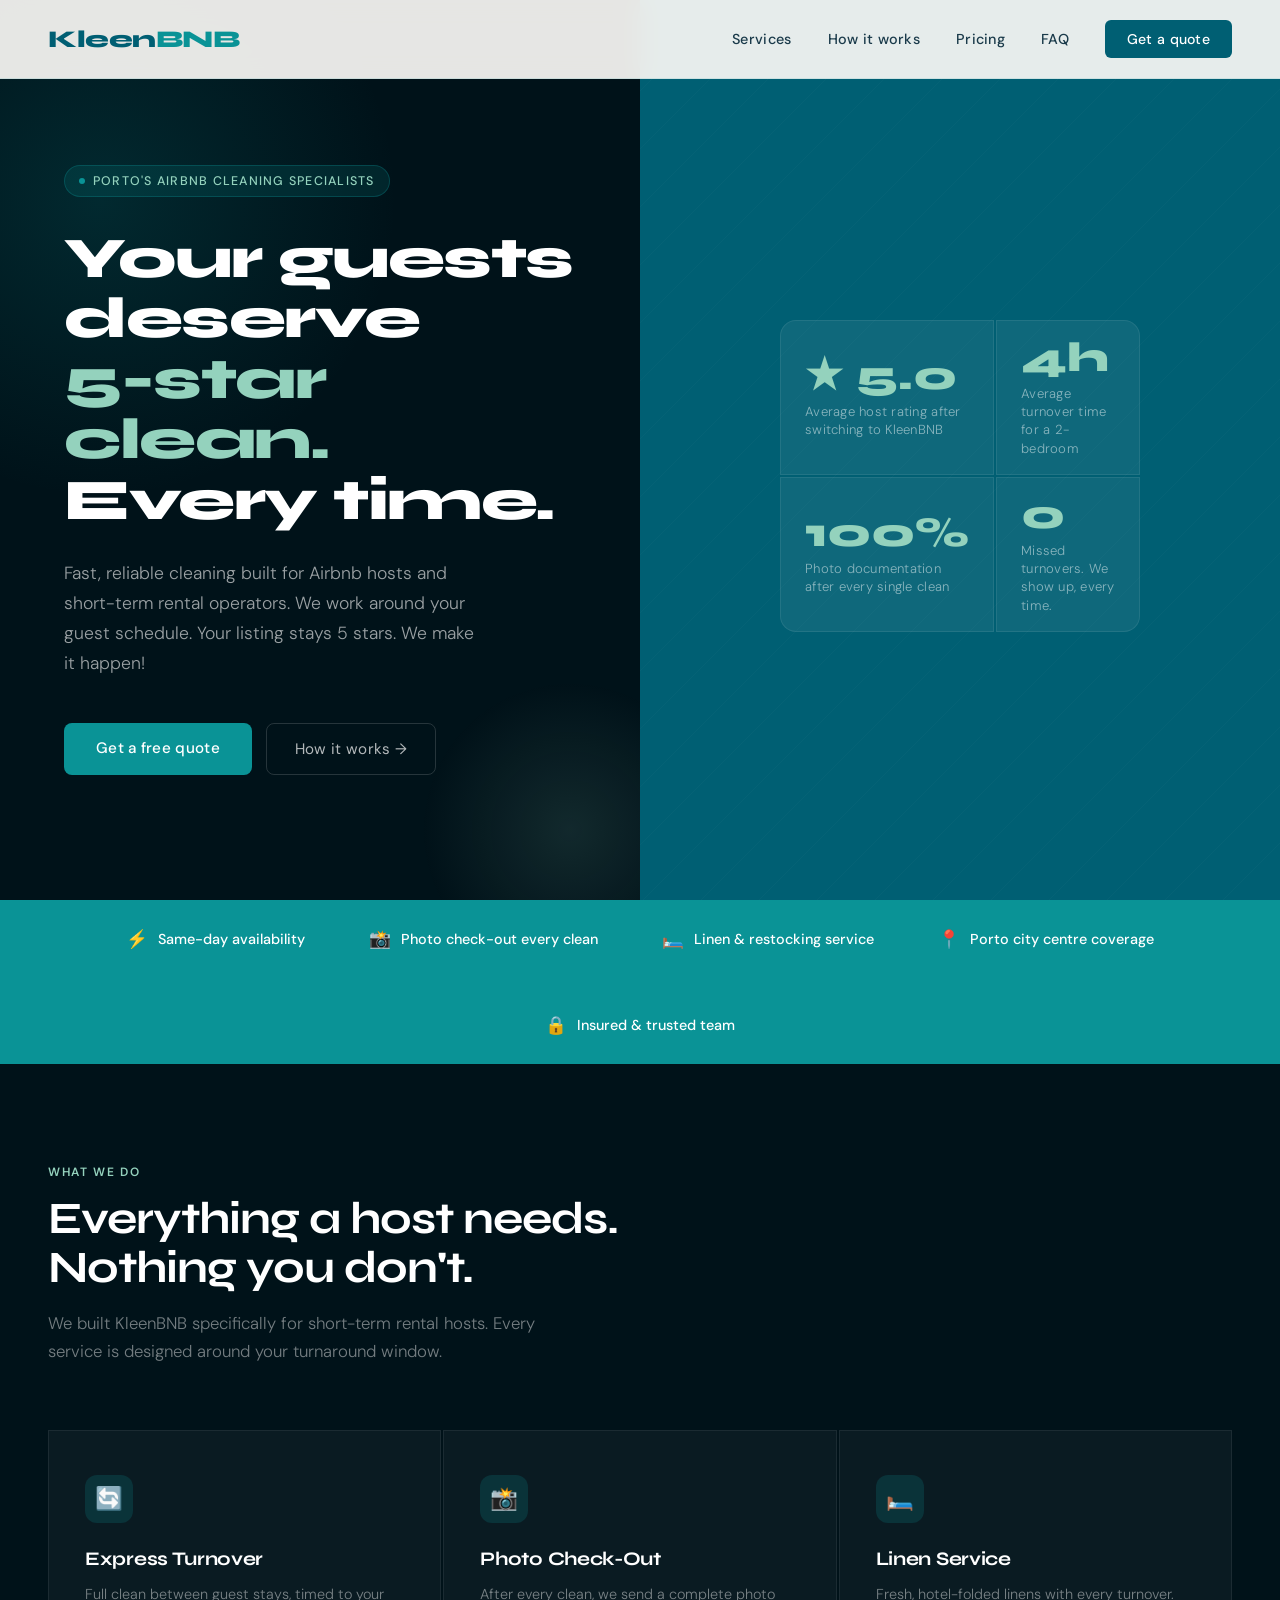
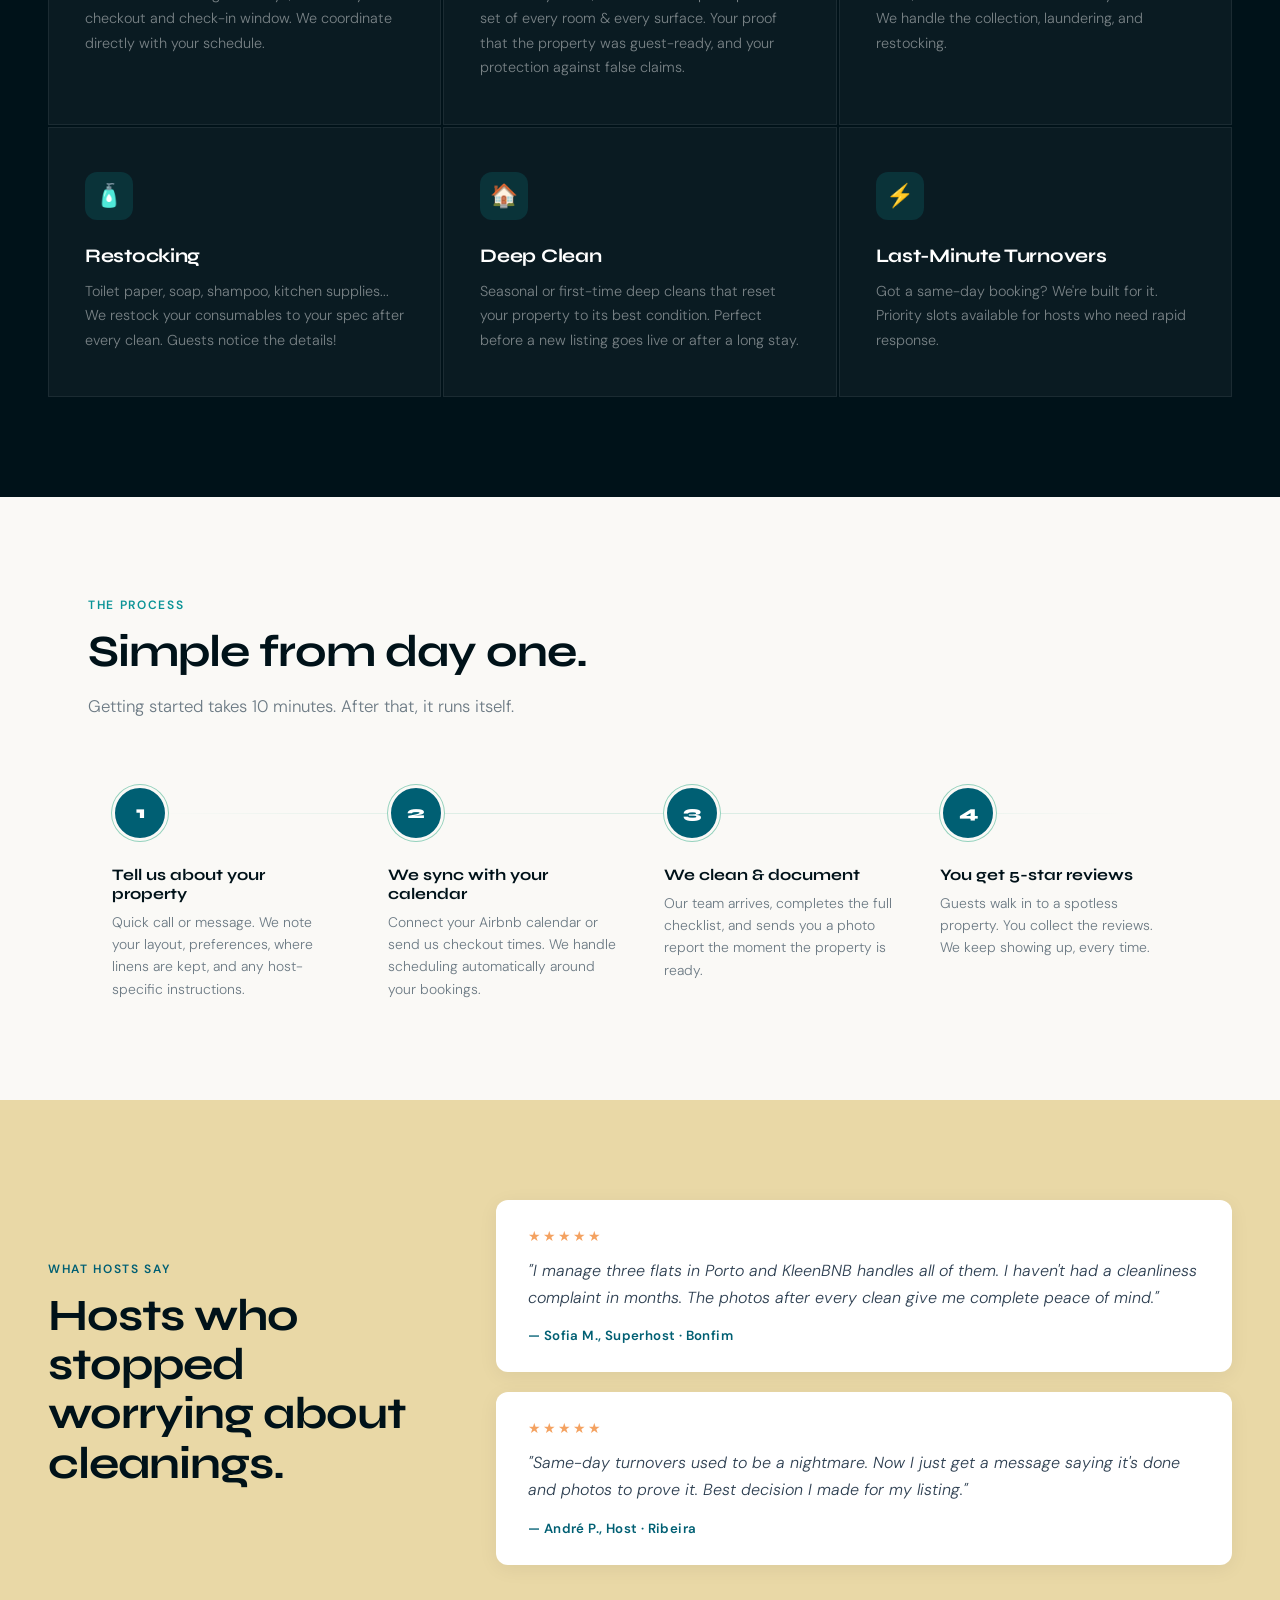
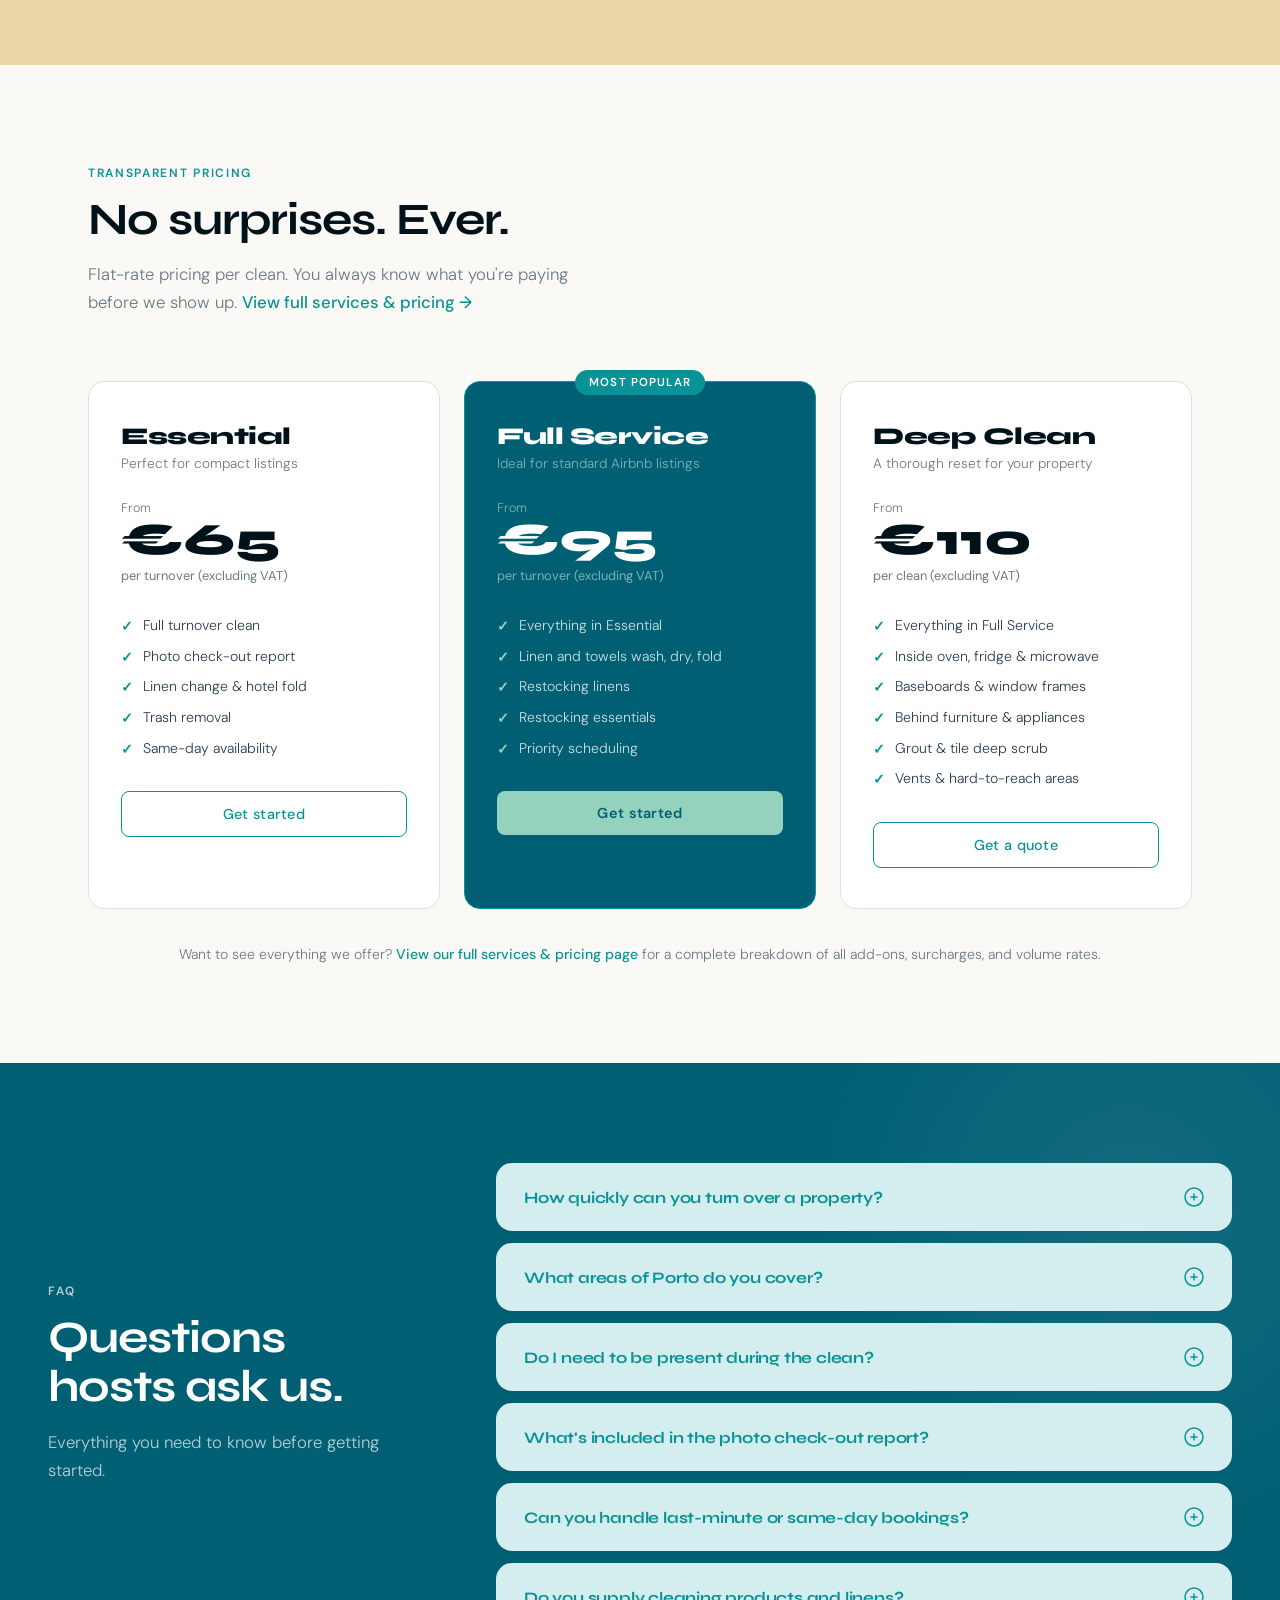
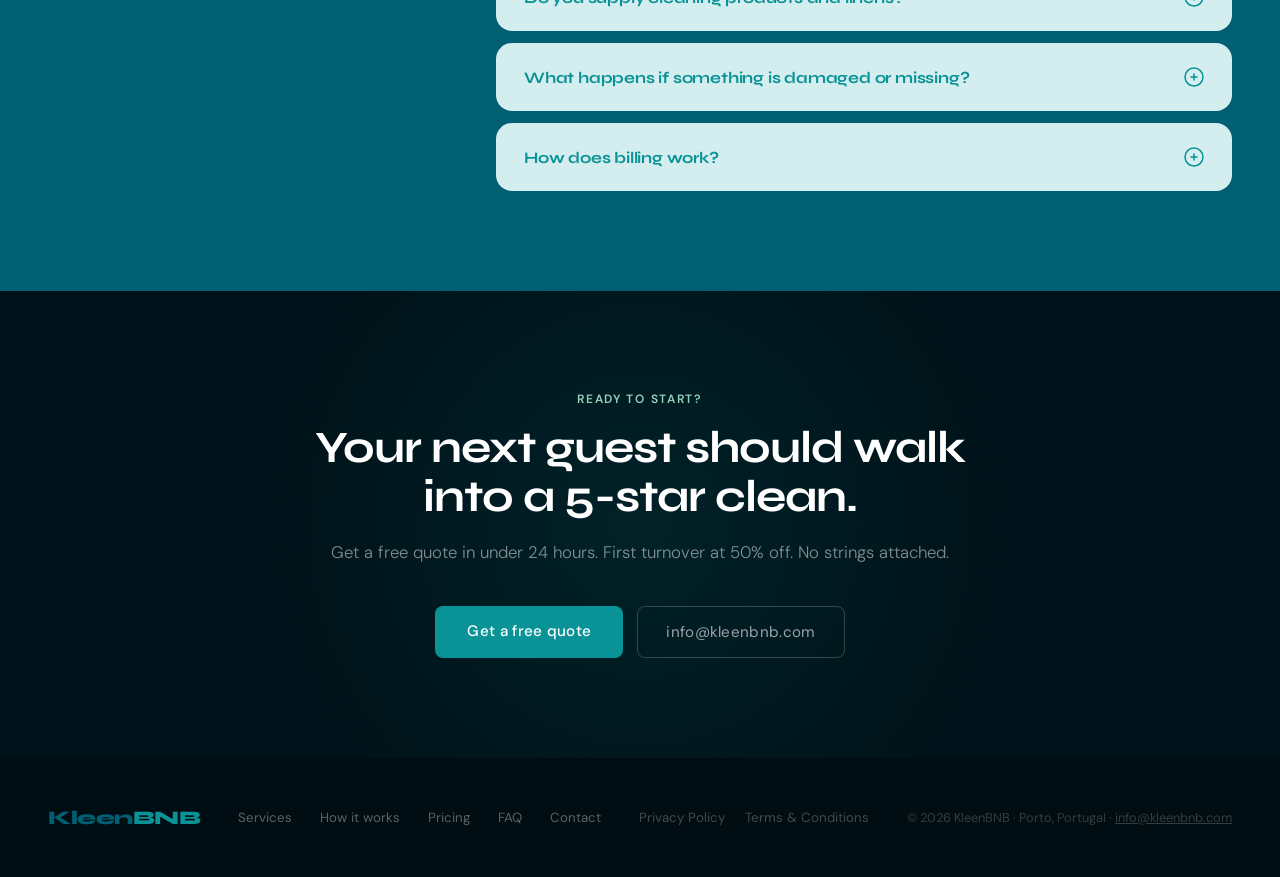
==== index.html @ 2c5804f3 "Update index.html" ====
<!DOCTYPE html>
<html lang="en">
<head>
<meta charset="UTF-8">
<meta name="viewport" content="width=device-width, initial-scale=1.0">
<title>KleenBNB — Airbnb Turnover Cleaning Porto</title>
<link href="https://fonts.googleapis.com/css2?family=Syne:wght@400;600;700;800&family=DM+Sans:ital,wght@0,300;0,400;0,500;1,300&display=swap" rel="stylesheet">
<link rel="stylesheet" href="style.css">
</head>
<body>
<!-- NAV -->
<nav>
  <div class="logo">Kleen<span>BNB</span></div>
  <button class="nav-toggle" onclick="toggleNav(this)" aria-label="Toggle menu">
    <span></span><span></span><span></span>
  </button>
  <div class="nav-links" id="navLinks">
    <a href="#services" onclick="closeNav()">Services</a>
    <a href="#how" onclick="closeNav()">How it works</a>
    <a href="#pricing" onclick="closeNav()">Pricing</a>
    <a href="#faq" onclick="closeNav()">FAQ</a>
    <a href="quote.html" class="nav-cta">Get a quote</a>
  </div>
</nav>

<!-- HERO -->
<section class="hero">
  <div class="hero-left">
    <div class="hero-tag">Porto's Airbnb Cleaning Specialists</div>
    <h1>Your guests deserve<br><em>5-star clean.</em><br>Every time.</h1>
    <p class="hero-sub">Fast, reliable cleaning built for Airbnb hosts and short-term rental operators. We work around your guest schedule. Your listing stays 5 stars. We make it happen!</p>
    <div class="hero-btns">
      <a href="quote.html" class="btn-primary">Get a free quote</a>
      <a href="#how" class="btn-ghost">How it works →</a>
    </div>
  </div>
  <div class="hero-right">
    <div class="stat-grid">
      <div class="stat-card">
        <div class="stat-number">★ 5.0</div>
        <div class="stat-label">Average host rating after switching to KleenBNB</div>
      </div>
      <div class="stat-card">
        <div class="stat-number">4h</div>
        <div class="stat-label">Average turnover time for a 2-bedroom</div>
      </div>
      <div class="stat-card">
        <div class="stat-number">100%</div>
        <div class="stat-label">Photo documentation after every single clean</div>
      </div>
      <div class="stat-card">
        <div class="stat-number">0</div>
        <div class="stat-label">Missed turnovers. We show up, every time.</div>
      </div>
    </div>
  </div>
</section>

<!-- TRUST STRIP -->
<div class="trust-strip">
  <div class="trust-inner">
    <div class="trust-item"><span>⚡</span><span>Same-day availability</span></div>
    <div class="trust-item"><span>📸</span><span>Photo check-out every clean</span></div>
    <div class="trust-item"><span>🛏️</span><span>Linen & restocking service</span></div>
    <div class="trust-item"><span>📍</span><span>Porto city centre coverage</span></div>
    <div class="trust-item"><span>🔒</span><span>Insured & trusted team</span></div>
  </div>
</div>

<!-- SERVICES -->
<div class="services-wrap" id="services">
  <div class="services-inner">
    <div class="section-label">What we do</div>
    <h2>Everything a host needs.<br>Nothing you don't.</h2>
    <p class="section-sub">We built KleenBNB specifically for short-term rental hosts. Every service is designed around your turnaround window.</p>

    <div class="services-grid">
      <div class="service-card">
        <div class="service-icon">🔄</div>
        <div class="service-title">Express Turnover</div>
        <div class="service-desc">Full clean between guest stays, timed to your checkout and check-in window. We coordinate directly with your schedule.</div>
      </div>
      <div class="service-card">
        <div class="service-icon">📸</div>
        <div class="service-title">Photo Check-Out</div>
        <div class="service-desc">After every clean, we send a complete photo set of every room & every surface. Your proof that the property was guest-ready, and your protection against false claims.</div>
      </div>
      <div class="service-card">
        <div class="service-icon">🛏️</div>
        <div class="service-title">Linen Service</div>
        <div class="service-desc">Fresh, hotel-folded linens with every turnover. We handle the collection, laundering, and restocking.</div>
      </div>
      <div class="service-card">
        <div class="service-icon">🧴</div>
        <div class="service-title">Restocking</div>
        <div class="service-desc">Toilet paper, soap, shampoo, kitchen supplies... We restock your consumables to your spec after every clean. Guests notice the details!</div>
      </div>
      <div class="service-card">
        <div class="service-icon">🏠</div>
        <div class="service-title">Deep Clean</div>
        <div class="service-desc">Seasonal or first-time deep cleans that reset your property to its best condition. Perfect before a new listing goes live or after a long stay.</div>
      </div>
      <div class="service-card">
        <div class="service-icon">⚡</div>
        <div class="service-title">Last-Minute Turnovers</div>
        <div class="service-desc">Got a same-day booking? We're built for it. Priority slots available for hosts who need rapid response.</div>
      </div>
    </div>
  </div>
</div>

<!-- HOW IT WORKS -->
<section id="how">
  <div class="section">
    <div class="section-label">The process</div>
    <h2>Simple from day one.</h2>
    <p class="section-sub">Getting started takes 10 minutes. After that, it runs itself.</p>

    <div class="process-grid">
      <div class="process-step">
        <div class="step-num">1</div>
        <div class="step-title">Tell us about your property</div>
        <div class="step-desc">Quick call or message. We note your layout, preferences, where linens are kept, and any host-specific instructions.</div>
      </div>
      <div class="process-step">
        <div class="step-num">2</div>
        <div class="step-title">We sync with your calendar</div>
        <div class="step-desc">Connect your Airbnb calendar or send us checkout times. We handle scheduling automatically around your bookings.</div>
      </div>
      <div class="process-step">
        <div class="step-num">3</div>
        <div class="step-title">We clean & document</div>
        <div class="step-desc">Our team arrives, completes the full checklist, and sends you a photo report the moment the property is ready.</div>
      </div>
      <div class="process-step">
        <div class="step-num">4</div>
        <div class="step-title">You get 5-star reviews</div>
        <div class="step-desc">Guests walk in to a spotless property. You collect the reviews. We keep showing up, every time.</div>
      </div>
    </div>
  </div>
</section>

<!-- TESTIMONIALS -->
<div class="testimonial-wrap">
  <div class="testimonial-inner">
    <div class="testimonial-left">
      <div class="section-label">What hosts say</div>
      <h2>Hosts who stopped worrying about cleanings.</h2>
    </div>
    <div class="testimonial-cards">
      <div class="t-card">
        <div class="t-stars">★★★★★</div>
        <div class="t-quote">"I manage three flats in Porto and KleenBNB handles all of them. I haven't had a cleanliness complaint in months. The photos after every clean give me complete peace of mind."</div>
        <div class="t-author">— Sofia M., Superhost · Bonfim</div>
      </div>
      <div class="t-card">
        <div class="t-stars">★★★★★</div>
        <div class="t-quote">"Same-day turnovers used to be a nightmare. Now I just get a message saying it's done and photos to prove it. Best decision I made for my listing."</div>
        <div class="t-author">— André P., Host · Ribeira</div>
      </div>
    </div>
  </div>
</div>

<!-- PRICING -->
<section id="pricing">
  <div class="section">
    <div class="section-label">Transparent pricing</div>
    <h2>No surprises. Ever.</h2>
    <p class="section-sub">Flat-rate pricing per clean. You always know what you're paying before we show up. <a href="services.html" style="color:var(--teal);font-weight:500;text-decoration:none;white-space:nowrap;">View full services & pricing →</a></p>

    <div class="pricing-grid">
      <div class="price-card">
        <div class="price-name">Essential</div>
        <div class="price-desc">Perfect for compact listings</div>
        <div class="price-from">From</div>
        <div class="price-amount">€65</div>
        <div class="price-unit">per turnover (excluding VAT)</div>
        <ul class="price-features">
          <li>Full turnover clean</li>
          <li>Photo check-out report</li>
          <li>Linen change & hotel fold</li>
          <li>Trash removal</li>
          <li>Same-day availability</li>
        </ul>
        <a href="quote.html" class="btn-price btn-price-outline">Get started</a>
      </div>

      <div class="price-card featured">
        <div class="featured-tag">Most popular</div>
        <div class="price-name">Full Service</div>
        <div class="price-desc">Ideal for standard Airbnb listings</div>
        <div class="price-from">From</div>
        <div class="price-amount">€95</div>
        <div class="price-unit">per turnover (excluding VAT)</div>
        <ul class="price-features">
          <li>Everything in Essential</li>
          <li>Linen and towels wash, dry, fold</li>
          <li>Restocking linens</li>
          <li>Restocking essentials</li>
          <li>Priority scheduling</li>
        </ul>
        <a href="quote.html" class="btn-price btn-price-solid">Get started</a>
      </div>

      <div class="price-card">
        <div class="price-name">Deep Clean</div>
        <div class="price-desc">A thorough reset for your property</div>
        <div class="price-from">From</div>
        <div class="price-amount">€110</div>
        <div class="price-unit">per clean (excluding VAT)</div>
        <ul class="price-features">
          <li>Everything in Full Service</li>
          <li>Inside oven, fridge & microwave</li>
          <li>Baseboards & window frames</li>
          <li>Behind furniture & appliances</li>
          <li>Grout & tile deep scrub</li>
          <li>Vents & hard-to-reach areas</li>
        </ul>
        <a href="quote.html" class="btn-price btn-price-outline">Get a quote</a>
      </div>
    </div>

    <div class="pricing-footnote">
      Want to see everything we offer? <a href="services.html">View our full services & pricing page</a> for a complete breakdown of all add-ons, surcharges, and volume rates.
    </div>
  </div>
</section>

<!-- FAQ -->
<div class="faq-wrap" id="faq">
  <div class="faq-inner">
    <div class="faq-header">
      <div class="section-label">FAQ</div>
      <h2>Questions hosts ask us.</h2>
      <p class="section-sub">Everything you need to know before getting started.</p>
    </div>

    <div class="faq-list">

      <div class="faq-item">
        <button class="faq-q" onclick="toggleFaq(this)">
          <span>How quickly can you turn over a property?</span>
          <span class="faq-icon"><svg width="20" height="20" viewBox="0 0 20 20" fill="none"><circle cx="10" cy="10" r="9" stroke="currentColor" stroke-width="1.5"/><path d="M7 10h6M10 7v6" stroke="currentColor" stroke-width="1.5" stroke-linecap="round"/></svg></span>
        </button>
        <div class="faq-a">
          <p>Most properties are ready within 2-4 hours of guest checkout, depending on size. Studios and 1-bedrooms are typically done in under 2 hours. We work within your checkout-to-check-in window and will always confirm timing upfront.</p>
        </div>
      </div>

      <div class="faq-item">
        <button class="faq-q" onclick="toggleFaq(this)">
          <span>What areas of Porto do you cover?</span>
          <span class="faq-icon"><svg width="20" height="20" viewBox="0 0 20 20" fill="none"><circle cx="10" cy="10" r="9" stroke="currentColor" stroke-width="1.5"/><path d="M7 10h6M10 7v6" stroke="currentColor" stroke-width="1.5" stroke-linecap="round"/></svg></span>
        </button>
        <div class="faq-a">
          <p>We cover Porto city centre and all key Airbnb neighbourhoods including Ribeira, Bonfim, Cedofeita, Miragaia, Foz, and Boavista. Not sure if we cover your area? Just ask and we'll let you know.</p>
        </div>
      </div>

      <div class="faq-item">
        <button class="faq-q" onclick="toggleFaq(this)">
          <span>Do I need to be present during the clean?</span>
          <span class="faq-icon"><svg width="20" height="20" viewBox="0 0 20 20" fill="none"><circle cx="10" cy="10" r="9" stroke="currentColor" stroke-width="1.5"/><path d="M7 10h6M10 7v6" stroke="currentColor" stroke-width="1.5" stroke-linecap="round"/></svg></span>
        </button>
        <div class="faq-a">
          <p>Not at all. Most of our hosts are hands-off entirely. We work with lockboxes, key safes, or smart locks. Just make sure we have access instructions and we handle the rest. You'll receive photos the moment we're done so you can see the property remotely.</p>
        </div>
      </div>

      <div class="faq-item">
        <button class="faq-q" onclick="toggleFaq(this)">
          <span>What's included in the photo check-out report?</span>
          <span class="faq-icon"><svg width="20" height="20" viewBox="0 0 20 20" fill="none"><circle cx="10" cy="10" r="9" stroke="currentColor" stroke-width="1.5"/><path d="M7 10h6M10 7v6" stroke="currentColor" stroke-width="1.5" stroke-linecap="round"/></svg></span>
        </button>
        <div class="faq-a">
          <p>Every room, every surface: kitchen counters, stovetop, bathrooms, made beds, living areas, and all trash cans. We also photograph any pre-existing damage we notice so you're protected from false claims. Reports are sent directly after every clean.</p>
        </div>
      </div>

      <div class="faq-item">
        <button class="faq-q" onclick="toggleFaq(this)">
          <span>Can you handle last-minute or same-day bookings?</span>
          <span class="faq-icon"><svg width="20" height="20" viewBox="0 0 20 20" fill="none"><circle cx="10" cy="10" r="9" stroke="currentColor" stroke-width="1.5"/><path d="M7 10h6M10 7v6" stroke="currentColor" stroke-width="1.5" stroke-linecap="round"/></svg></span>
        </button>
        <div class="faq-a">
          <p>Yes! It's one of the things we built KleenBNB specifically to handle. Same-day turnovers are available (subject to scheduling), with a small surcharge. Regular clients get priority slots, which means you're always first in the queue when things get tight.</p>
        </div>
      </div>

      <div class="faq-item">
        <button class="faq-q" onclick="toggleFaq(this)">
          <span>Do you supply cleaning products and linens?</span>
          <span class="faq-icon"><svg width="20" height="20" viewBox="0 0 20 20" fill="none"><circle cx="10" cy="10" r="9" stroke="currentColor" stroke-width="1.5"/><path d="M7 10h6M10 7v6" stroke="currentColor" stroke-width="1.5" stroke-linecap="round"/></svg></span>
        </button>
        <div class="faq-a">
          <p>We supply all cleaning products and equipment. Linens can go either way, we can use yours or manage the full linen service (collection, laundering, and restocking fresh sets) as an add-on. We'll set this up during onboarding based on your preference.</p>
        </div>
      </div>

      <div class="faq-item">
        <button class="faq-q" onclick="toggleFaq(this)">
          <span>What happens if something is damaged or missing?</span>
          <span class="faq-icon"><svg width="20" height="20" viewBox="0 0 20 20" fill="none"><circle cx="10" cy="10" r="9" stroke="currentColor" stroke-width="1.5"/><path d="M7 10h6M10 7v6" stroke="currentColor" stroke-width="1.5" stroke-linecap="round"/></svg></span>
        </button>
        <div class="faq-a">
          <p>We document the property's condition on arrival before touching anything, and again after cleaning. If something is damaged during our clean, we'll tell you immediately and take responsibility. Our photo record also protects you against guests claiming damage that was already there.</p>
        </div>
      </div>

      <div class="faq-item">
        <button class="faq-q" onclick="toggleFaq(this)">
          <span>How does billing work?</span>
          <span class="faq-icon"><svg width="20" height="20" viewBox="0 0 20 20" fill="none"><circle cx="10" cy="10" r="9" stroke="currentColor" stroke-width="1.5"/><path d="M7 10h6M10 7v6" stroke="currentColor" stroke-width="1.5" stroke-linecap="round"/></svg></span>
        </button>
        <div class="faq-a">
          <p>We invoice per turnover at the flat rates listed in our pricing section. For regular clients we offer weekly or monthly invoicing, whatever is easier for you. No surprise charges. If anything extra comes up (like a particularly heavy deep clean), we'll always confirm cost before proceeding.</p>
        </div>
      </div>

    </div>
  </div>
</div>

<!-- CTA -->
<section class="cta-section" id="contact">
  <div class="cta-inner">
    <div class="section-label" style="color: var(--teal-light); margin-bottom: 16px;">Ready to start?</div>
    <h2>Your next guest should walk into a 5-star clean.</h2>
    <p>Get a free quote in under 24 hours. First turnover at 50% off. No strings attached.</p>
    <div class="cta-btns">
      <a href="quote.html" class="btn-primary">Get a free quote</a>
      <a href="mailto:info@kleenbnb.com" class="btn-ghost" style="color: rgba(255,255,255,0.6); border-color: rgba(255,255,255,0.2);">info@kleenbnb.com</a>
    </div>
  </div>
</section>

<!-- FOOTER -->
<footer>
  <div class="logo">Kleen<span>BNB</span></div>
  <div class="footer-links">
    <a href="#services">Services</a>
    <a href="#how">How it works</a>
    <a href="#pricing">Pricing</a>
    <a href="#faq">FAQ</a>
    <a href="#contact">Contact</a>
  </div>
  <div class="footer-legal">
    <a href="privacy.html">Privacy Policy</a>
    <a href="terms.html">Terms & Conditions</a>
  </div>
  <div class="footer-copy">© 2026 KleenBNB · Porto, Portugal · <a href="mailto:info@kleenbnb.com" style="color:inherit;">info@kleenbnb.com</a></div>
</footer>

<script>
function toggleFaq(btn) {
  const item = btn.closest('.faq-item');
  const isOpen = item.classList.contains('open');
  document.querySelectorAll('.faq-item.open').forEach(el => el.classList.remove('open'));
  if (!isOpen) item.classList.add('open');
}

function toggleNav(btn) {
  btn.classList.toggle('open');
  document.getElementById('navLinks').classList.toggle('open');
}

function closeNav() {
  document.querySelector('.nav-toggle').classList.remove('open');
  document.getElementById('navLinks').classList.remove('open');
}
</script>
</body>
</html>
---- style.css ----
:root {
    --teal: #0a9396;
    --teal-dark: #005f73;
    --teal-light: #94d2bd;
    --cream: #faf9f6;
    --sand: #e9d8a6;
    --dark: #001219;
    --mid: #1a3a4a;
    --text: #2c3e50;
    --muted: #6c7a84;
  }

  * { margin: 0; padding: 0; box-sizing: border-box; }

  html { scroll-behavior: smooth; }

  body {
    font-family: 'DM Sans', sans-serif;
    background: var(--cream);
    color: var(--text);
    overflow-x: hidden;
  }

  /* ── NAV ── */
  nav {
    position: fixed; top: 0; left: 0; right: 0;
    z-index: 100;
    padding: 20px 48px;
    display: flex; align-items: center; justify-content: space-between;
    background: rgba(250,249,246,0.92);
    backdrop-filter: blur(12px);
    border-bottom: 1px solid rgba(10,147,150,0.12);
  }

  .logo {
    font-family: 'Syne', sans-serif;
    font-weight: 800;
    font-size: 1.5rem;
    color: var(--teal-dark);
    letter-spacing: -0.5px;
  }
  .logo span { color: var(--teal); }

  nav a {
    font-size: 0.9rem;
    font-weight: 500;
    color: var(--mid);
    text-decoration: none;
    letter-spacing: 0.02em;
    transition: color 0.2s;
  }
  nav a:hover { color: var(--teal); }

  .nav-links { display: flex; gap: 36px; align-items: center; }

  .nav-cta {
    background: var(--teal-dark) !important;
    color: white !important;
    padding: 10px 22px;
    border-radius: 6px;
    font-size: 0.88rem !important;
    transition: background 0.2s !important;
  }
  .nav-cta:hover { background: var(--teal) !important; }

  /* ── HERO ── */
  .hero {
    min-height: 100vh;
    display: grid;
    grid-template-columns: 1fr 1fr;
    position: relative;
    overflow: hidden;
  }

  .hero-left {
    background: var(--dark);
    display: flex;
    flex-direction: column;
    justify-content: center;
    padding: 120px 64px 80px 64px;
    position: relative;
    overflow: hidden;
  }

  .hero-left::before {
    content: '';
    position: absolute;
    width: 600px; height: 600px;
    border-radius: 50%;
    background: radial-gradient(circle, rgba(10,147,150,0.18) 0%, transparent 70%);
    top: -100px; left: -200px;
    pointer-events: none;
  }

  .hero-left::after {
    content: '';
    position: absolute;
    bottom: -80px; right: -80px;
    width: 300px; height: 300px;
    border-radius: 50%;
    background: radial-gradient(circle, rgba(148,210,189,0.12) 0%, transparent 70%);
    pointer-events: none;
  }

  .hero-tag {
    display: inline-flex;
    align-items: center;
    gap: 8px;
    background: rgba(10,147,150,0.15);
    border: 1px solid rgba(10,147,150,0.3);
    color: var(--teal-light);
    font-size: 0.78rem;
    font-weight: 500;
    letter-spacing: 0.1em;
    text-transform: uppercase;
    padding: 7px 14px;
    border-radius: 100px;
    margin-bottom: 32px;
    width: fit-content;
    animation: fadeUp 0.6s ease both;
  }

  .hero-tag::before {
    content: '';
    width: 6px; height: 6px;
    border-radius: 50%;
    background: var(--teal);
    animation: pulse 2s infinite;
  }

  @keyframes pulse {
    0%, 100% { opacity: 1; transform: scale(1); }
    50% { opacity: 0.5; transform: scale(0.8); }
  }

  h1 {
    font-family: 'Syne', sans-serif;
    font-size: clamp(2.8rem, 4.5vw, 4.2rem);
    font-weight: 800;
    line-height: 1.05;
    color: white;
    letter-spacing: -1.5px;
    margin-bottom: 28px;
    animation: fadeUp 0.6s 0.1s ease both;
  }

  h1 em {
    font-style: normal;
    color: var(--teal-light);
  }

  .hero-sub {
    font-size: 1.1rem;
    line-height: 1.7;
    color: rgba(255,255,255,0.6);
    max-width: 420px;
    margin-bottom: 44px;
    font-weight: 300;
    animation: fadeUp 0.6s 0.2s ease both;
  }

  .hero-btns {
    display: flex;
    gap: 14px;
    flex-wrap: wrap;
    animation: fadeUp 0.6s 0.3s ease both;
  }

  .btn-primary {
    background: var(--teal);
    color: white;
    padding: 15px 32px;
    border-radius: 8px;
    font-size: 0.95rem;
    font-weight: 500;
    text-decoration: none;
    transition: all 0.2s;
    border: none;
    cursor: pointer;
    letter-spacing: 0.02em;
  }
  .btn-primary:hover { background: var(--teal-dark); transform: translateY(-1px); box-shadow: 0 8px 24px rgba(10,147,150,0.3); }

  .btn-ghost {
    background: transparent;
    color: rgba(255,255,255,0.7);
    padding: 15px 28px;
    border-radius: 8px;
    font-size: 0.95rem;
    font-weight: 400;
    text-decoration: none;
    border: 1px solid rgba(255,255,255,0.15);
    transition: all 0.2s;
    letter-spacing: 0.02em;
  }
  .btn-ghost:hover { border-color: rgba(255,255,255,0.4); color: white; }

  .hero-right {
    background: var(--teal-dark);
    display: flex;
    align-items: center;
    justify-content: center;
    padding: 120px 48px 80px;
    position: relative;
    overflow: hidden;
  }

  .hero-right::before {
    content: '';
    position: absolute;
    inset: 0;
    background: 
      repeating-linear-gradient(
        -45deg,
        transparent,
        transparent 40px,
        rgba(255,255,255,0.02) 40px,
        rgba(255,255,255,0.02) 41px
      );
  }

  .stat-grid {
    display: grid;
    grid-template-columns: 1fr 1fr;
    grid-template-rows: 1fr 1fr;
    gap: 2px;
    width: 360px;
    height: 300px;
    position: relative;
    z-index: 1;
    animation: fadeUp 0.8s 0.4s ease both;
  }

  .stat-card {
    background: rgba(255,255,255,0.06);
    padding: 16px 24px;
    backdrop-filter: blur(8px);
    border: 1px solid rgba(255,255,255,0.08);
    transition: background 0.2s;
    display: flex;
    flex-direction: column;
    justify-content: center;
  }
  .stat-card:first-child { border-radius: 16px 0 0 0; }
  .stat-card:nth-child(2) { border-radius: 0 16px 0 0; }
  .stat-card:nth-child(3) { border-radius: 0 0 0 16px; }
  .stat-card:last-child { border-radius: 0 0 16px 0; }
  .stat-card:hover { background: rgba(255,255,255,0.1); }

  .stat-number {
    font-family: 'Syne', sans-serif;
    font-size: 2.6rem;
    font-weight: 800;
    color: var(--teal-light);
    line-height: 1;
    margin-bottom: 6px;
  }

  .stat-label {
    font-size: 0.82rem;
    color: rgba(255,255,255,0.5);
    font-weight: 300;
    line-height: 1.4;
    letter-spacing: 0.02em;
  }

  @keyframes fadeUp {
    from { opacity: 0; transform: translateY(24px); }
    to { opacity: 1; transform: translateY(0); }
  }

  /* ── HOW IT WORKS ── */
  .section {
    padding: 100px 48px;
    max-width: 1200px;
    margin: 0 auto;
  }

  .section-label {
    font-size: 0.75rem;
    font-weight: 600;
    letter-spacing: 0.14em;
    text-transform: uppercase;
    color: var(--teal);
    margin-bottom: 14px;
  }

  h2 {
    font-family: 'Syne', sans-serif;
    font-size: clamp(2rem, 3.5vw, 3rem);
    font-weight: 700;
    line-height: 1.1;
    color: var(--dark);
    letter-spacing: -1px;
    margin-bottom: 16px;
  }

  .section-sub {
    font-size: 1.05rem;
    color: var(--muted);
    line-height: 1.7;
    max-width: 520px;
    font-weight: 300;
    margin-bottom: 64px;
  }

  /* ── SERVICES ── */
  .services-wrap {
    background: var(--dark);
    padding: 100px 48px;
  }

  .services-inner {
    max-width: 1200px;
    margin: 0 auto;
  }

  .services-inner .section-label { color: var(--teal-light); }
  .services-inner h2 { color: white; }
  .services-inner .section-sub { color: rgba(255,255,255,0.45); }

  .services-grid {
    display: grid;
    grid-template-columns: repeat(3, 1fr);
    gap: 2px;
  }

  .service-card {
    background: rgba(255,255,255,0.04);
    border: 1px solid rgba(255,255,255,0.07);
    padding: 44px 36px;
    transition: all 0.25s;
    position: relative;
    overflow: hidden;
  }

  .service-card::before {
    content: '';
    position: absolute;
    top: 0; left: 0; right: 0;
    height: 2px;
    background: var(--teal);
    transform: scaleX(0);
    transform-origin: left;
    transition: transform 0.3s ease;
  }

  .service-card:hover { background: rgba(255,255,255,0.07); transform: translateY(-3px); }
  .service-card:hover::before { transform: scaleX(1); }

  .service-icon {
    width: 48px; height: 48px;
    border-radius: 12px;
    background: rgba(10,147,150,0.2);
    display: flex; align-items: center; justify-content: center;
    margin-bottom: 24px;
    font-size: 1.4rem;
  }

  .service-title {
    font-family: 'Syne', sans-serif;
    font-size: 1.2rem;
    font-weight: 700;
    color: white;
    margin-bottom: 12px;
    letter-spacing: -0.3px;
  }

  .service-desc {
    font-size: 0.9rem;
    color: rgba(255,255,255,0.45);
    line-height: 1.7;
    font-weight: 300;
  }

  /* ── PROCESS ── */
  .process-grid {
    display: grid;
    grid-template-columns: repeat(4, 1fr);
    gap: 0;
    position: relative;
  }

  .process-grid::before {
    content: '';
    position: absolute;
    top: 28px; left: 6%; right: 6%;
    height: 1px;
    background: linear-gradient(to right, transparent, var(--teal-light), var(--teal-light), transparent);
    opacity: 0.3;
    z-index: 0;
  }

  .process-step {
    padding: 0 24px;
    position: relative;
    z-index: 1;
  }

  .step-num {
    width: 56px; height: 56px;
    border-radius: 50%;
    background: var(--teal-dark);
    color: white;
    font-family: 'Syne', sans-serif;
    font-size: 1.1rem;
    font-weight: 800;
    display: flex; align-items: center; justify-content: center;
    margin-bottom: 24px;
    border: 3px solid var(--cream);
    box-shadow: 0 0 0 1px var(--teal-light);
  }

  .step-title {
    font-family: 'Syne', sans-serif;
    font-size: 1rem;
    font-weight: 700;
    color: var(--dark);
    margin-bottom: 8px;
  }

  .step-desc {
    font-size: 0.87rem;
    color: var(--muted);
    line-height: 1.6;
    font-weight: 300;
  }

  /* ── TRUST STRIP ── */
  .trust-strip {
    background: var(--teal);
    padding: 28px 48px;
    overflow: hidden;
  }

  .trust-inner {
    display: flex;
    gap: 64px;
    align-items: center;
    justify-content: center;
    flex-wrap: wrap;
  }

  .trust-item {
    display: flex;
    align-items: center;
    gap: 10px;
    color: white;
    font-size: 0.9rem;
    font-weight: 500;
    white-space: nowrap;
  }

  .trust-item span:first-child { font-size: 1.1rem; }

  /* ── TESTIMONIAL ── */
  .testimonial-wrap {
    background: var(--sand);
    padding: 100px 48px;
  }

  .testimonial-inner {
    max-width: 1200px;
    margin: 0 auto;
    display: grid;
    grid-template-columns: 1fr 2fr;
    gap: 80px;
    align-items: center;
  }

  .testimonial-left h2 { color: var(--dark); }
  .testimonial-left .section-label { color: var(--teal-dark); }

  .testimonial-cards {
    display: flex;
    flex-direction: column;
    gap: 20px;
  }

  .t-card {
    background: white;
    border-radius: 12px;
    padding: 28px 32px;
    box-shadow: 0 4px 20px rgba(0,0,0,0.06);
    position: relative;
  }

  .t-quote {
    font-size: 1rem;
    line-height: 1.7;
    color: var(--text);
    font-style: italic;
    font-weight: 300;
    margin-bottom: 16px;
  }

  .t-author {
    font-size: 0.83rem;
    font-weight: 600;
    color: var(--teal-dark);
    letter-spacing: 0.03em;
  }

  .t-stars {
    color: #f4a261;
    font-size: 0.85rem;
    margin-bottom: 12px;
    letter-spacing: 2px;
  }

  /* ── PRICING ── */
  .pricing-grid {
    display: grid;
    grid-template-columns: repeat(3, 1fr);
    gap: 24px;
    margin-top: 64px;
  }

  .price-card {
    border: 1px solid #e0e0e0;
    border-radius: 16px;
    padding: 40px 32px;
    position: relative;
    background: white;
    transition: all 0.25s;
  }

  .price-card:hover { transform: translateY(-4px); box-shadow: 0 16px 48px rgba(0,0,0,0.08); }

  .price-card.featured {
    border-color: var(--teal);
    background: var(--teal-dark);
    color: white;
  }

  .featured-tag {
    position: absolute;
    top: -12px; left: 50%; transform: translateX(-50%);
    background: var(--teal);
    color: white;
    font-size: 0.72rem;
    font-weight: 600;
    letter-spacing: 0.1em;
    text-transform: uppercase;
    padding: 5px 14px;
    border-radius: 100px;
    white-space: nowrap;
  }

  .price-tier {
    font-family: 'Syne', sans-serif;
    font-size: 0.85rem;
    font-weight: 600;
    letter-spacing: 0.1em;
    text-transform: uppercase;
    color: var(--teal);
    margin-bottom: 8px;
  }

  .price-card.featured .price-tier { color: var(--teal-light); }

  .price-name {
    font-family: 'Syne', sans-serif;
    font-size: 1.5rem;
    font-weight: 800;
    color: var(--dark);
    margin-bottom: 4px;
    letter-spacing: -0.5px;
  }
  .price-card.featured .price-name { color: white; }

  .price-desc {
    font-size: 0.85rem;
    color: var(--muted);
    margin-bottom: 28px;
    font-weight: 300;
  }
  .price-card.featured .price-desc { color: rgba(255,255,255,0.5); }

  .price-from {
    font-size: 0.78rem;
    color: var(--muted);
    font-weight: 300;
    margin-bottom: 2px;
  }
  .price-card.featured .price-from { color: rgba(255,255,255,0.5); }

  .price-amount {
    font-family: 'Syne', sans-serif;
    font-size: 2.8rem;
    font-weight: 800;
    color: var(--dark);
    line-height: 1;
    margin-bottom: 4px;
  }
  .price-card.featured .price-amount { color: white; }

  .price-unit {
    font-size: 0.8rem;
    color: var(--muted);
    margin-bottom: 32px;
  }
  .price-card.featured .price-unit { color: rgba(255,255,255,0.5); }

  .price-features {
    list-style: none;
    display: flex;
    flex-direction: column;
    gap: 10px;
    margin-bottom: 32px;
  }

  .price-features li {
    font-size: 0.88rem;
    color: var(--text);
    display: flex;
    gap: 10px;
    align-items: flex-start;
    font-weight: 300;
    line-height: 1.4;
  }
  .price-card.featured .price-features li { color: rgba(255,255,255,0.8); }

  .price-features li::before {
    content: '✓';
    color: var(--teal);
    font-weight: 700;
    flex-shrink: 0;
    margin-top: 1px;
  }
  .price-card.featured .price-features li::before { color: var(--teal-light); }

  .btn-price {
    display: block;
    text-align: center;
    padding: 13px 24px;
    border-radius: 8px;
    font-size: 0.9rem;
    font-weight: 500;
    text-decoration: none;
    transition: all 0.2s;
    letter-spacing: 0.02em;
  }

  .btn-price-outline {
    border: 1px solid var(--teal);
    color: var(--teal);
    background: transparent;
  }
  .btn-price-outline:hover { background: var(--teal); color: white; }

  .btn-price-solid {
    background: var(--teal-light);
    color: var(--teal-dark);
    border: none;
    font-weight: 600;
  }
  .btn-price-solid:hover { background: white; }

  .pricing-footnote {
    margin-top: 36px;
    text-align: center;
    font-size: 0.88rem;
    color: var(--muted);
    font-weight: 300;
  }

  .pricing-footnote a {
    color: var(--teal);
    font-weight: 500;
    text-decoration: none;
  }
  .pricing-footnote a:hover { text-decoration: underline; }

  /* ── FAQ ── */
  .faq-wrap {
    background: #005f73;
    padding: 100px 48px;
    position: relative;
    overflow: hidden;
  }

  .faq-wrap::before {
    content: '';
    position: absolute;
    width: 700px; height: 700px;
    border-radius: 50%;
    background: radial-gradient(circle, rgba(255,255,255,0.08) 0%, transparent 65%);
    top: -200px; right: -200px;
    pointer-events: none;
  }

  .faq-inner {
    max-width: 1200px;
    margin: 0 auto;
    display: grid;
    grid-template-columns: 1fr 2fr;
    gap: 80px;
    align-items: start;
    position: relative;
    z-index: 1;
  }

  .faq-header { position: sticky; top: 120px; }
  .faq-header .section-label { color: rgba(255,255,255,0.7); }
  .faq-header h2 { color: white; margin-bottom: 16px; }
  .faq-header .section-sub { color: rgba(255,255,255,0.7); margin-bottom: 0; }

  .faq-list {
    display: flex;
    flex-direction: column;
    gap: 12px;
  }

  .faq-item {
    background: #d4eef0;
    border-radius: 16px;
    overflow: hidden;
    transition: box-shadow 0.2s;
  }

  .faq-item:hover {
    box-shadow: 0 6px 24px rgba(0,0,0,0.1);
  }

  .faq-item.open {
    box-shadow: 0 8px 32px rgba(0,0,0,0.12);
  }

  .faq-q {
    width: 100%;
    background: none;
    border: none;
    cursor: pointer;
    display: flex;
    align-items: center;
    justify-content: space-between;
    gap: 24px;
    padding: 24px 28px;
    text-align: left;
    font-family: 'Syne', sans-serif;
    font-size: 1rem;
    font-weight: 700;
    color: var(--teal);
    letter-spacing: -0.2px;
    transition: color 0.2s;
  }

  .faq-q:hover { color: var(--teal-dark); }
  .faq-item.open .faq-q { color: var(--teal-dark); }

  .faq-icon {
    color: var(--teal);
    flex-shrink: 0;
    transition: color 0.2s, transform 0.35s ease;
    display: flex;
    align-items: center;
  }

  .faq-q:hover .faq-icon { color: var(--teal-dark); }
  .faq-item.open .faq-icon {
    color: var(--teal-dark);
    transform: rotate(45deg);
  }

  .faq-a {
    max-height: 0;
    overflow: hidden;
    transition: max-height 0.4s ease, opacity 0.3s ease;
    opacity: 0;
    pointer-events: none;
  }

  .faq-item.open .faq-a {
    max-height: 400px;
    opacity: 1;
    pointer-events: auto;
  }

  .faq-a p {
    font-size: 0.93rem;
    color: #1a1a1a;
    line-height: 1.8;
    font-weight: 400;
    padding: 0 28px 24px 28px;
  }

  /* ── CTA ── */
  .cta-section {
    background: var(--dark);
    padding: 100px 48px;
    text-align: center;
    position: relative;
    overflow: hidden;
  }

  .cta-section::before {
    content: '';
    position: absolute;
    width: 800px; height: 800px;
    border-radius: 50%;
    background: radial-gradient(circle, rgba(10,147,150,0.12) 0%, transparent 65%);
    top: 50%; left: 50%;
    transform: translate(-50%, -50%);
    pointer-events: none;
  }

  .cta-inner {
    position: relative;
    z-index: 1;
    max-width: 700px;
    margin: 0 auto;
  }

  .cta-inner h2 { color: white; margin-bottom: 16px; }
  .cta-inner p { color: rgba(255,255,255,0.5); margin-bottom: 40px; font-size: 1.05rem; line-height: 1.7; font-weight: 300; }

  .cta-btns {
    display: flex;
    gap: 14px;
    justify-content: center;
    flex-wrap: wrap;
  }

  /* ── FOOTER ── */
  footer {
    background: #000d12;
    padding: 48px;
    display: flex;
    align-items: center;
    justify-content: space-between;
    flex-wrap: wrap;
    gap: 20px;
  }

  footer .logo { font-size: 1.2rem; }

  .footer-links {
    display: flex;
    gap: 28px;
  }

  .footer-links a {
    font-size: 0.83rem;
    color: rgba(255,255,255,0.35);
    text-decoration: none;
    transition: color 0.2s;
  }
  .footer-links a:hover { color: var(--teal-light); }

  .footer-legal {
    display: flex;
    gap: 20px;
  }

  .footer-legal a {
    font-size: 0.83rem;
    color: rgba(255,255,255,0.25);
    text-decoration: none;
    transition: color 0.2s;
  }
  .footer-legal a:hover { color: var(--teal-light); }

  .footer-copy {
    font-size: 0.8rem;
    color: rgba(255,255,255,0.2);
  }

  /* ── HAMBURGER ── */
  .nav-toggle {
    display: none;
    flex-direction: column;
    gap: 5px;
    cursor: pointer;
    padding: 4px;
    background: none;
    border: none;
  }
  .nav-toggle span {
    display: block;
    width: 24px;
    height: 2px;
    background: var(--mid);
    border-radius: 2px;
    transition: all 0.3s ease;
  }
  .nav-toggle.open span:nth-child(1) { transform: translateY(7px) rotate(45deg); }
  .nav-toggle.open span:nth-child(2) { opacity: 0; }
  .nav-toggle.open span:nth-child(3) { transform: translateY(-7px) rotate(-45deg); }

  /* ── TABLET (max 1024px) ── */
  @media (max-width: 1024px) {
    .hero { grid-template-columns: 1fr; }
    .hero-left { padding: 110px 48px 60px; min-height: auto; }
    .hero-right { padding: 60px 48px 80px; min-height: auto; justify-content: center; }
    .stat-grid { width: 100%; max-width: 480px; height: auto; grid-template-rows: auto; }
    .stat-card { aspect-ratio: 1; }
    .services-grid { grid-template-columns: repeat(2, 1fr); }
    .process-grid { grid-template-columns: repeat(2, 1fr); gap: 48px 32px; }
    .process-grid::before { display: none; }
    .testimonial-inner { grid-template-columns: 1fr; gap: 40px; }
    .pricing-grid { grid-template-columns: 1fr; max-width: 480px; margin-left: auto; margin-right: auto; }
    .faq-inner { grid-template-columns: 1fr; gap: 40px; }
    .faq-header { position: static; }
  }

  /* ── MOBILE (max 768px) ── */
  @media (max-width: 768px) {
    /* Nav */
    nav { padding: 16px 24px; }
    .nav-toggle { display: flex; }
    .nav-links {
      display: none;
      position: fixed;
      top: 61px; left: 0; right: 0;
      background: rgba(250,249,246,0.98);
      backdrop-filter: blur(12px);
      flex-direction: column;
      align-items: stretch;
      gap: 0;
      padding: 12px 0 20px;
      border-bottom: 1px solid rgba(10,147,150,0.12);
      z-index: 99;
    }
    .nav-links.open { display: flex; }
    .nav-links a {
      padding: 14px 24px;
      font-size: 1rem;
      border-bottom: 1px solid rgba(0,0,0,0.04);
    }
    .nav-cta {
      margin: 12px 24px 0;
      text-align: center;
      border-radius: 8px !important;
      padding: 14px 24px !important;
    }

    /* Hero */
    .hero { grid-template-columns: 1fr; }
    .hero-left { padding: 96px 24px 52px; }
    h1 { font-size: clamp(2.2rem, 8vw, 3rem); letter-spacing: -1px; }
    .hero-sub { font-size: 1rem; }
    .hero-btns { flex-direction: column; }
    .btn-primary, .btn-ghost { text-align: center; }
    .hero-right { padding: 48px 24px 60px; }
    .stat-grid { width: 100%; max-width: 100%; height: auto; }
    .stat-card { aspect-ratio: 1; padding: 16px; }
    .stat-number { font-size: 1.8rem; }
    .stat-label { font-size: 0.75rem; }

    /* Trust strip */
    .trust-strip { padding: 20px 24px; }
    .trust-inner { gap: 16px; justify-content: flex-start; }
    .trust-item { font-size: 0.82rem; }

    /* Services */
    .services-wrap { padding: 72px 24px; }
    .services-grid { grid-template-columns: 1fr; gap: 2px; }

    /* How it works */
    .section { padding: 72px 24px; }
    .process-grid { grid-template-columns: 1fr; gap: 40px; }
    .process-step { padding: 0; }

    /* Testimonials */
    .testimonial-wrap { padding: 72px 24px; }
    .testimonial-inner { grid-template-columns: 1fr; gap: 32px; }

    /* Pricing */
    .pricing-grid { grid-template-columns: 1fr; max-width: 100%; margin-top: 40px; }

    /* FAQ */
    .faq-wrap { padding: 72px 24px; }
    .faq-inner { grid-template-columns: 1fr; gap: 32px; }
    .faq-header { position: static; }
    .faq-q { padding: 20px 20px; font-size: 0.93rem; }
    .faq-a p { padding: 0 20px 20px 20px; }

    /* CTA */
    .cta-section { padding: 72px 24px; }
    .cta-btns { flex-direction: column; align-items: center; }

    /* Footer */
    footer { padding: 36px 24px; flex-direction: column; align-items: flex-start; gap: 20px; }
    .footer-links { flex-wrap: wrap; gap: 16px; }
    .footer-legal { flex-wrap: wrap; gap: 16px; }

    /* Section headings */
    h2 { font-size: clamp(1.7rem, 6vw, 2.4rem); }
    .section-sub { font-size: 0.95rem; }
  }

  /* ── SMALL MOBILE (max 420px) ── */
  @media (max-width: 420px) {
    .hero-left { padding: 88px 20px 48px; }
    .hero-right { padding: 40px 20px 52px; }
    .stat-number { font-size: 1.5rem; }
    .stat-label { font-size: 0.7rem; }
    .services-wrap { padding: 60px 20px; }
    .section { padding: 60px 20px; }
    .testimonial-wrap { padding: 60px 20px; }
    .faq-wrap { padding: 60px 20px; }
    .cta-section { padding: 60px 20px; }
    footer { padding: 32px 20px; }
    .offer-badge { font-size: 0.72rem; }
  }
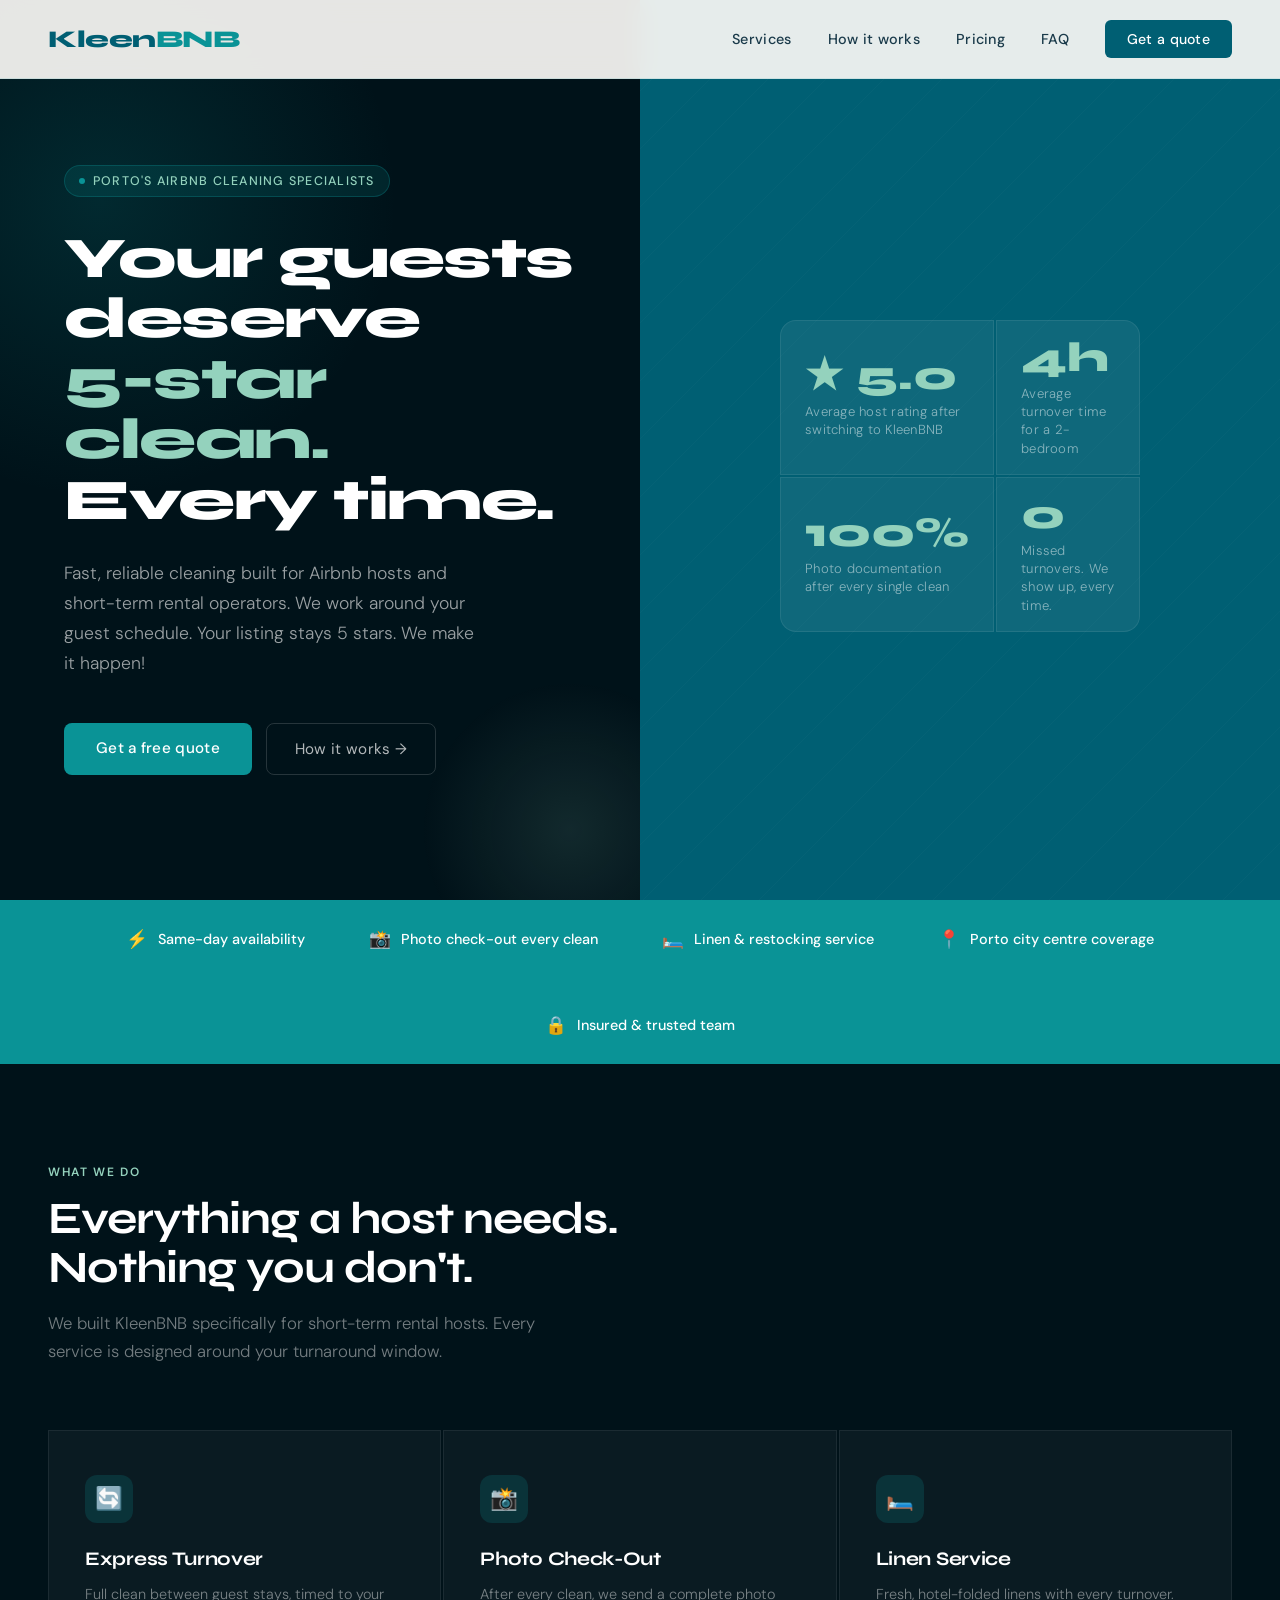
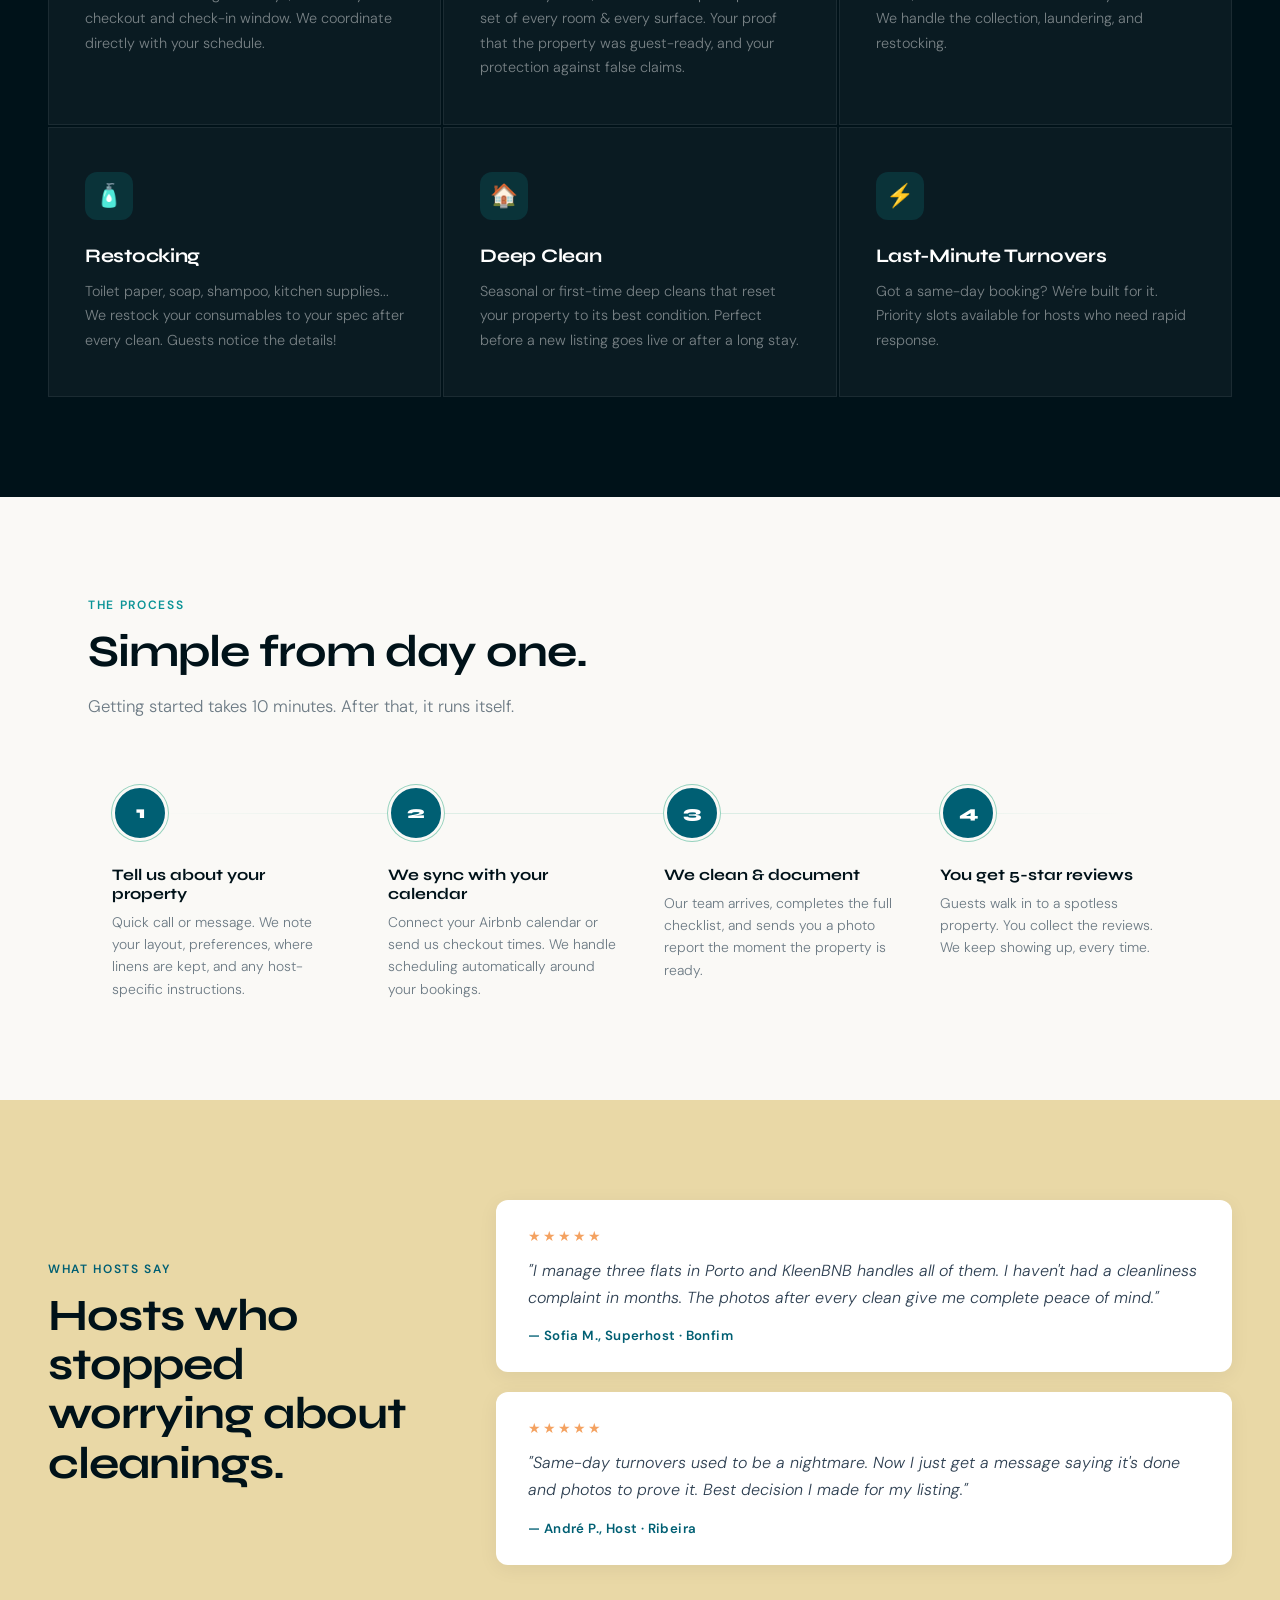
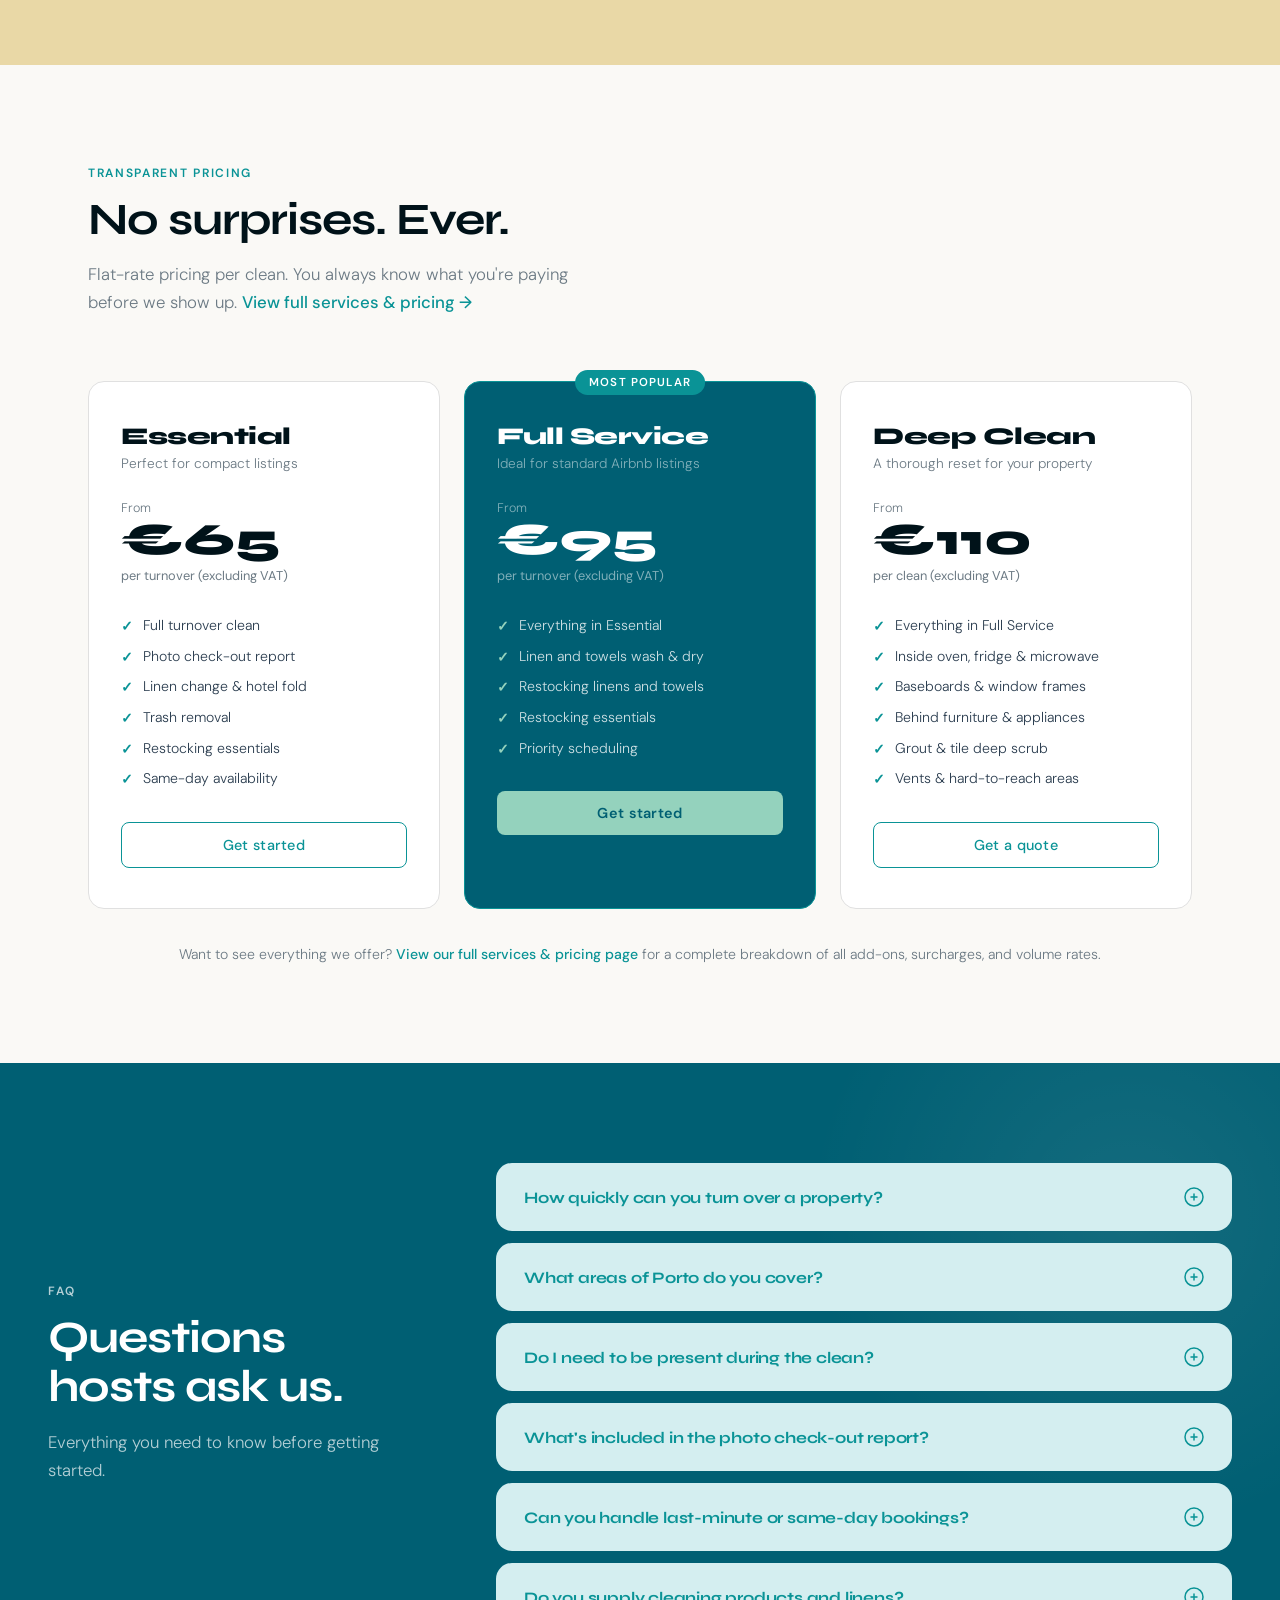
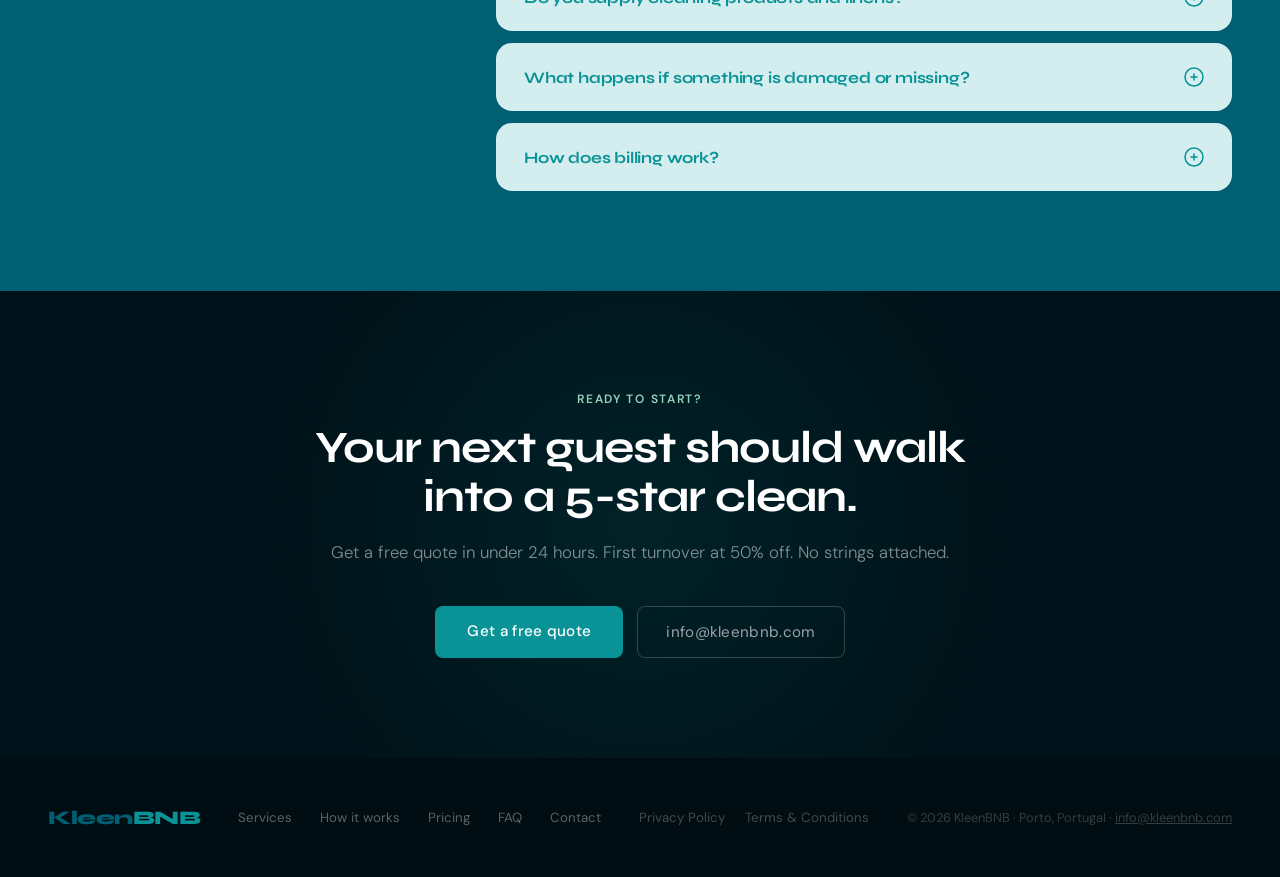
==== commit dd120467: "Update index.html" ====
--- a/index.html
+++ b/index.html
@@ -182,6 +182,8 @@
           <li>Photo check-out report</li>
           <li>Linen change & hotel fold</li>
           <li>Trash removal</li>
+          <li>Restocking essentials</li>
+
           <li>Same-day availability</li>
         </ul>
         <a href="quote.html" class="btn-price btn-price-outline">Get started</a>
@@ -196,8 +198,8 @@
         <div class="price-unit">per turnover (excluding VAT)</div>
         <ul class="price-features">
           <li>Everything in Essential</li>
-          <li>Linen and towels wash, dry, fold</li>
-          <li>Restocking linens</li>
+          <li>Linen and towels wash & dry</li>
+          <li>Restocking linens and towels</li>
           <li>Restocking essentials</li>
           <li>Priority scheduling</li>
         </ul>
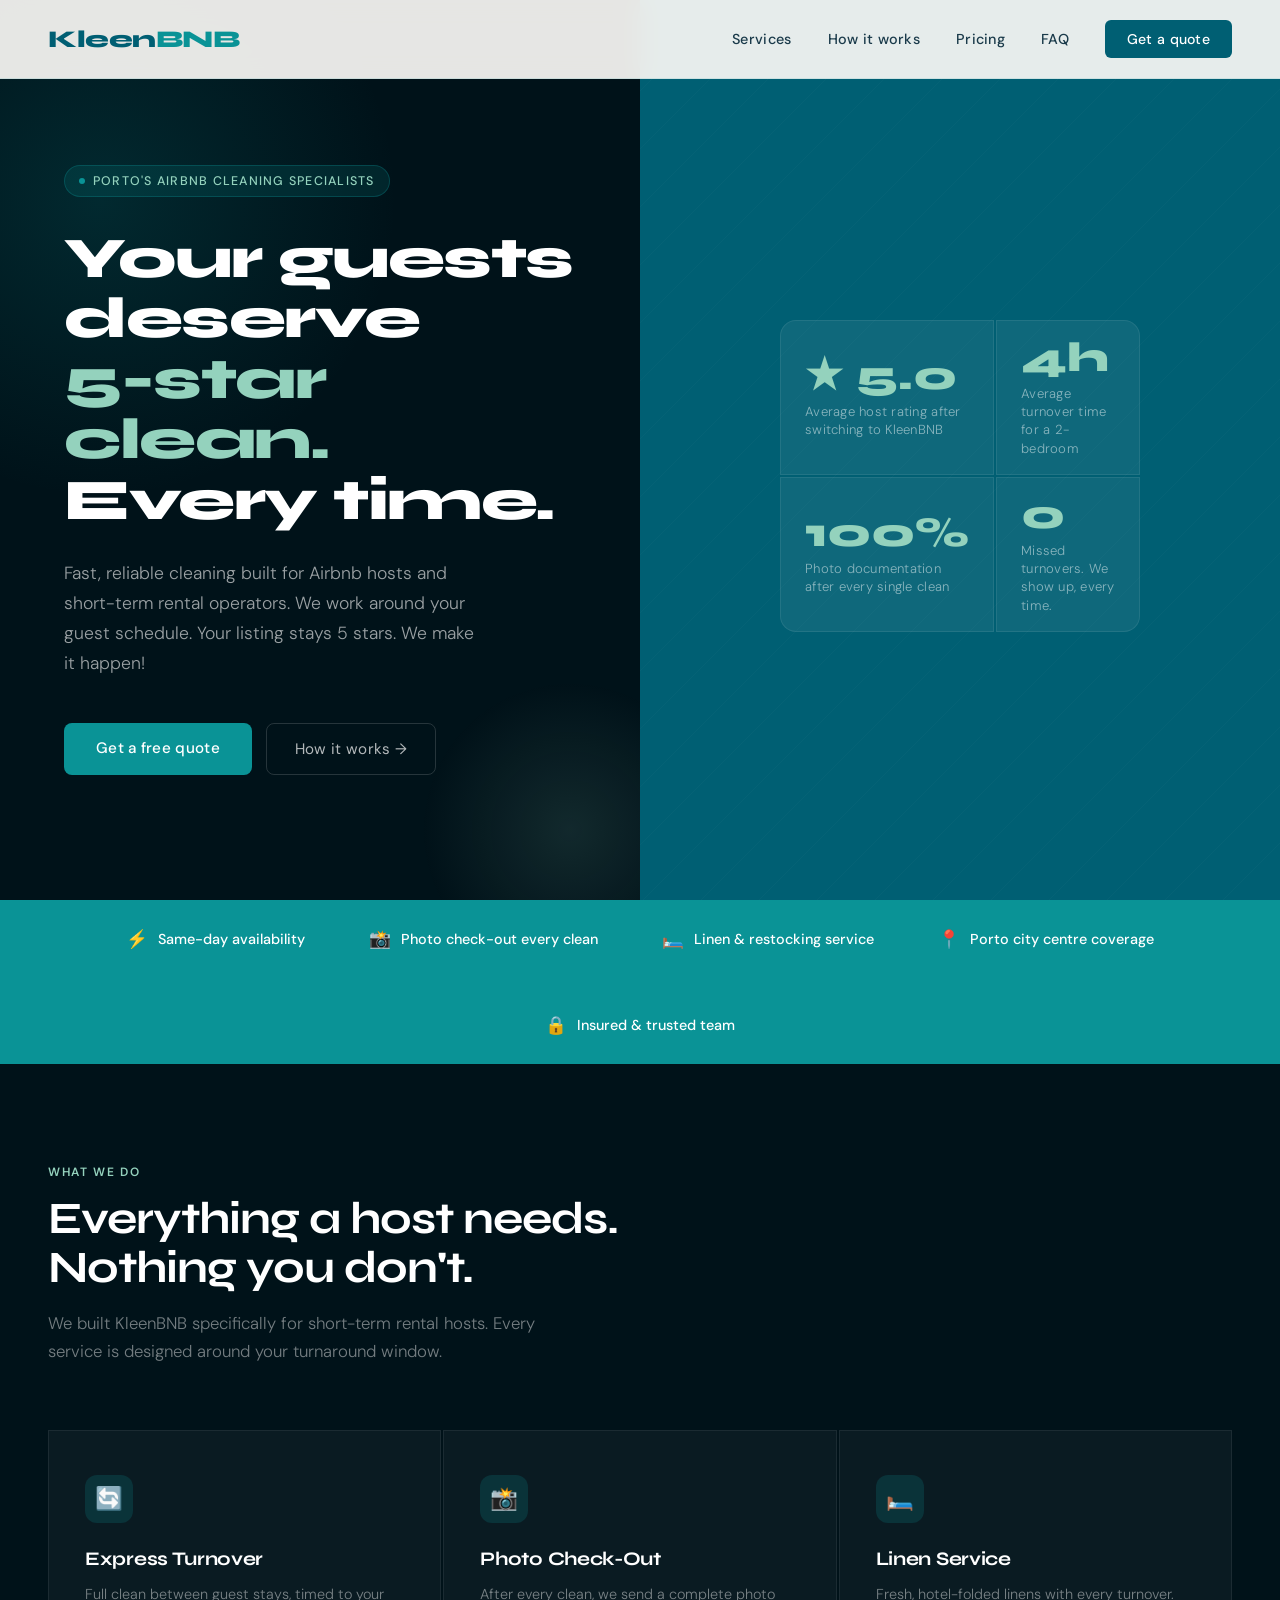
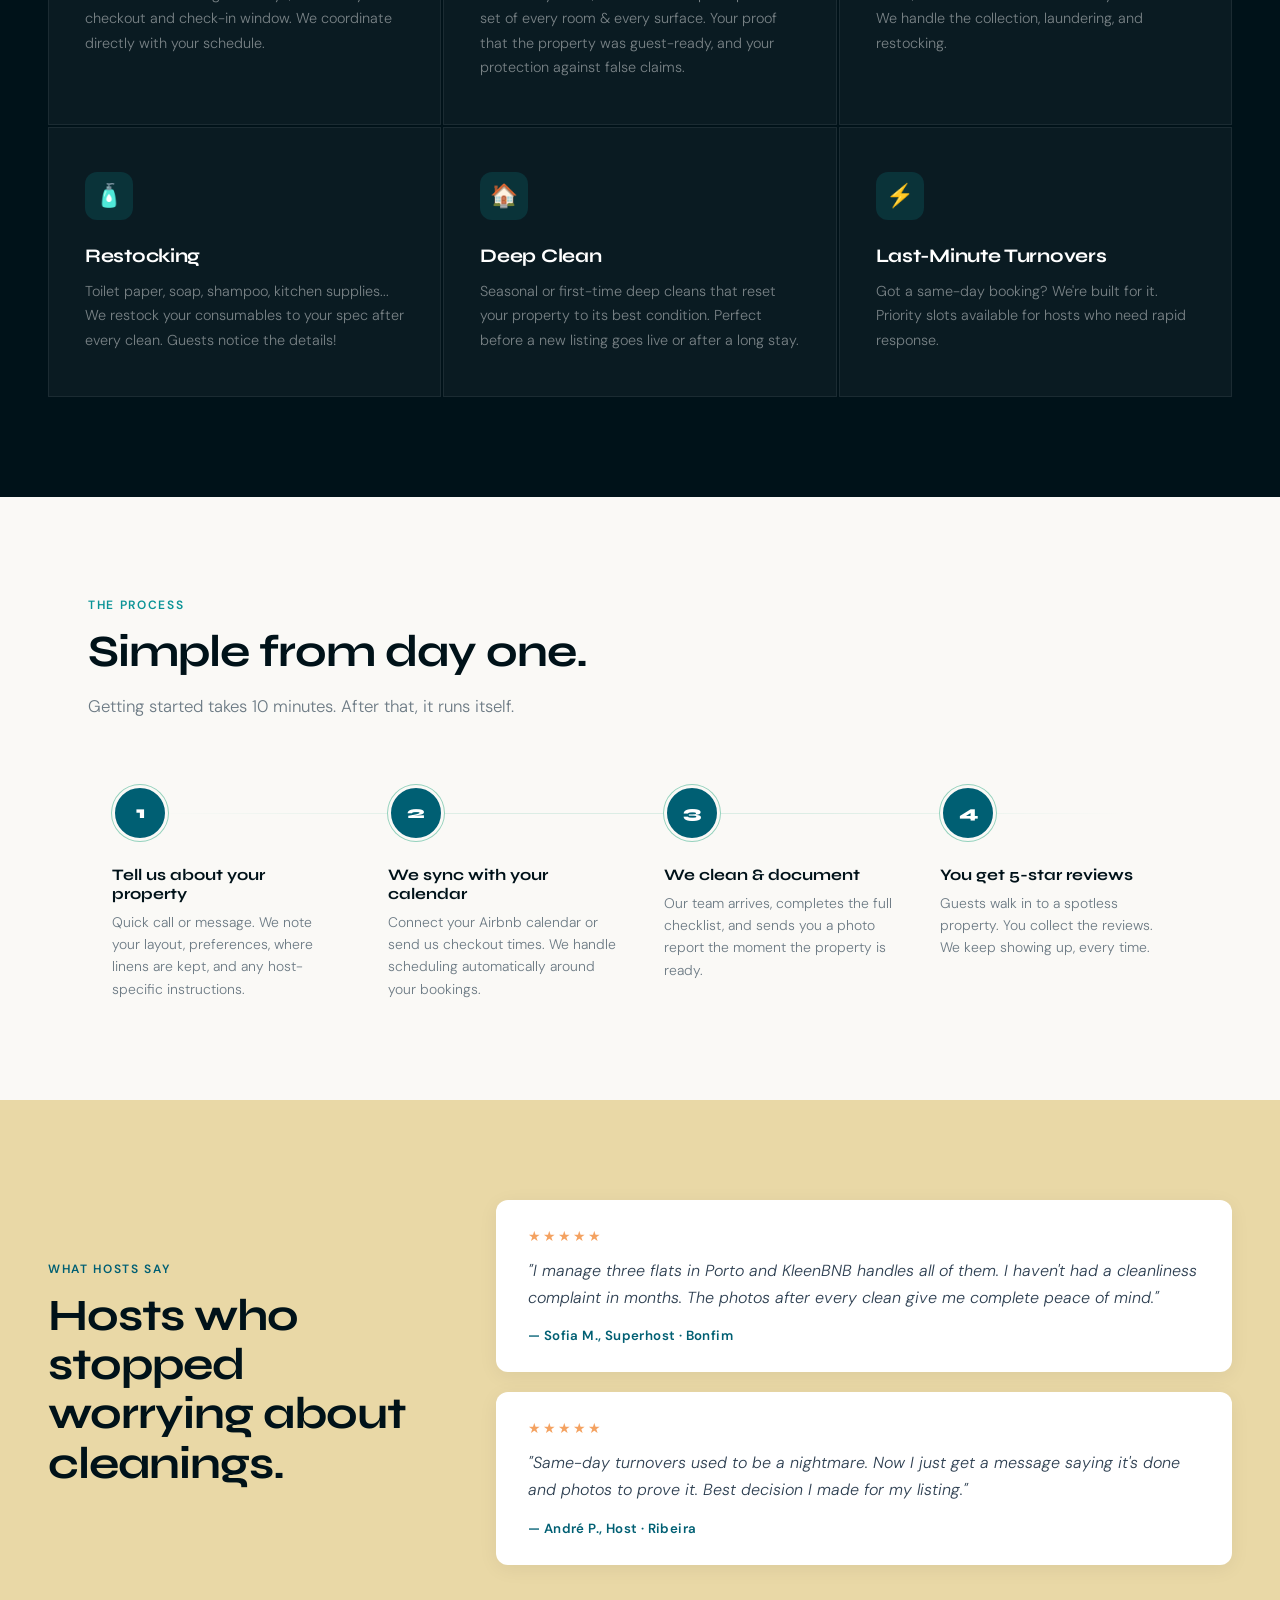
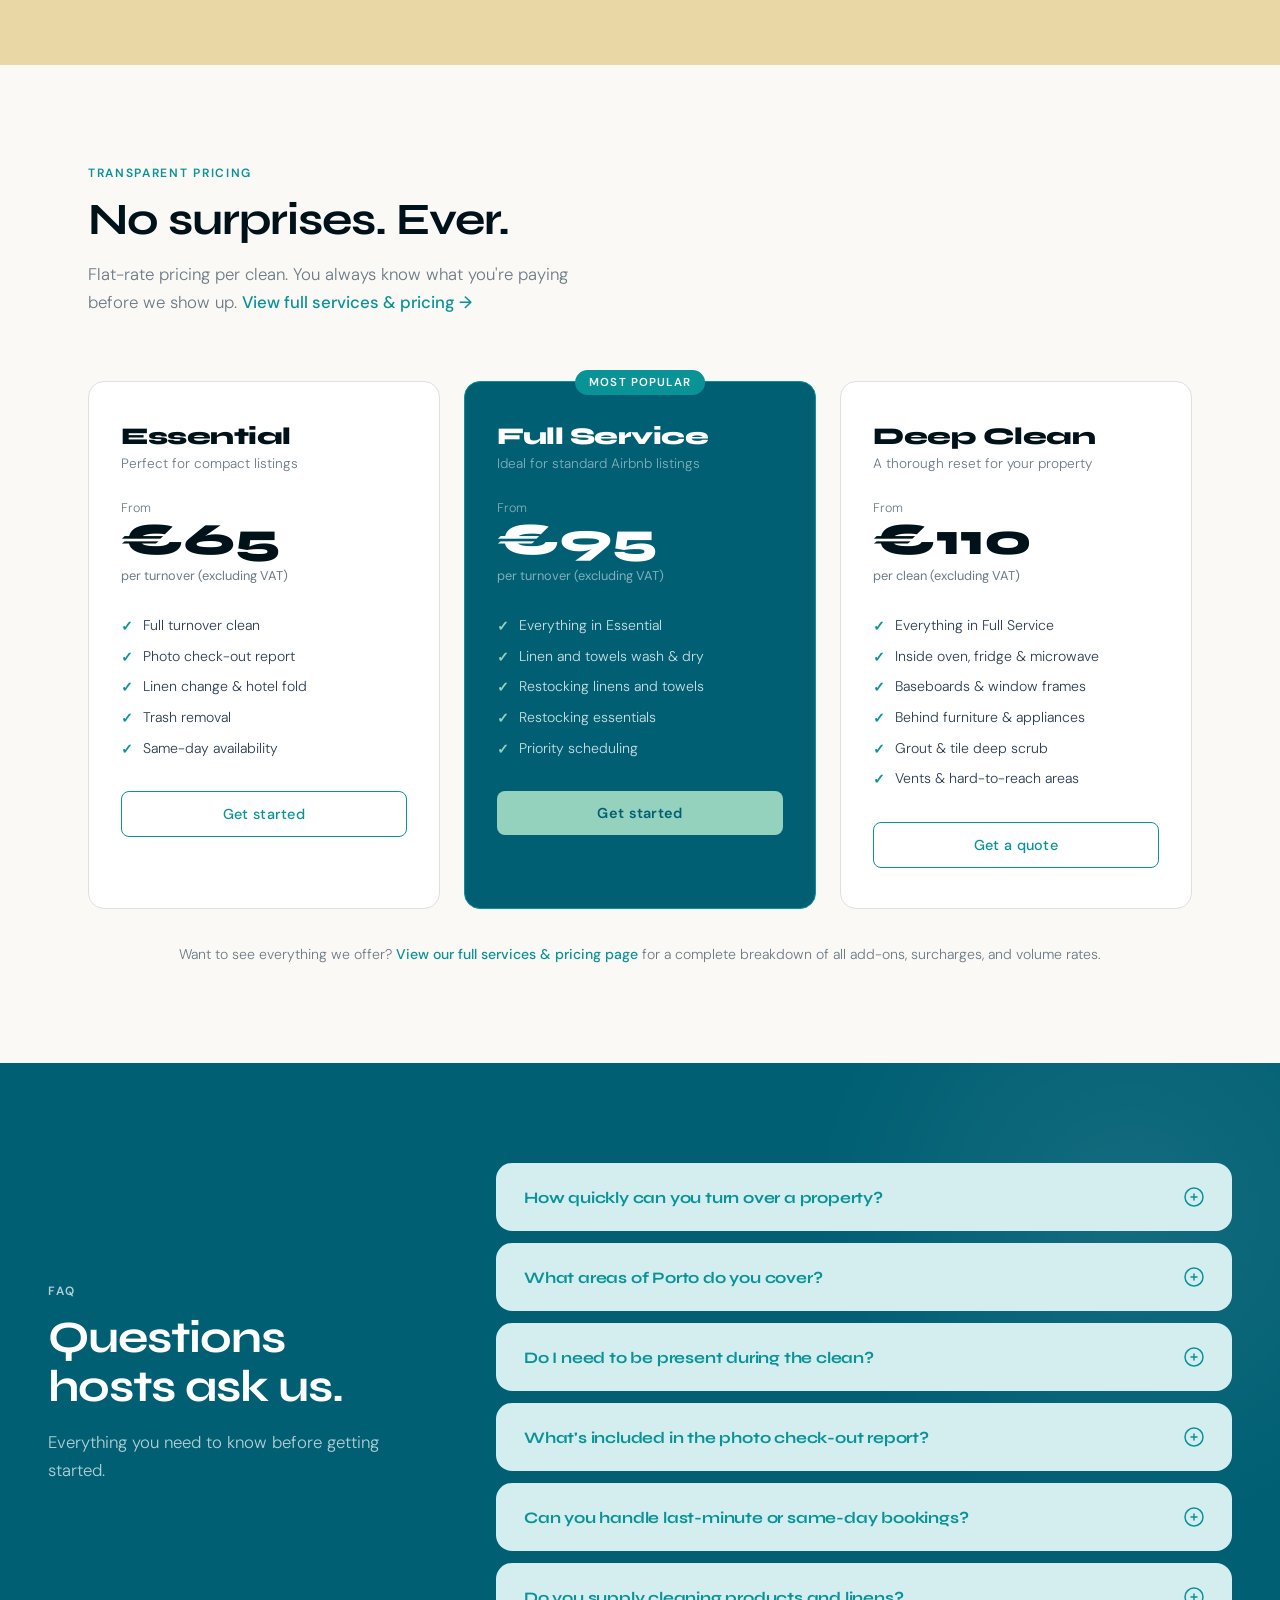
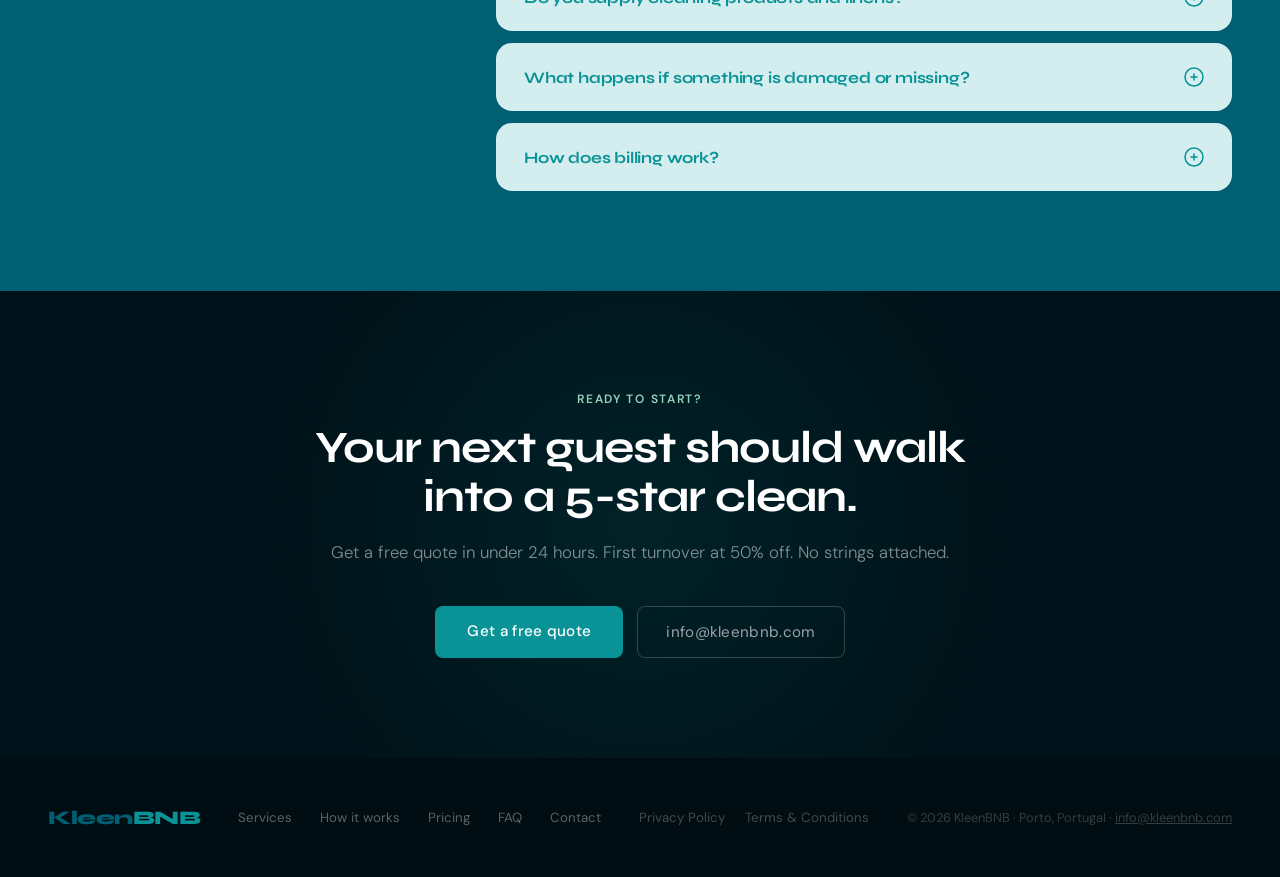
==== commit 7b5596bd: "Update index.html" ====
--- a/index.html
+++ b/index.html
@@ -182,8 +182,6 @@
           <li>Photo check-out report</li>
           <li>Linen change & hotel fold</li>
           <li>Trash removal</li>
-          <li>Restocking essentials</li>
-
           <li>Same-day availability</li>
         </ul>
         <a href="quote.html" class="btn-price btn-price-outline">Get started</a>
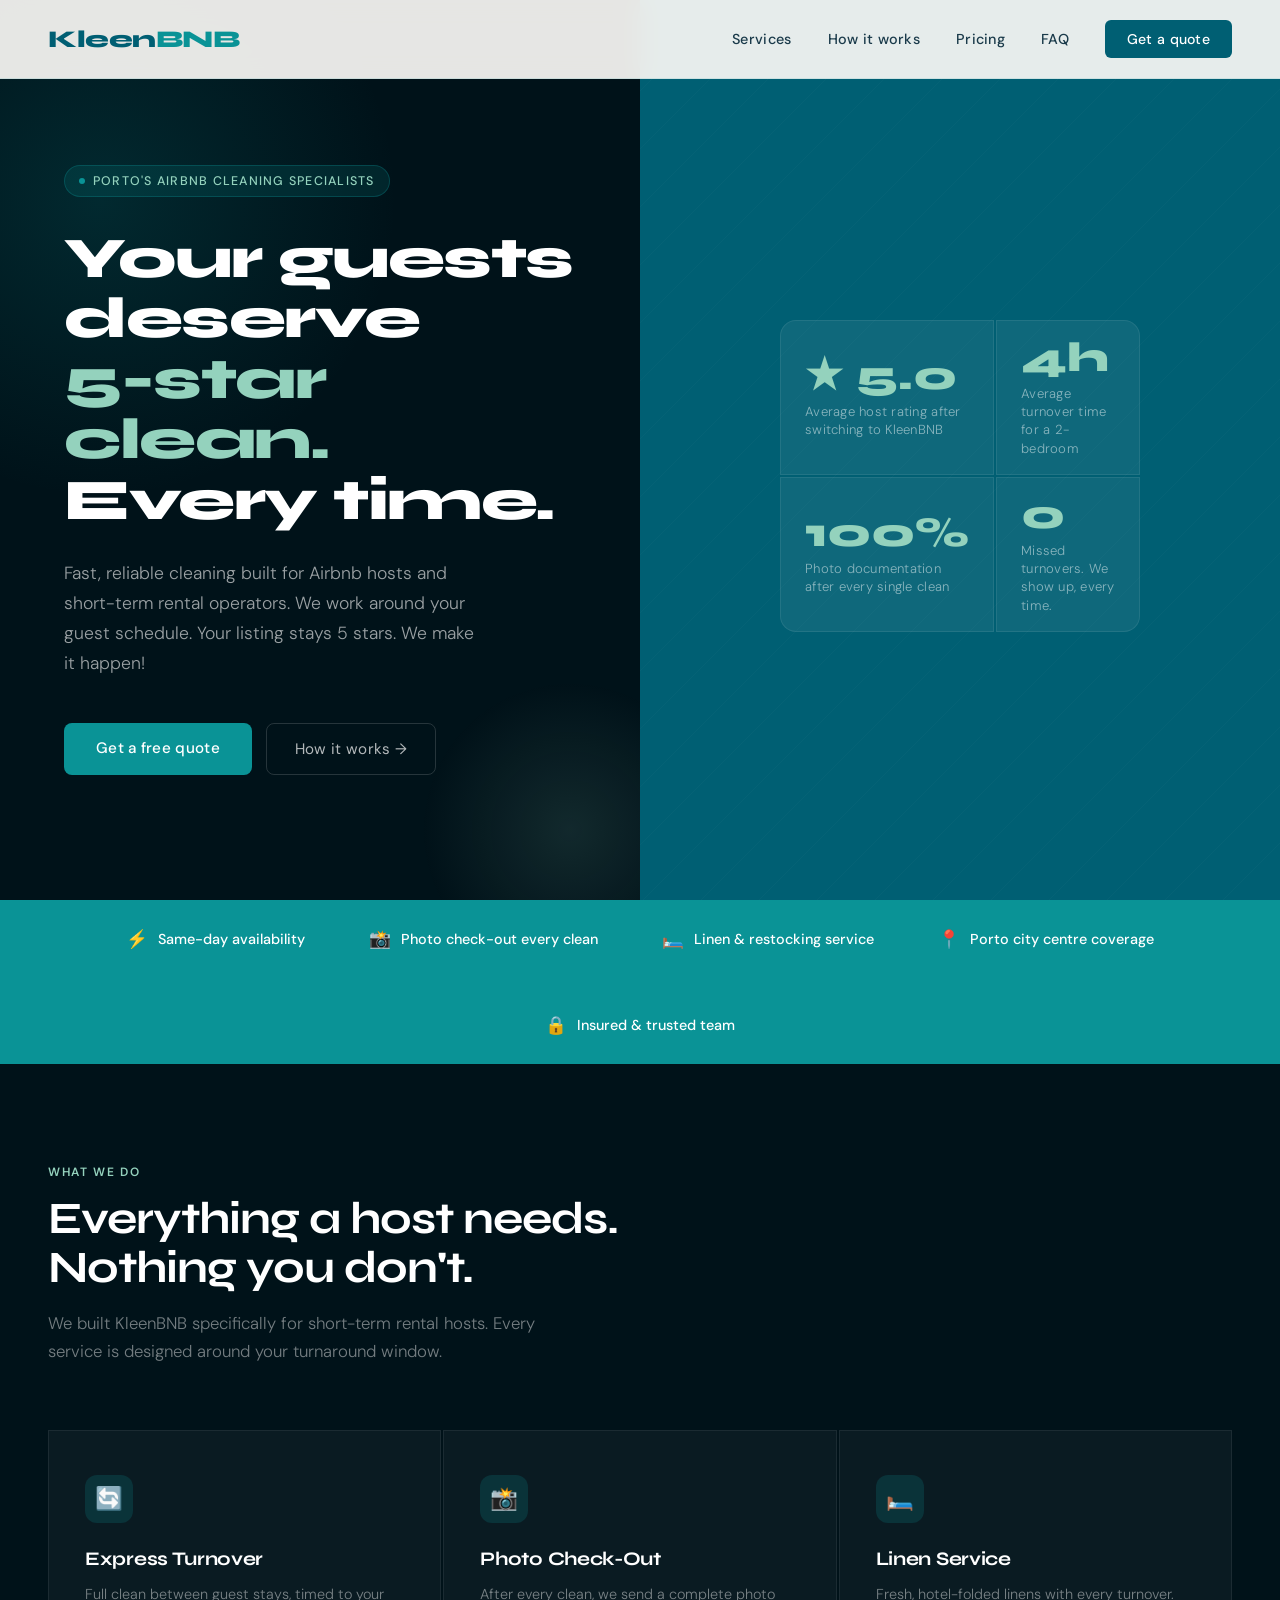
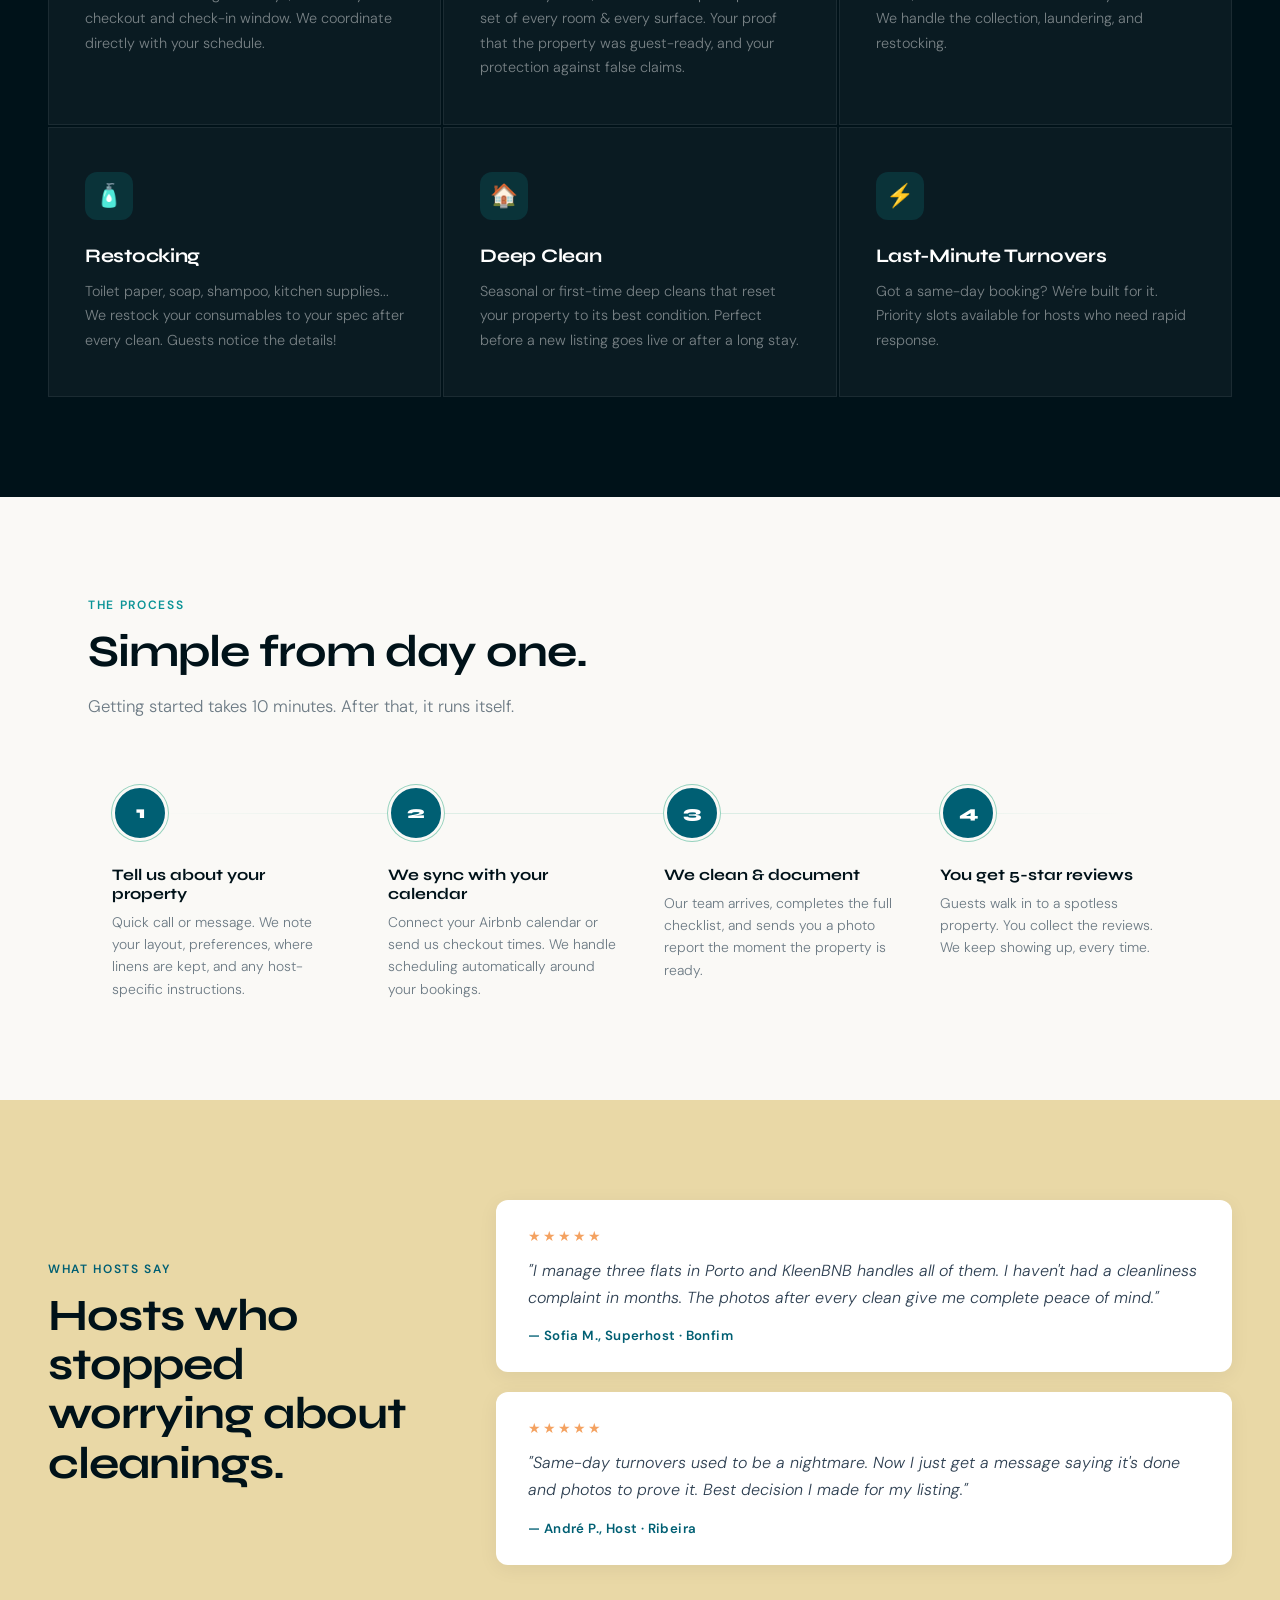
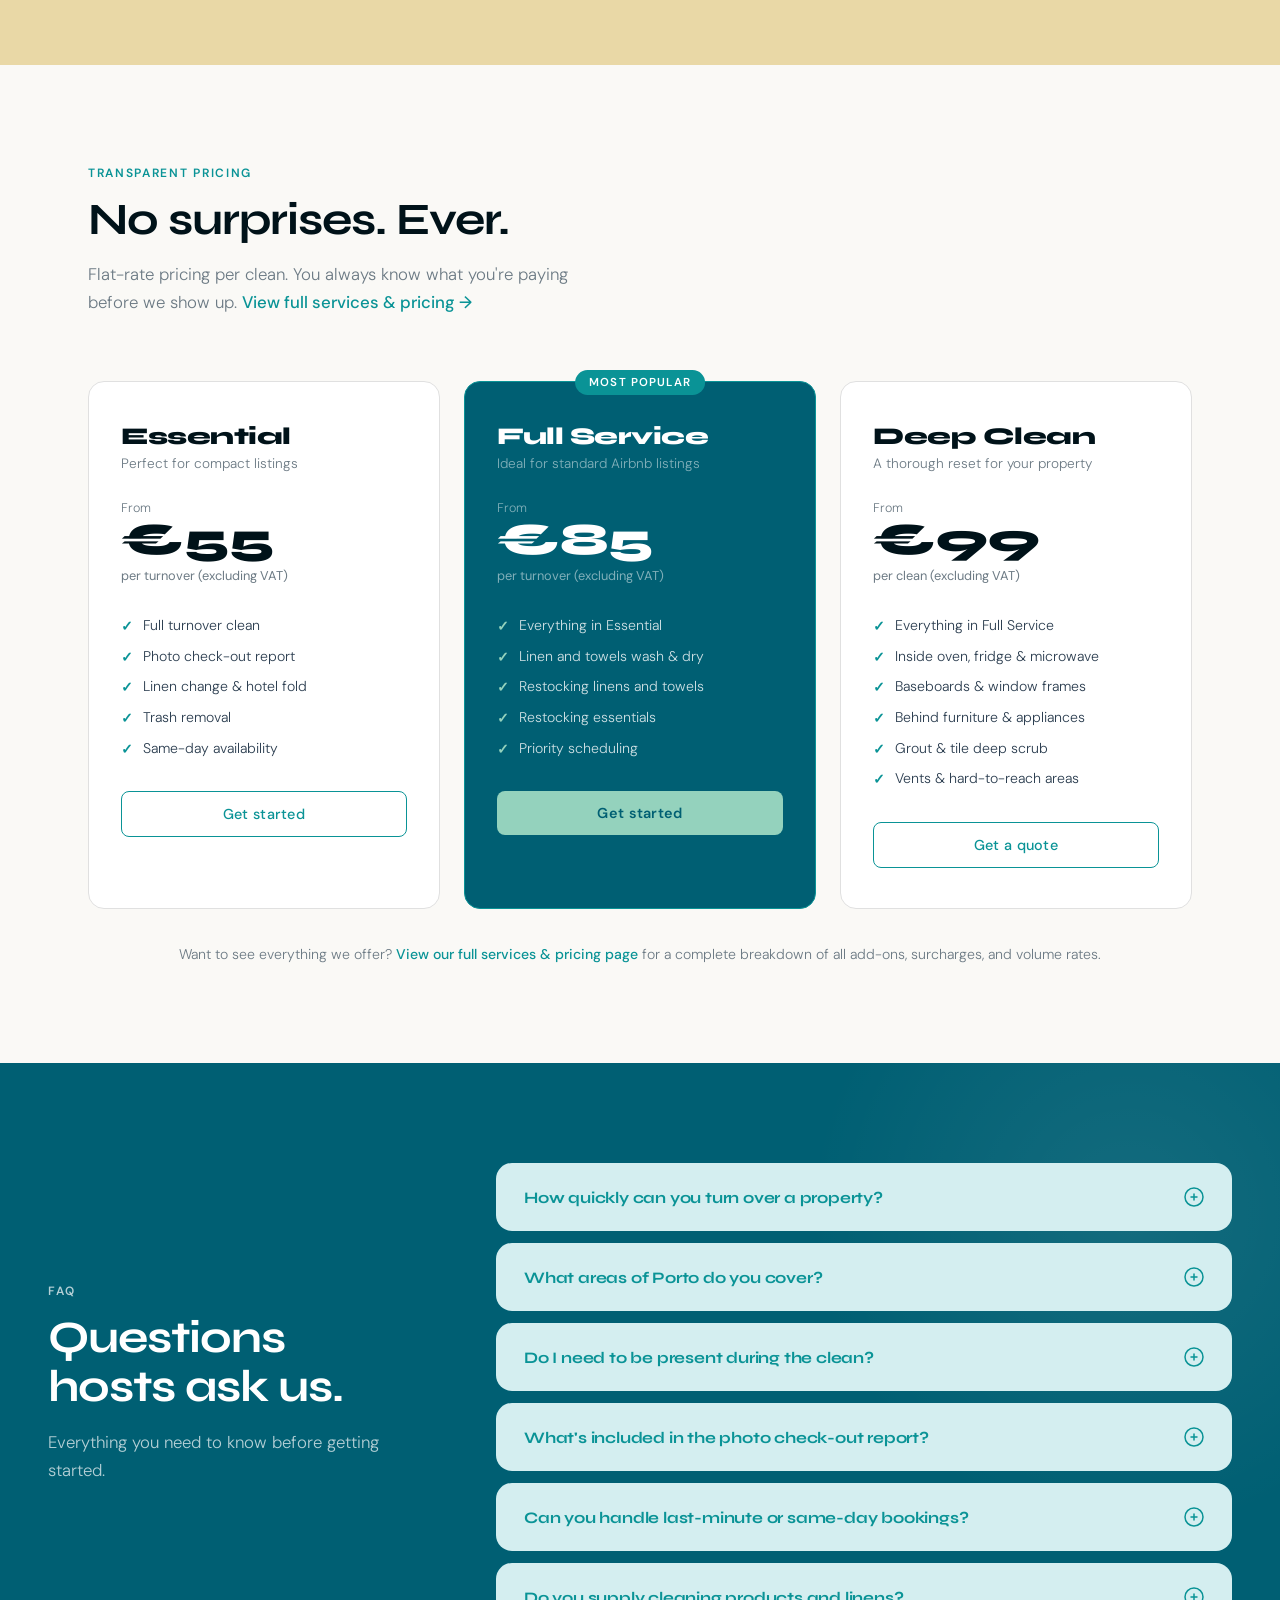
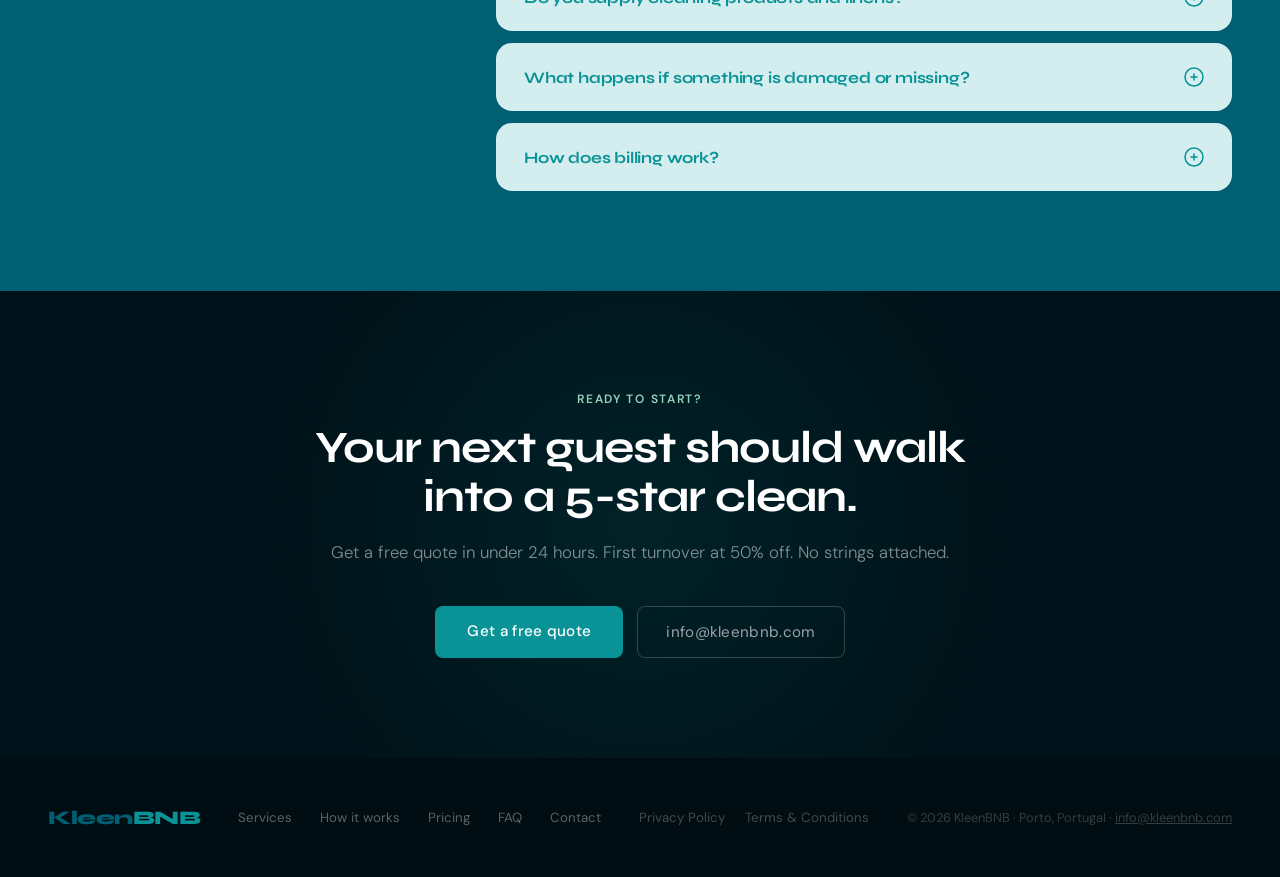
==== commit 0a2374b2: "Update index.html" ====
--- a/index.html
+++ b/index.html
@@ -175,7 +175,7 @@
         <div class="price-name">Essential</div>
         <div class="price-desc">Perfect for compact listings</div>
         <div class="price-from">From</div>
-        <div class="price-amount">€65</div>
+        <div class="price-amount">€55</div>
         <div class="price-unit">per turnover (excluding VAT)</div>
         <ul class="price-features">
           <li>Full turnover clean</li>
@@ -192,7 +192,7 @@
         <div class="price-name">Full Service</div>
         <div class="price-desc">Ideal for standard Airbnb listings</div>
         <div class="price-from">From</div>
-        <div class="price-amount">€95</div>
+        <div class="price-amount">€85</div>
         <div class="price-unit">per turnover (excluding VAT)</div>
         <ul class="price-features">
           <li>Everything in Essential</li>
@@ -208,7 +208,7 @@
         <div class="price-name">Deep Clean</div>
         <div class="price-desc">A thorough reset for your property</div>
         <div class="price-from">From</div>
-        <div class="price-amount">€110</div>
+        <div class="price-amount">€99</div>
         <div class="price-unit">per clean (excluding VAT)</div>
         <ul class="price-features">
           <li>Everything in Full Service</li>
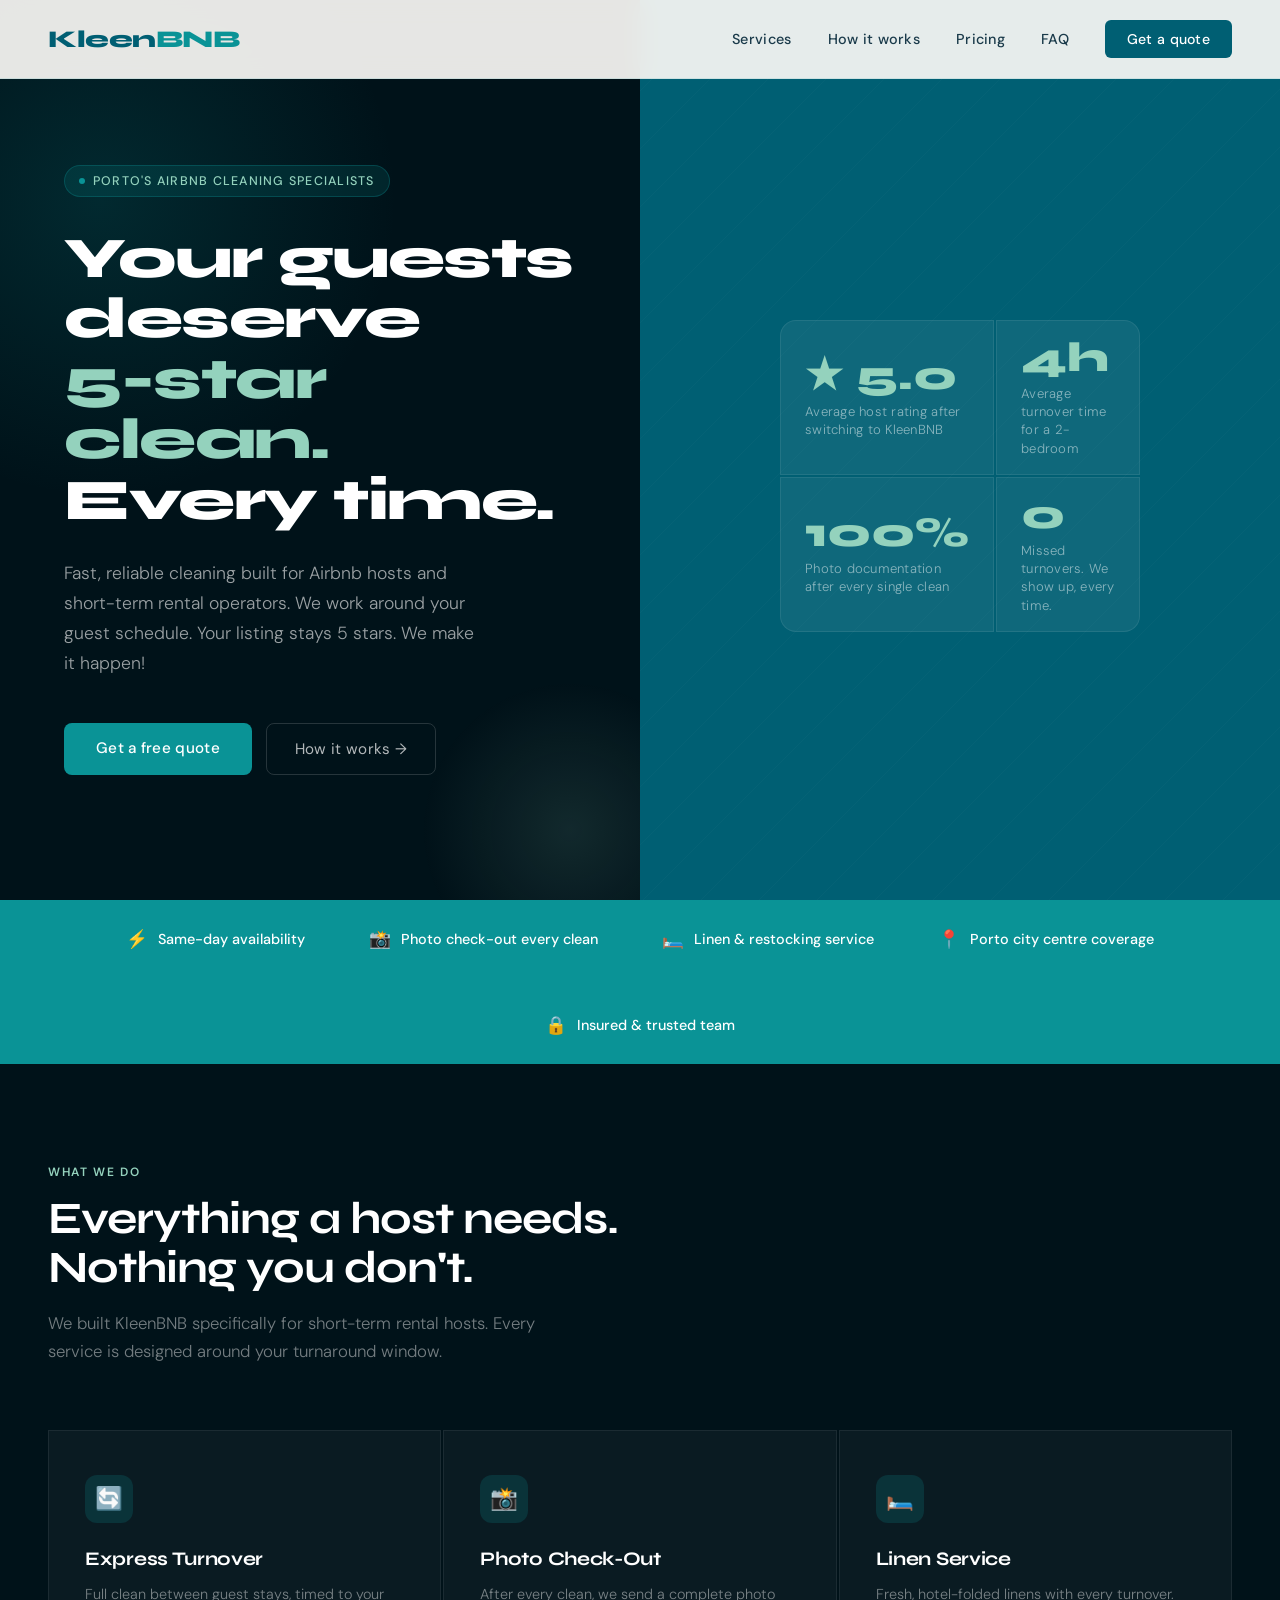
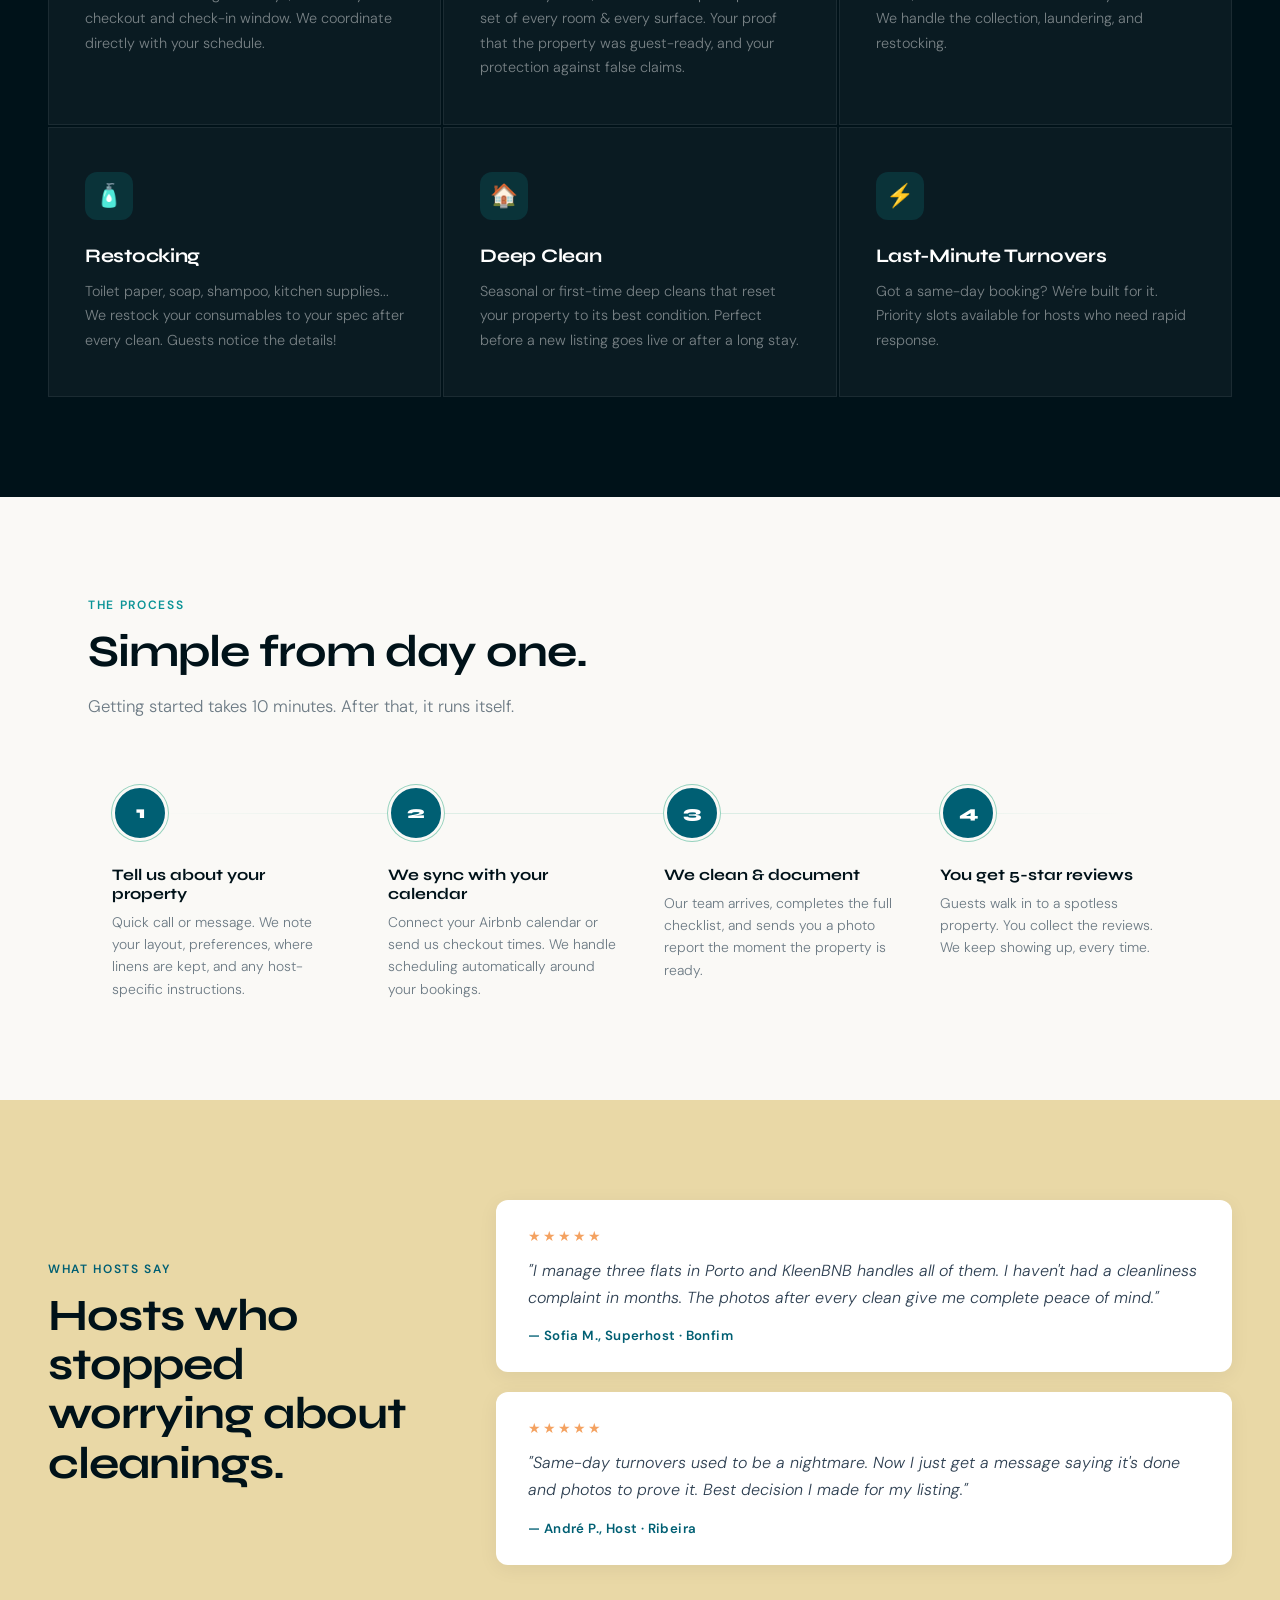
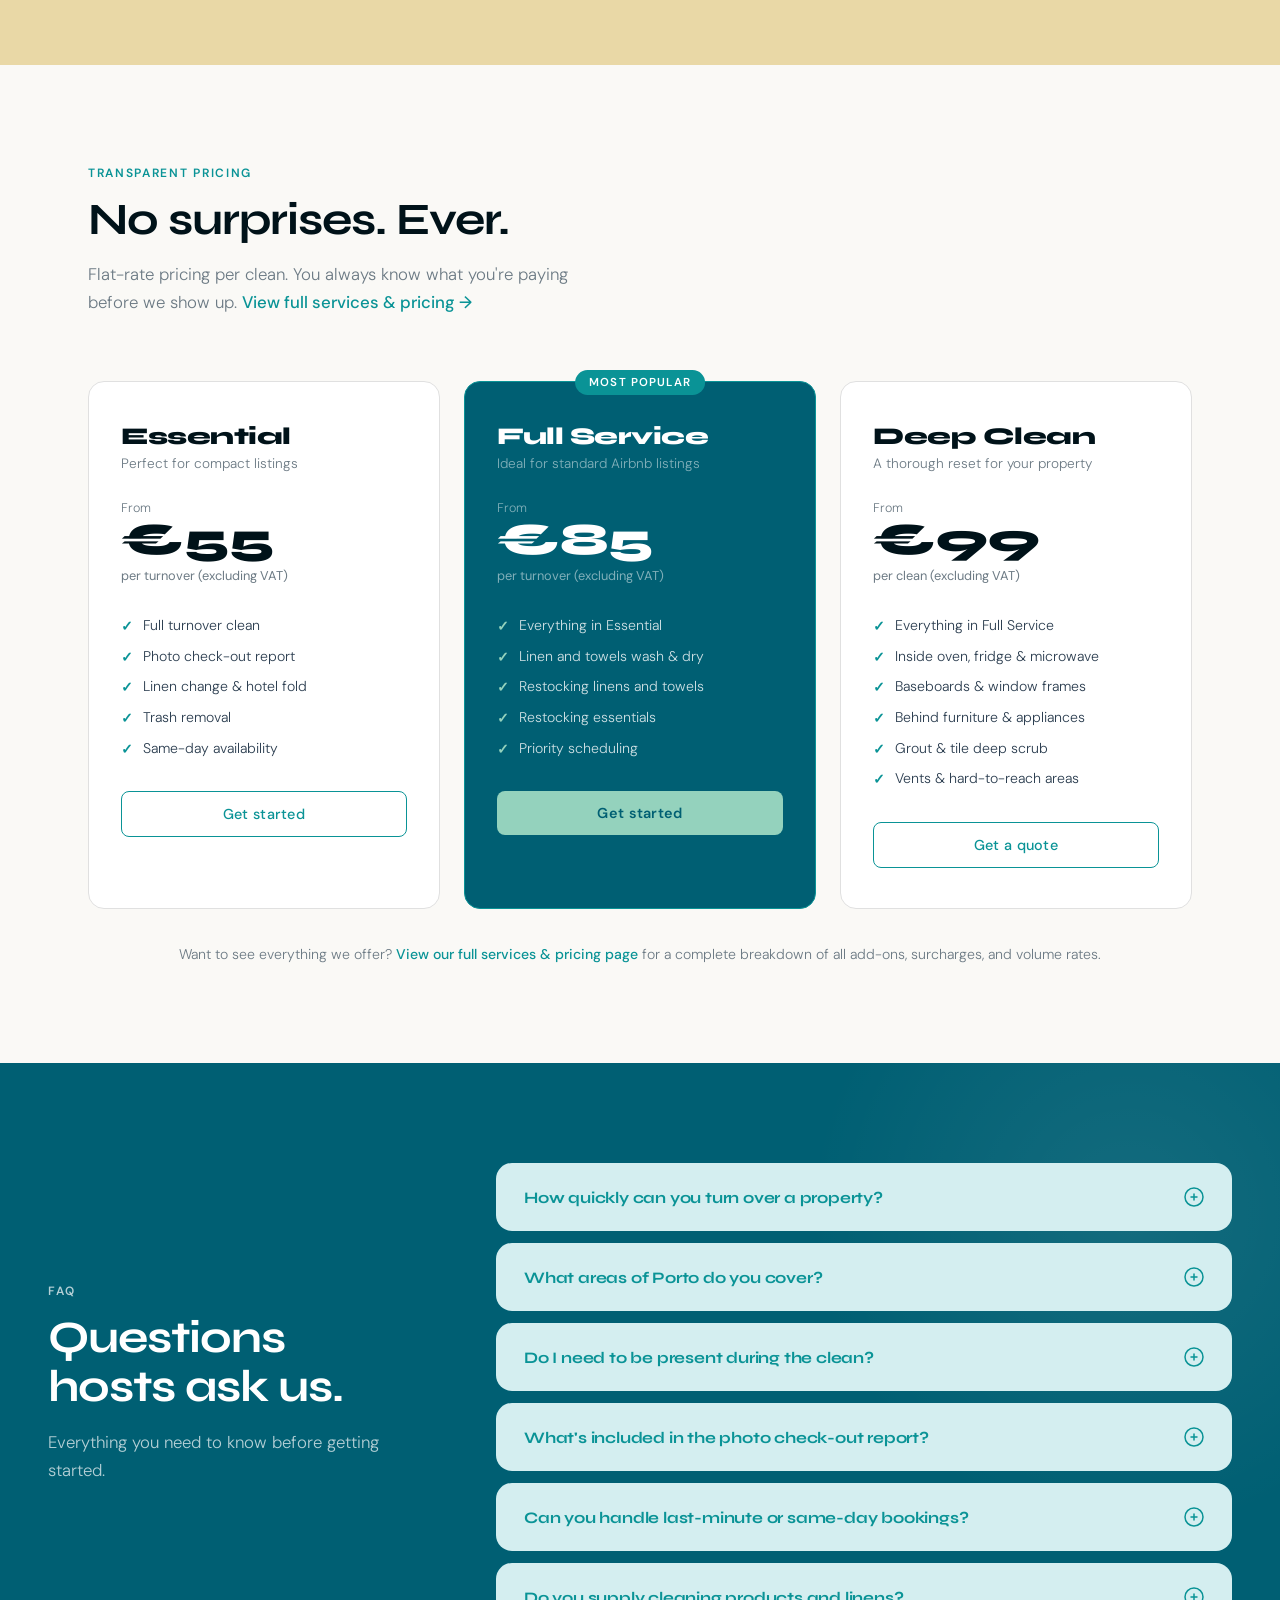
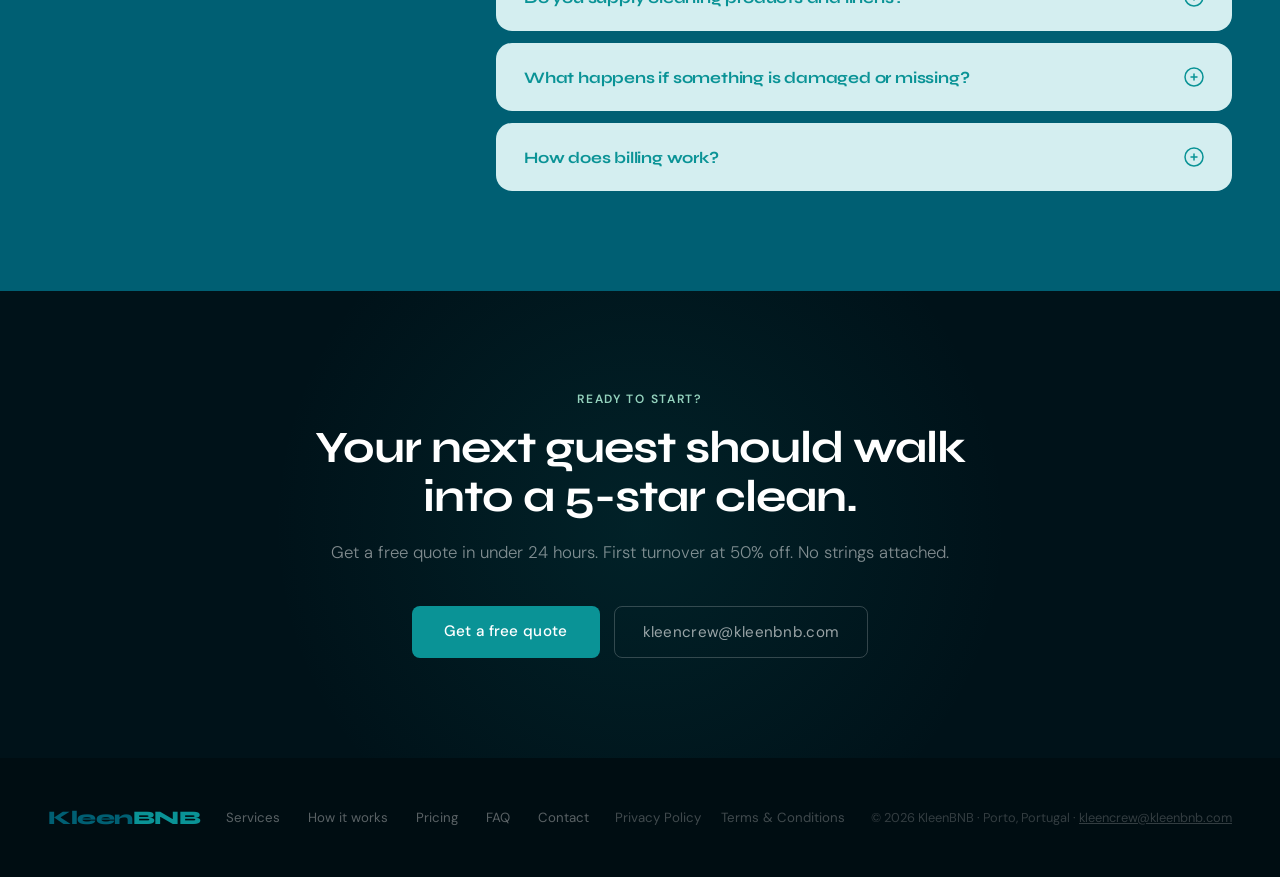
==== commit 383033d4: "Update index.html" ====
--- a/index.html
+++ b/index.html
@@ -331,7 +331,7 @@
     <p>Get a free quote in under 24 hours. First turnover at 50% off. No strings attached.</p>
     <div class="cta-btns">
       <a href="quote.html" class="btn-primary">Get a free quote</a>
-      <a href="mailto:info@kleenbnb.com" class="btn-ghost" style="color: rgba(255,255,255,0.6); border-color: rgba(255,255,255,0.2);">info@kleenbnb.com</a>
+      <a href="mailto:kleencrew@kleenbnb.com" class="btn-ghost" style="color: rgba(255,255,255,0.6); border-color: rgba(255,255,255,0.2);">kleencrew@kleenbnb.com</a>
     </div>
   </div>
 </section>
@@ -350,7 +350,7 @@
     <a href="privacy.html">Privacy Policy</a>
     <a href="terms.html">Terms & Conditions</a>
   </div>
-  <div class="footer-copy">© 2026 KleenBNB · Porto, Portugal · <a href="mailto:info@kleenbnb.com" style="color:inherit;">info@kleenbnb.com</a></div>
+  <div class="footer-copy">© 2026 KleenBNB · Porto, Portugal · <a href="mailto:kleencrew@kleenbnb.com" style="color:inherit;">kleencrew@kleenbnb.com</a></div>
 </footer>
 
 <script>
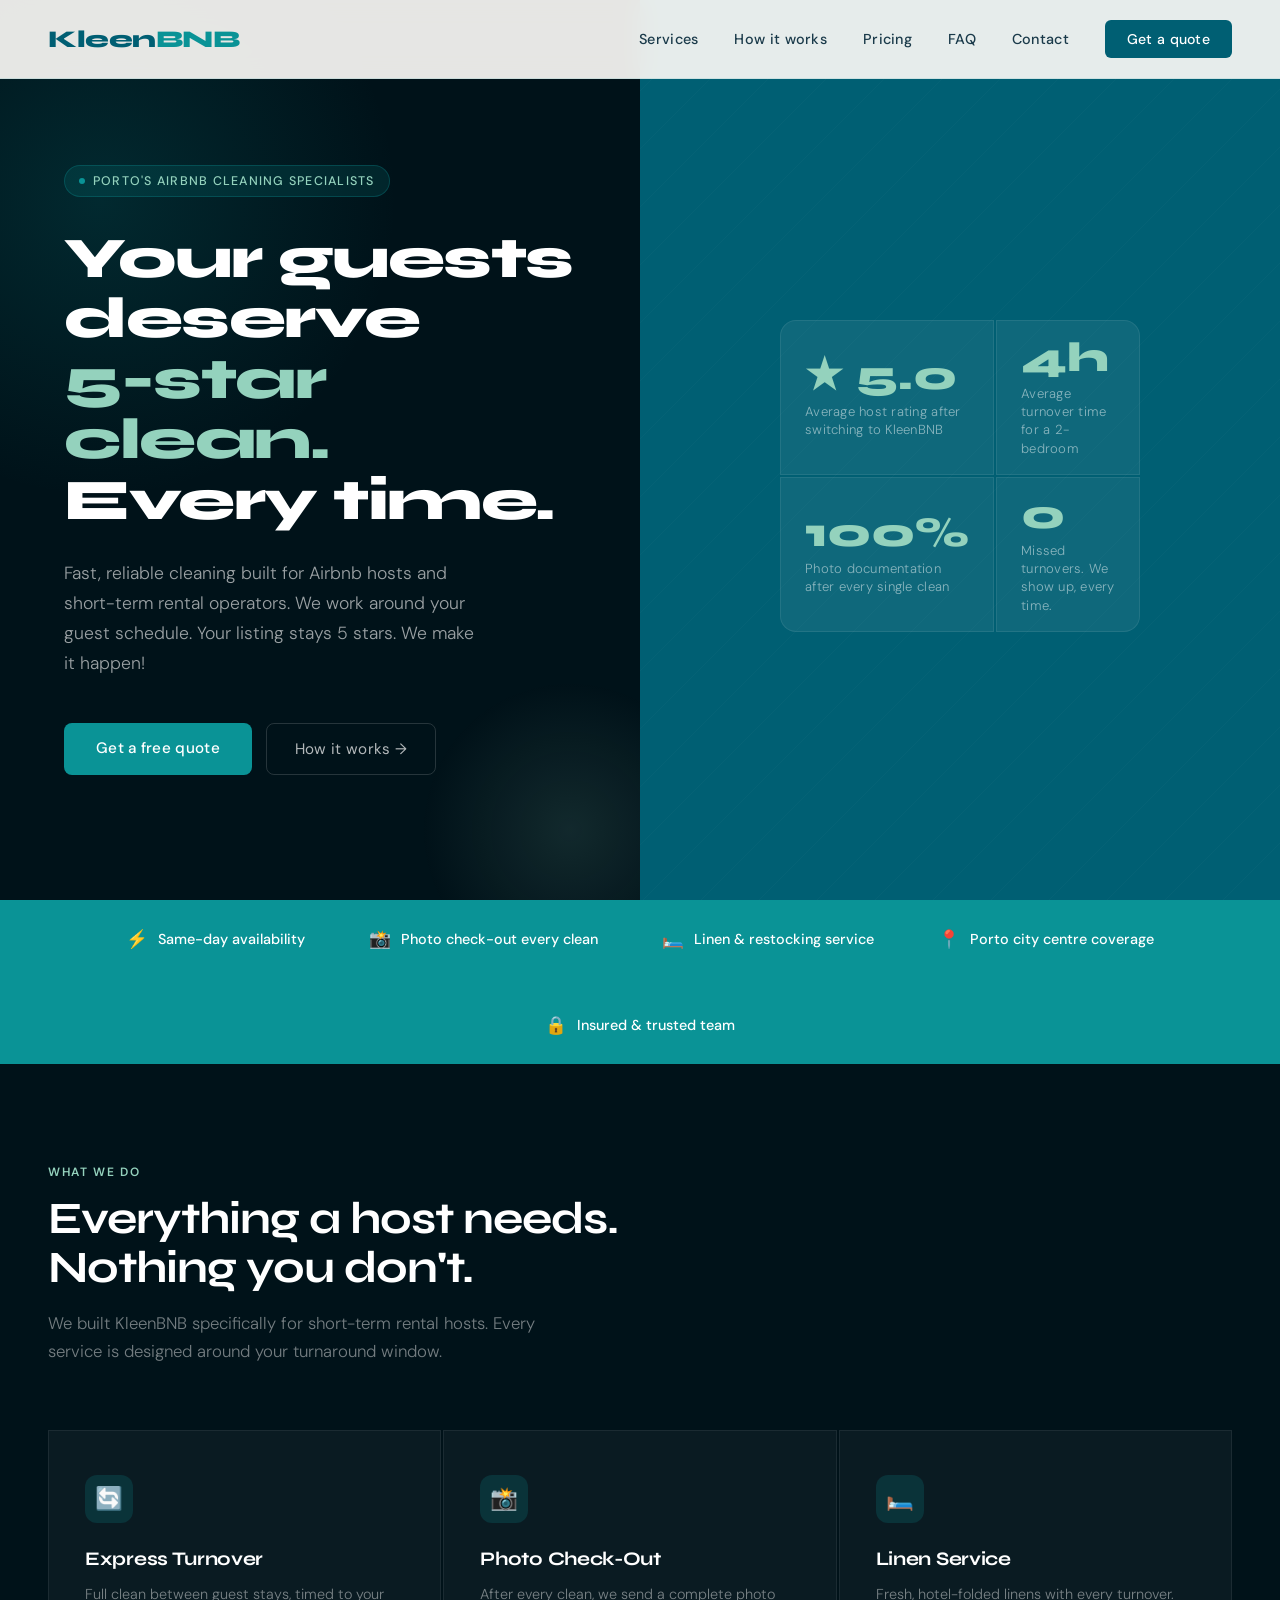
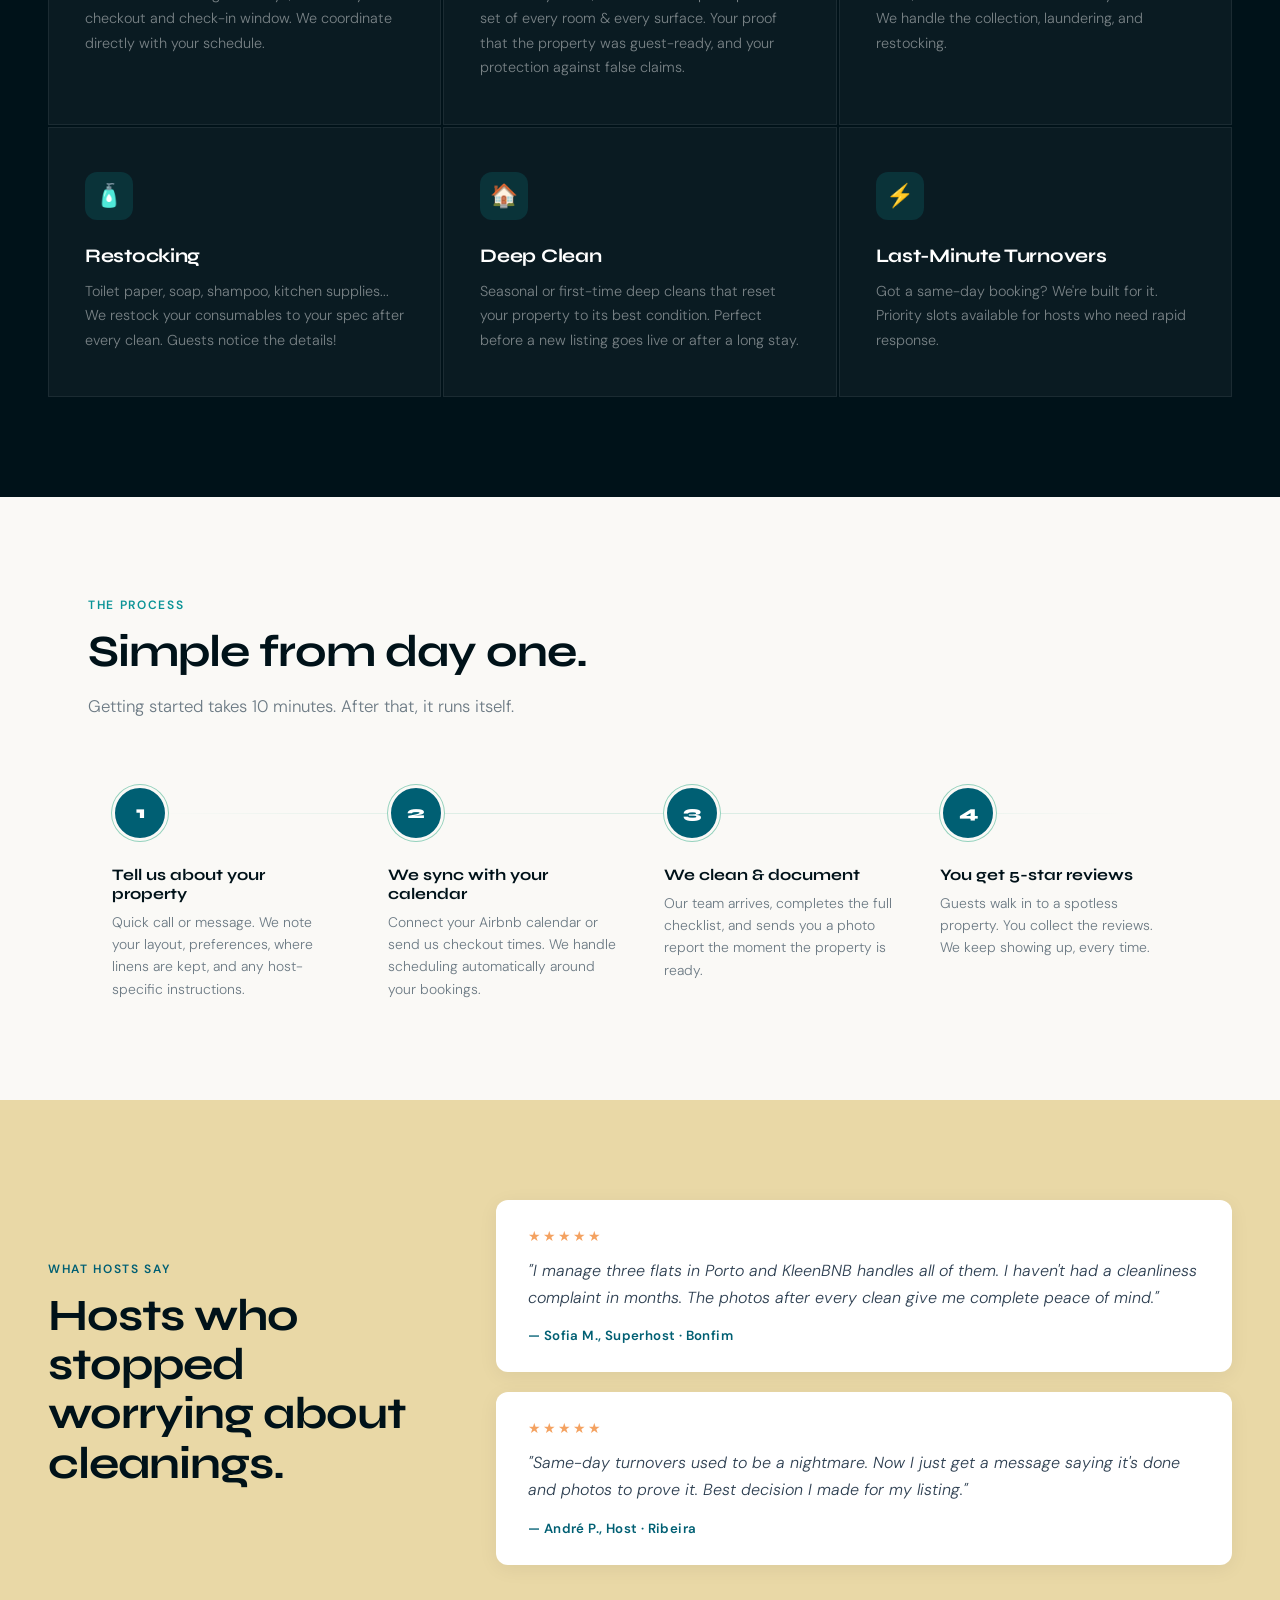
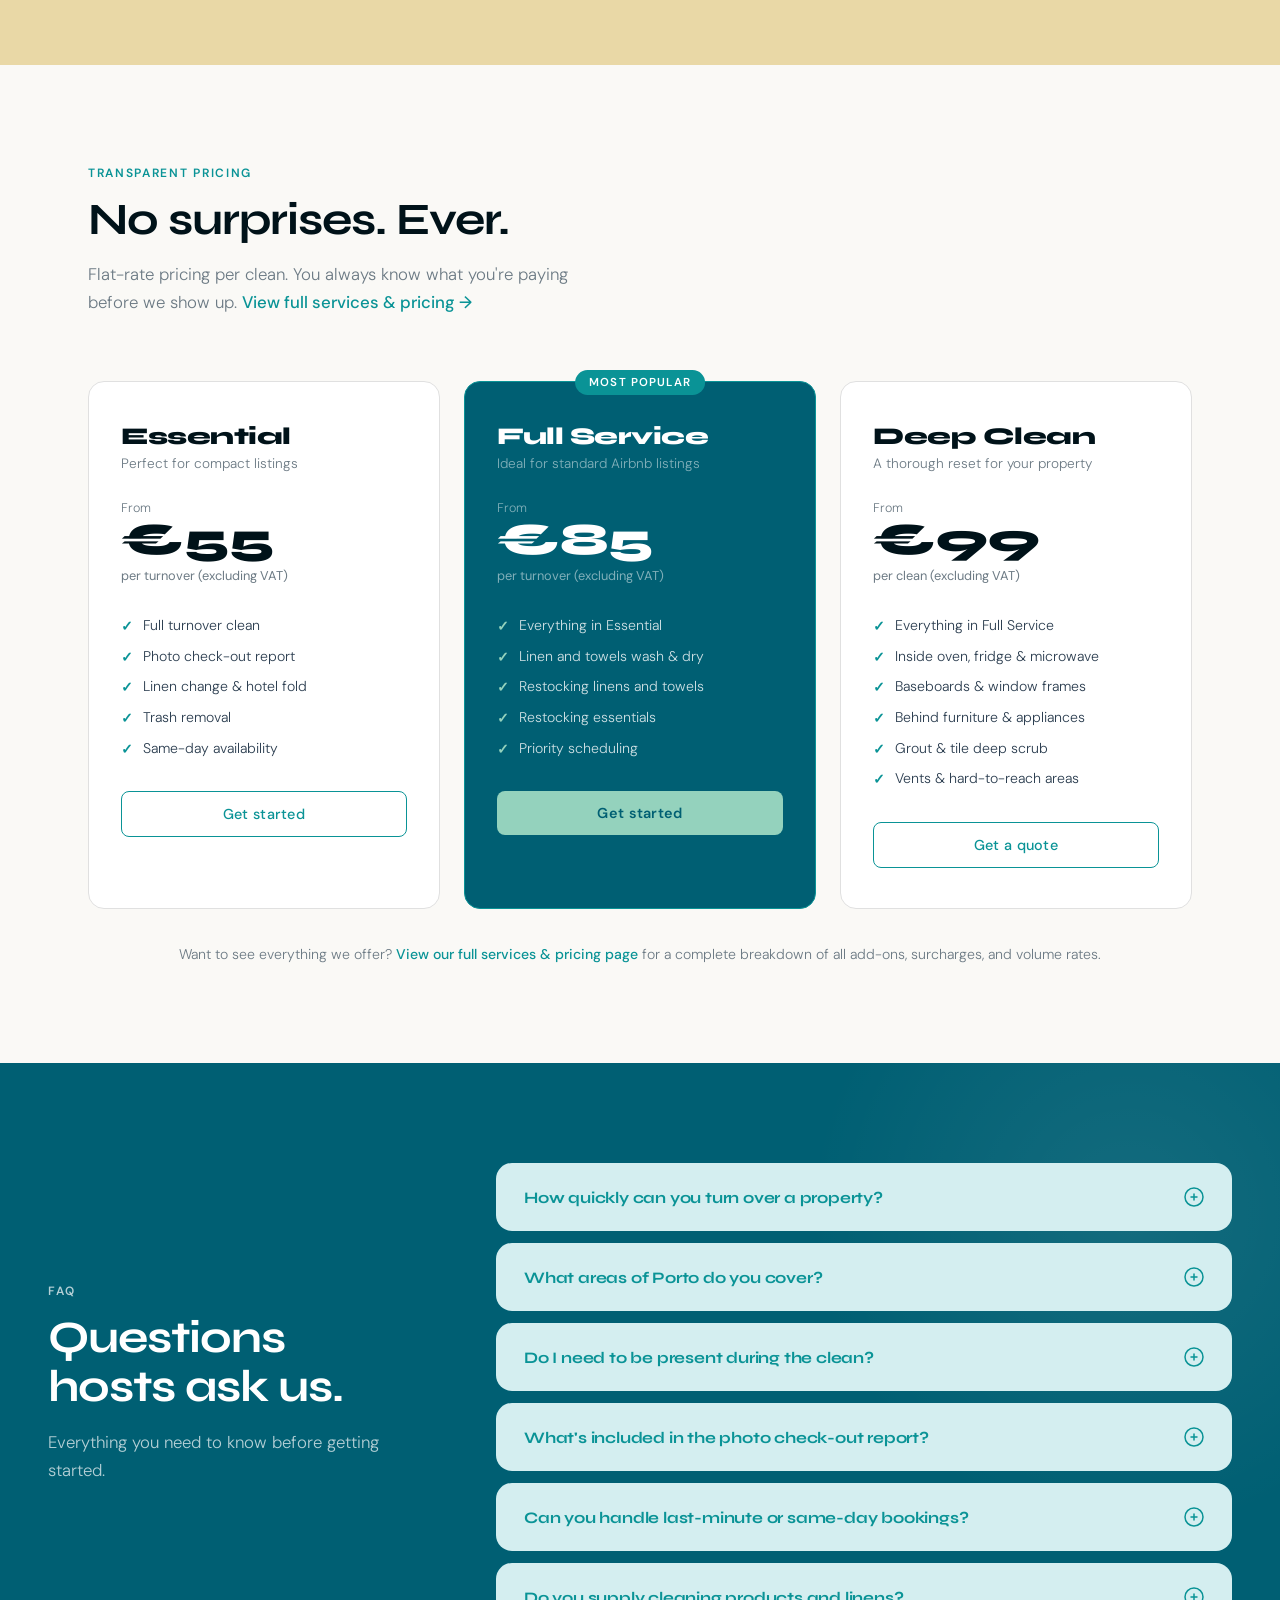
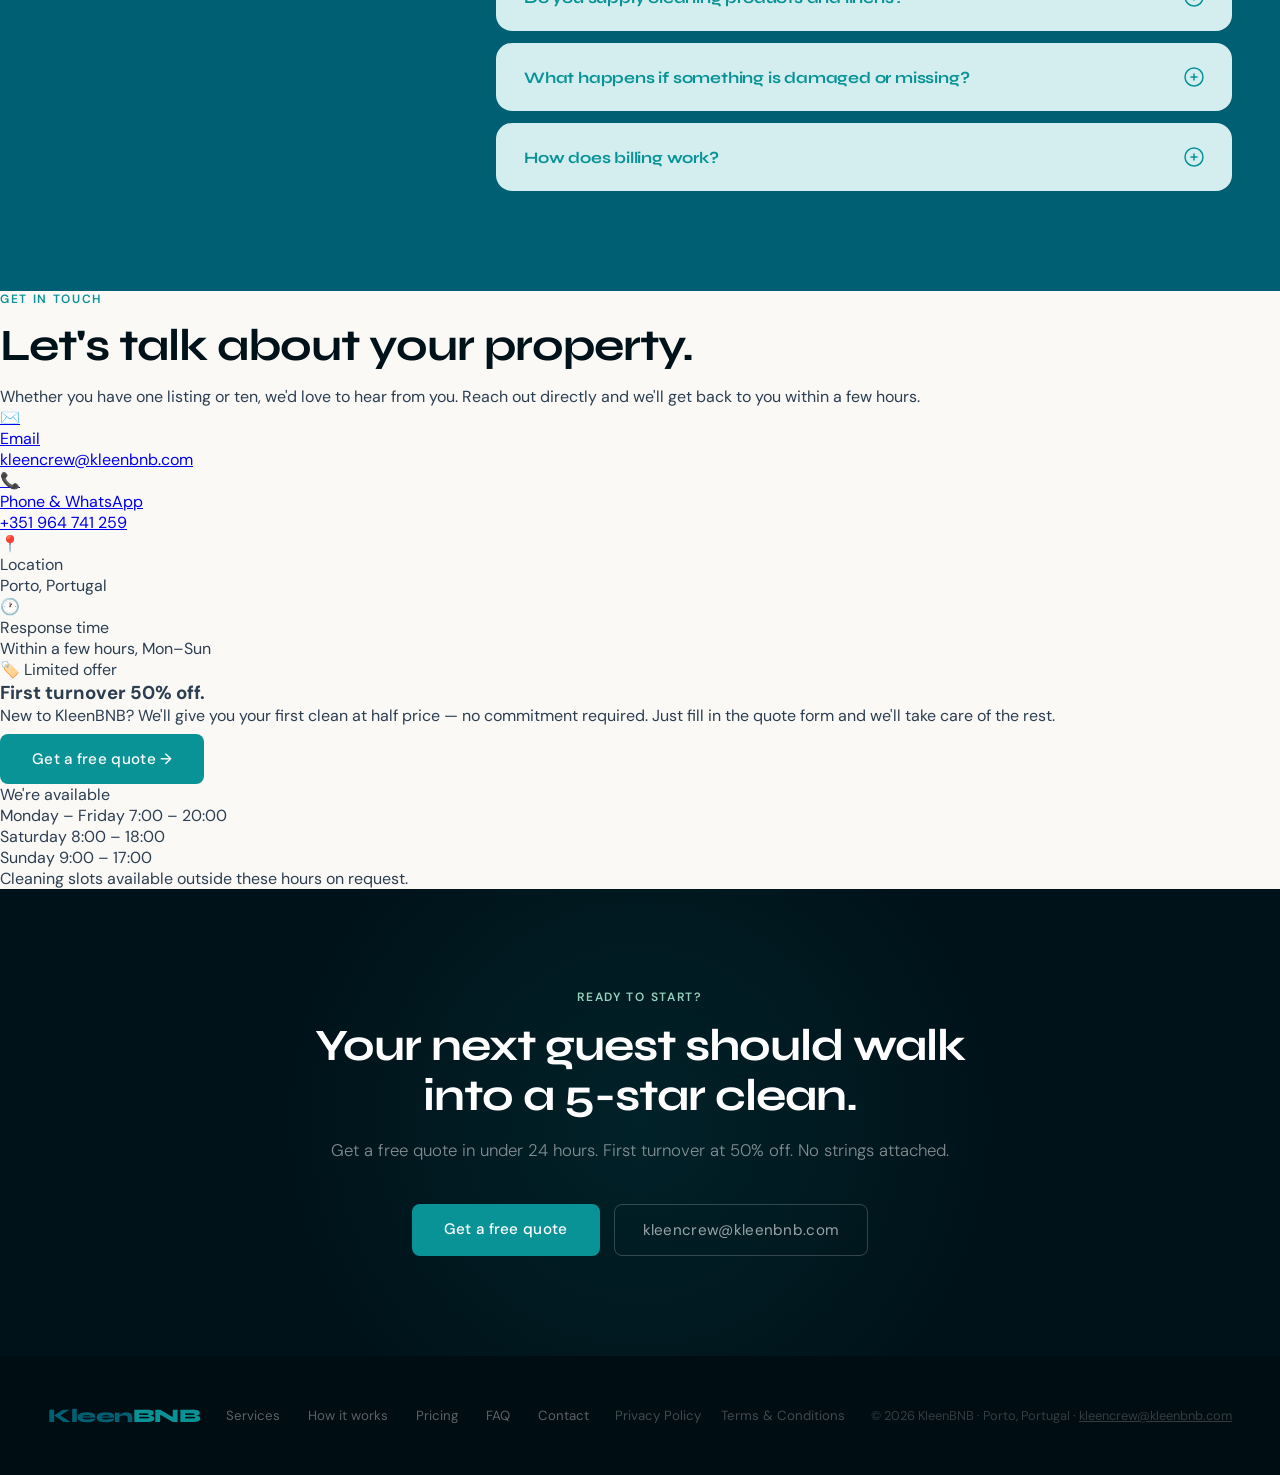
==== commit d8dfe7ba: "Update index.html" ====
--- a/index.html
+++ b/index.html
@@ -19,6 +19,7 @@
     <a href="#how" onclick="closeNav()">How it works</a>
     <a href="#pricing" onclick="closeNav()">Pricing</a>
     <a href="#faq" onclick="closeNav()">FAQ</a>
+    <a href="#contact" onclick="closeNav()">Contact</a>
     <a href="quote.html" class="nav-cta">Get a quote</a>
   </div>
 </nav>
@@ -323,8 +324,78 @@
   </div>
 </div>
 
+<!-- CONTACT -->
+<section class="contact-section" id="contact">
+  <div class="contact-inner">
+    <div class="contact-left">
+      <div class="section-label">Get in touch</div>
+      <h2>Let's talk about your property.</h2>
+      <p>Whether you have one listing or ten, we'd love to hear from you. Reach out directly and we'll get back to you within a few hours.</p>
+
+      <div class="contact-methods">
+        <a href="mailto:kleencrew@kleenbnb.com" class="contact-method">
+          <div class="contact-method-icon">✉️</div>
+          <div class="contact-method-text">
+            <div class="contact-method-label">Email</div>
+            <div class="contact-method-value">kleencrew@kleenbnb.com</div>
+          </div>
+        </a>
+        <a href="tel:+351964741259" class="contact-method">
+          <div class="contact-method-icon">📞</div>
+          <div class="contact-method-text">
+            <div class="contact-method-label">Phone & WhatsApp</div>
+            <div class="contact-method-value">+351 964 741 259</div>
+          </div>
+        </a>
+        <div class="contact-method">
+          <div class="contact-method-icon">📍</div>
+          <div class="contact-method-text">
+            <div class="contact-method-label">Location</div>
+            <div class="contact-method-value">Porto, Portugal</div>
+          </div>
+        </div>
+        <div class="contact-method">
+          <div class="contact-method-icon">🕐</div>
+          <div class="contact-method-text">
+            <div class="contact-method-label">Response time</div>
+            <div class="contact-method-value">Within a few hours, Mon–Sun</div>
+          </div>
+        </div>
+      </div>
+    </div>
+
+    <div class="contact-right">
+      <div class="contact-cta-box">
+        <div class="contact-cta-tag">🏷️ Limited offer</div>
+        <h3>First turnover 50% off.</h3>
+        <p>New to KleenBNB? We'll give you your first clean at half price — no commitment required. Just fill in the quote form and we'll take care of the rest.</p>
+        <a href="quote.html" class="btn-primary" style="display:inline-block;text-decoration:none;margin-top:8px;">Get a free quote →</a>
+      </div>
+
+      <div class="contact-hours">
+        <div class="contact-hours-title">We're available</div>
+        <div class="contact-hours-grid">
+          <div class="hours-row">
+            <span>Monday – Friday</span>
+            <span>7:00 – 20:00</span>
+          </div>
+          <div class="hours-row">
+            <span>Saturday</span>
+            <span>8:00 – 18:00</span>
+          </div>
+          <div class="hours-row">
+            <span>Sunday</span>
+            <span>9:00 – 17:00</span>
+          </div>
+        </div>
+        <p class="hours-note">Cleaning slots available outside these hours on request.</p>
+      </div>
+    </div>
+  </div>
+</section>
+
 <!-- CTA -->
-<section class="cta-section" id="contact">
+<section class="cta-section">
   <div class="cta-inner">
     <div class="section-label" style="color: var(--teal-light); margin-bottom: 16px;">Ready to start?</div>
     <h2>Your next guest should walk into a 5-star clean.</h2>
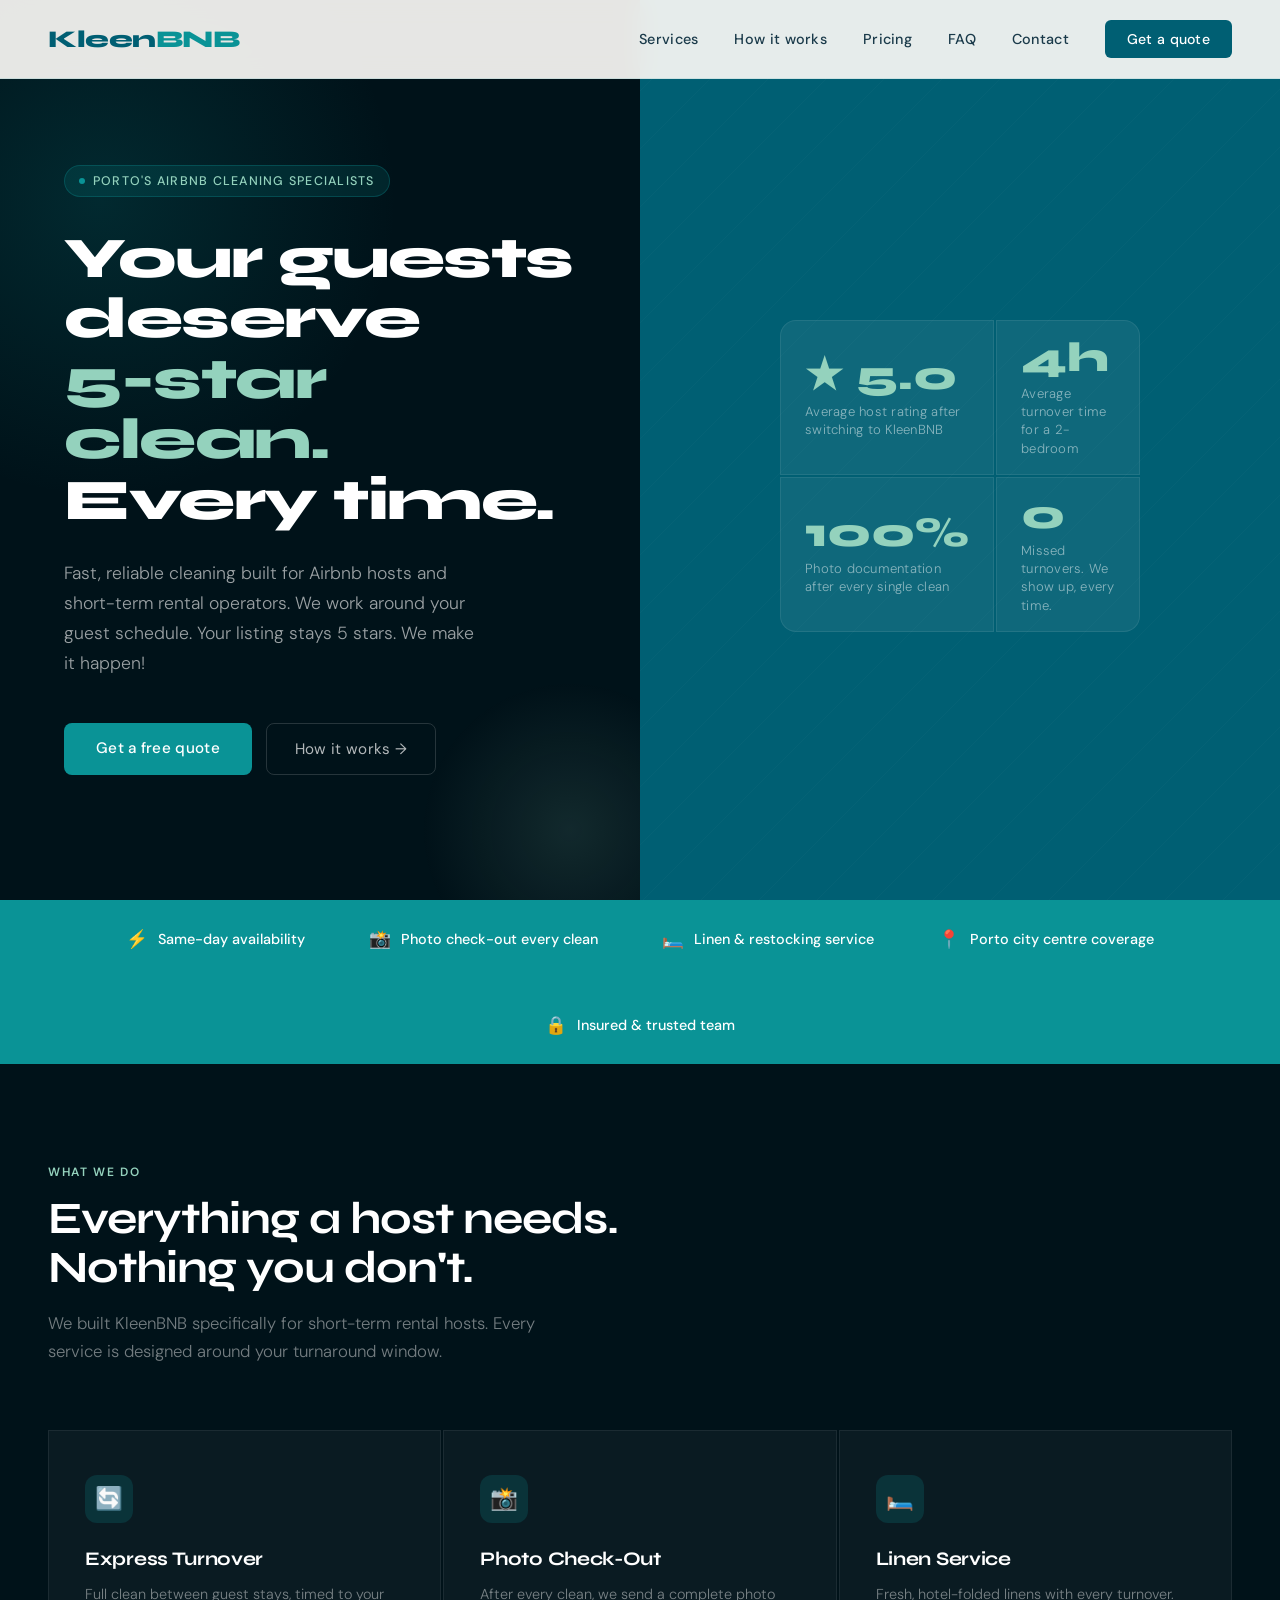
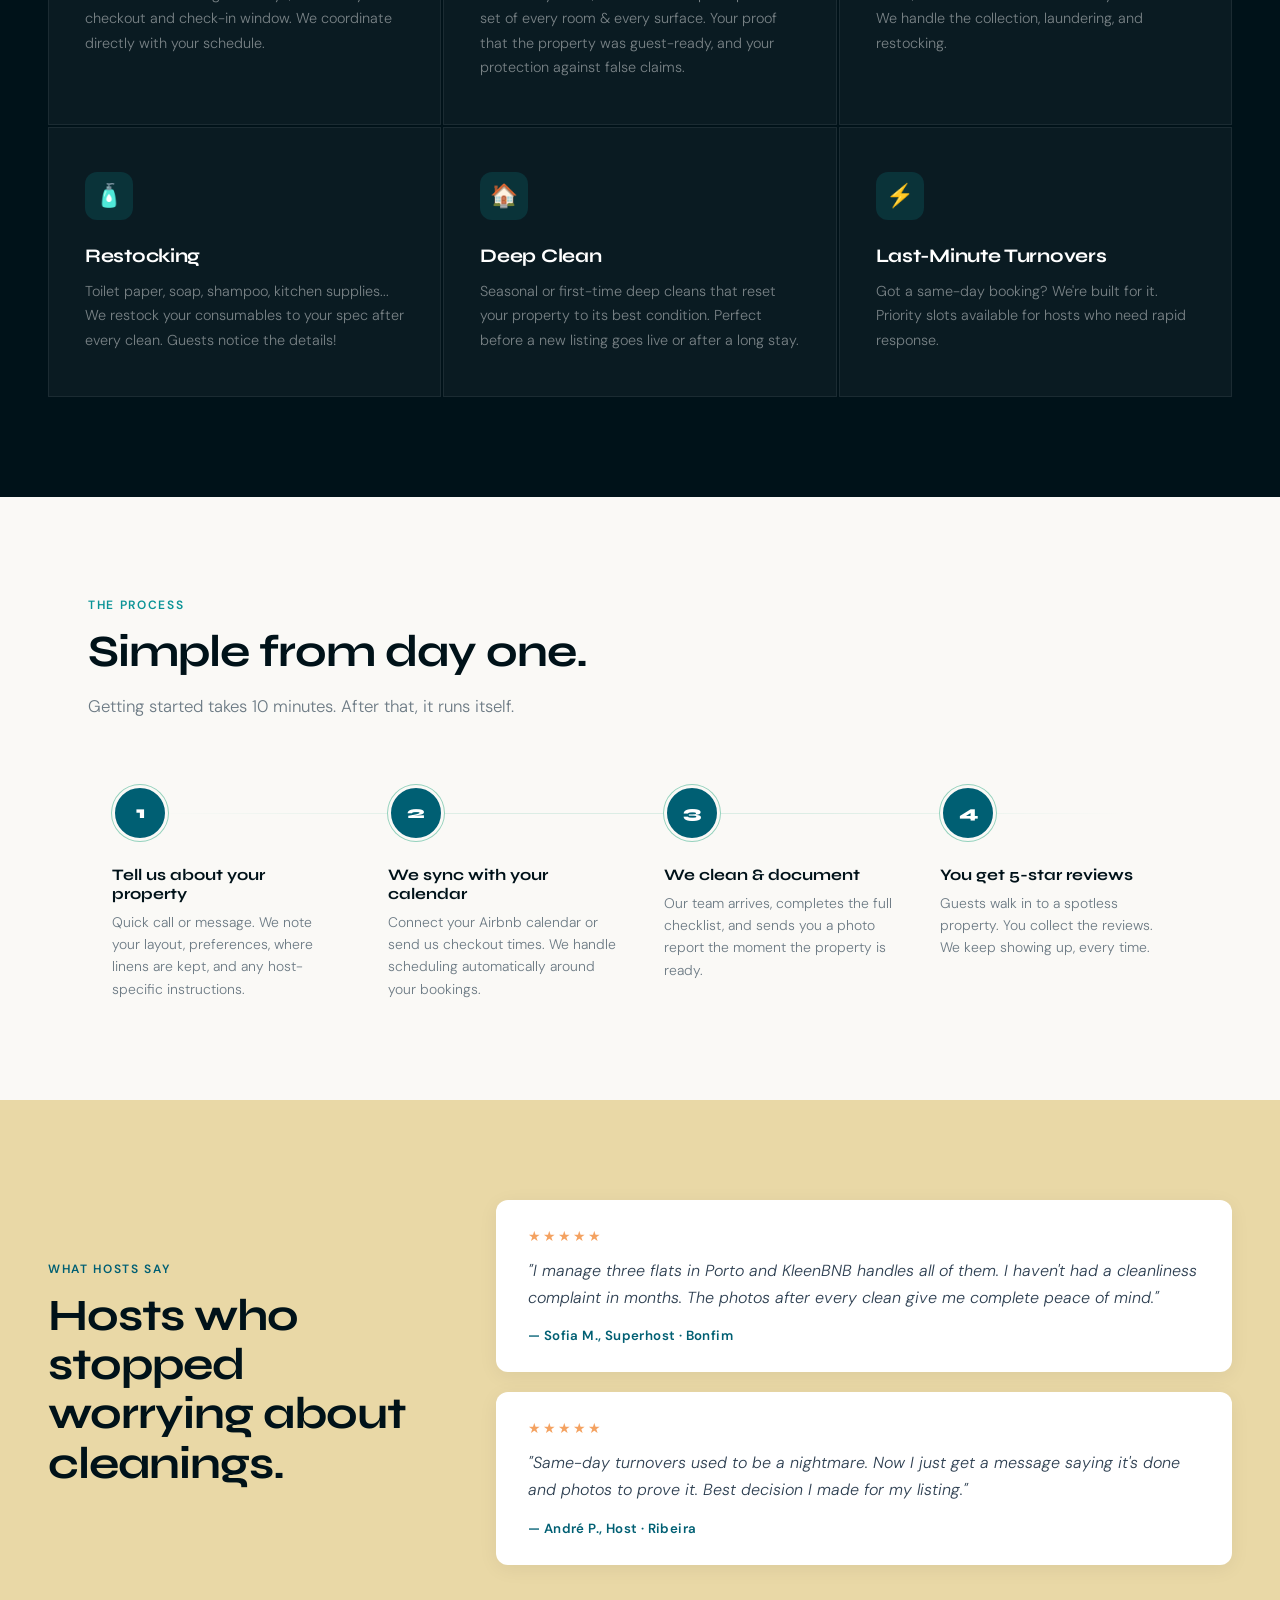
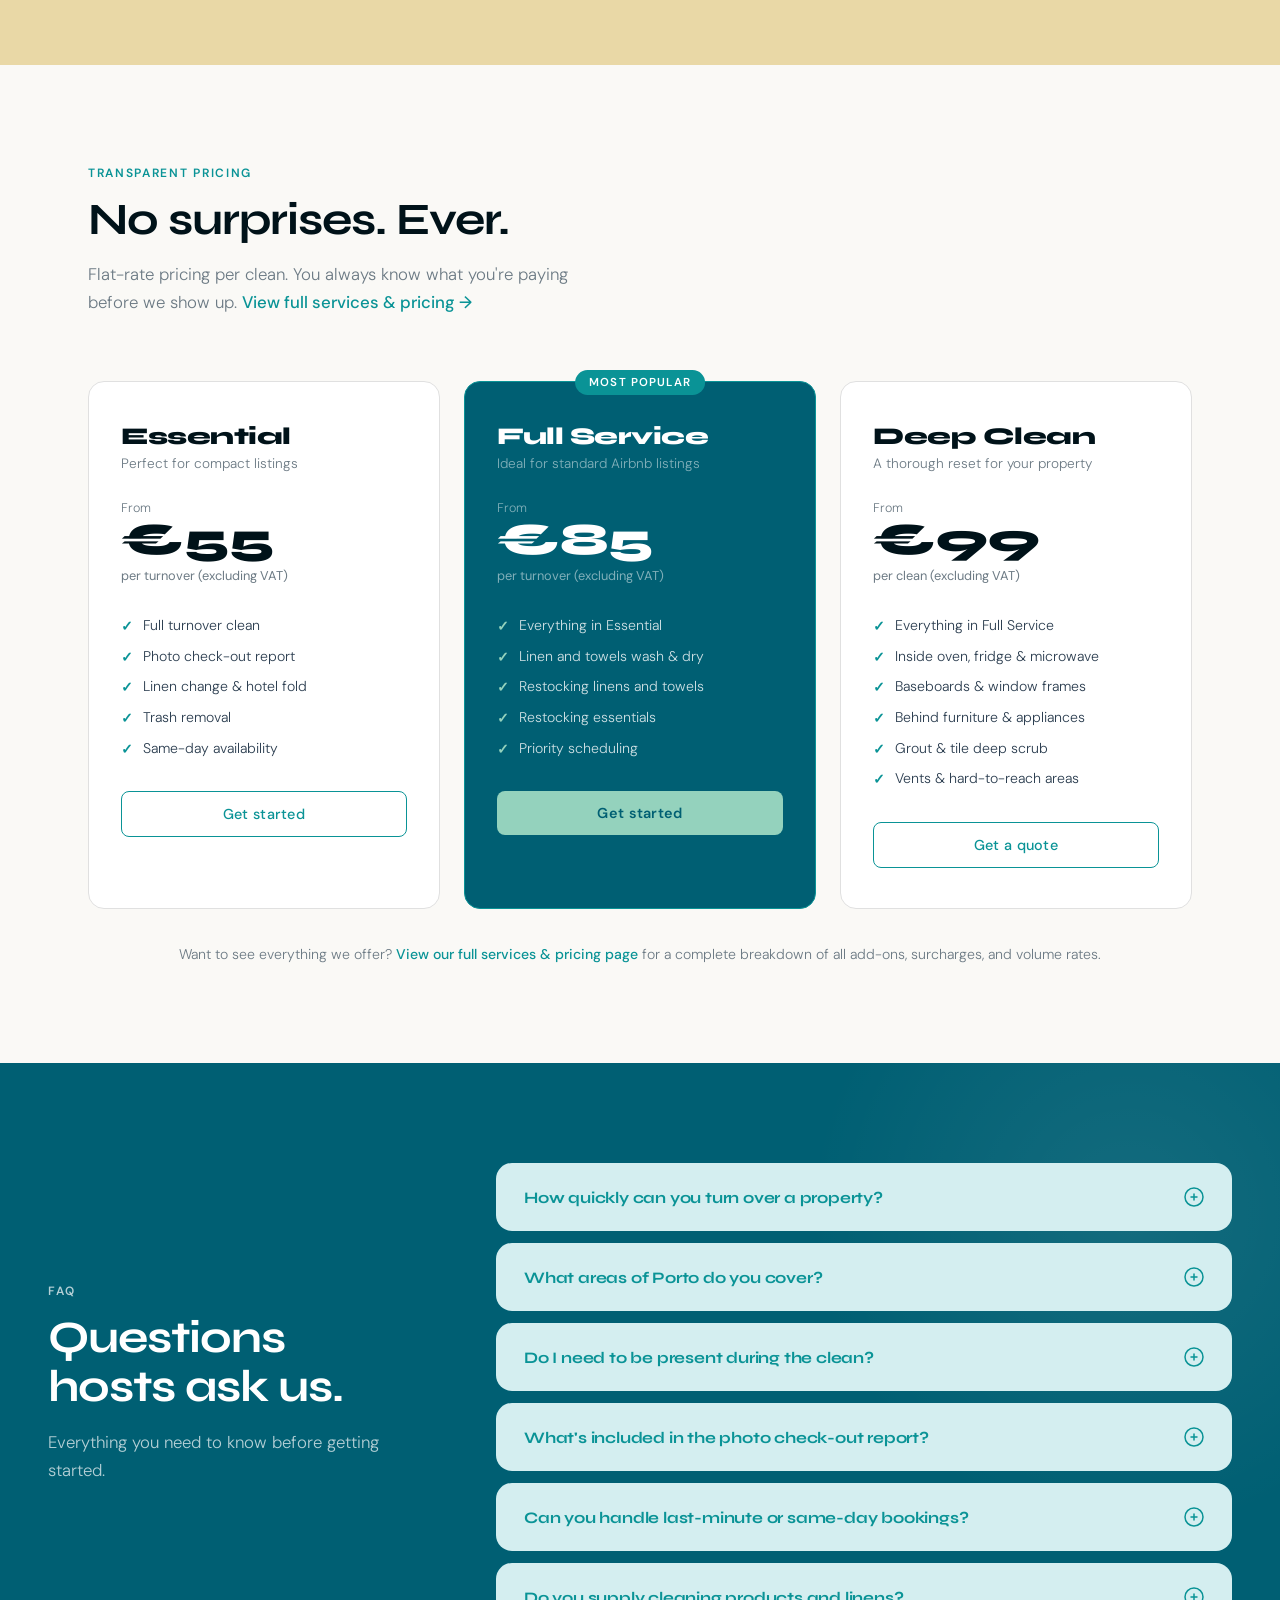
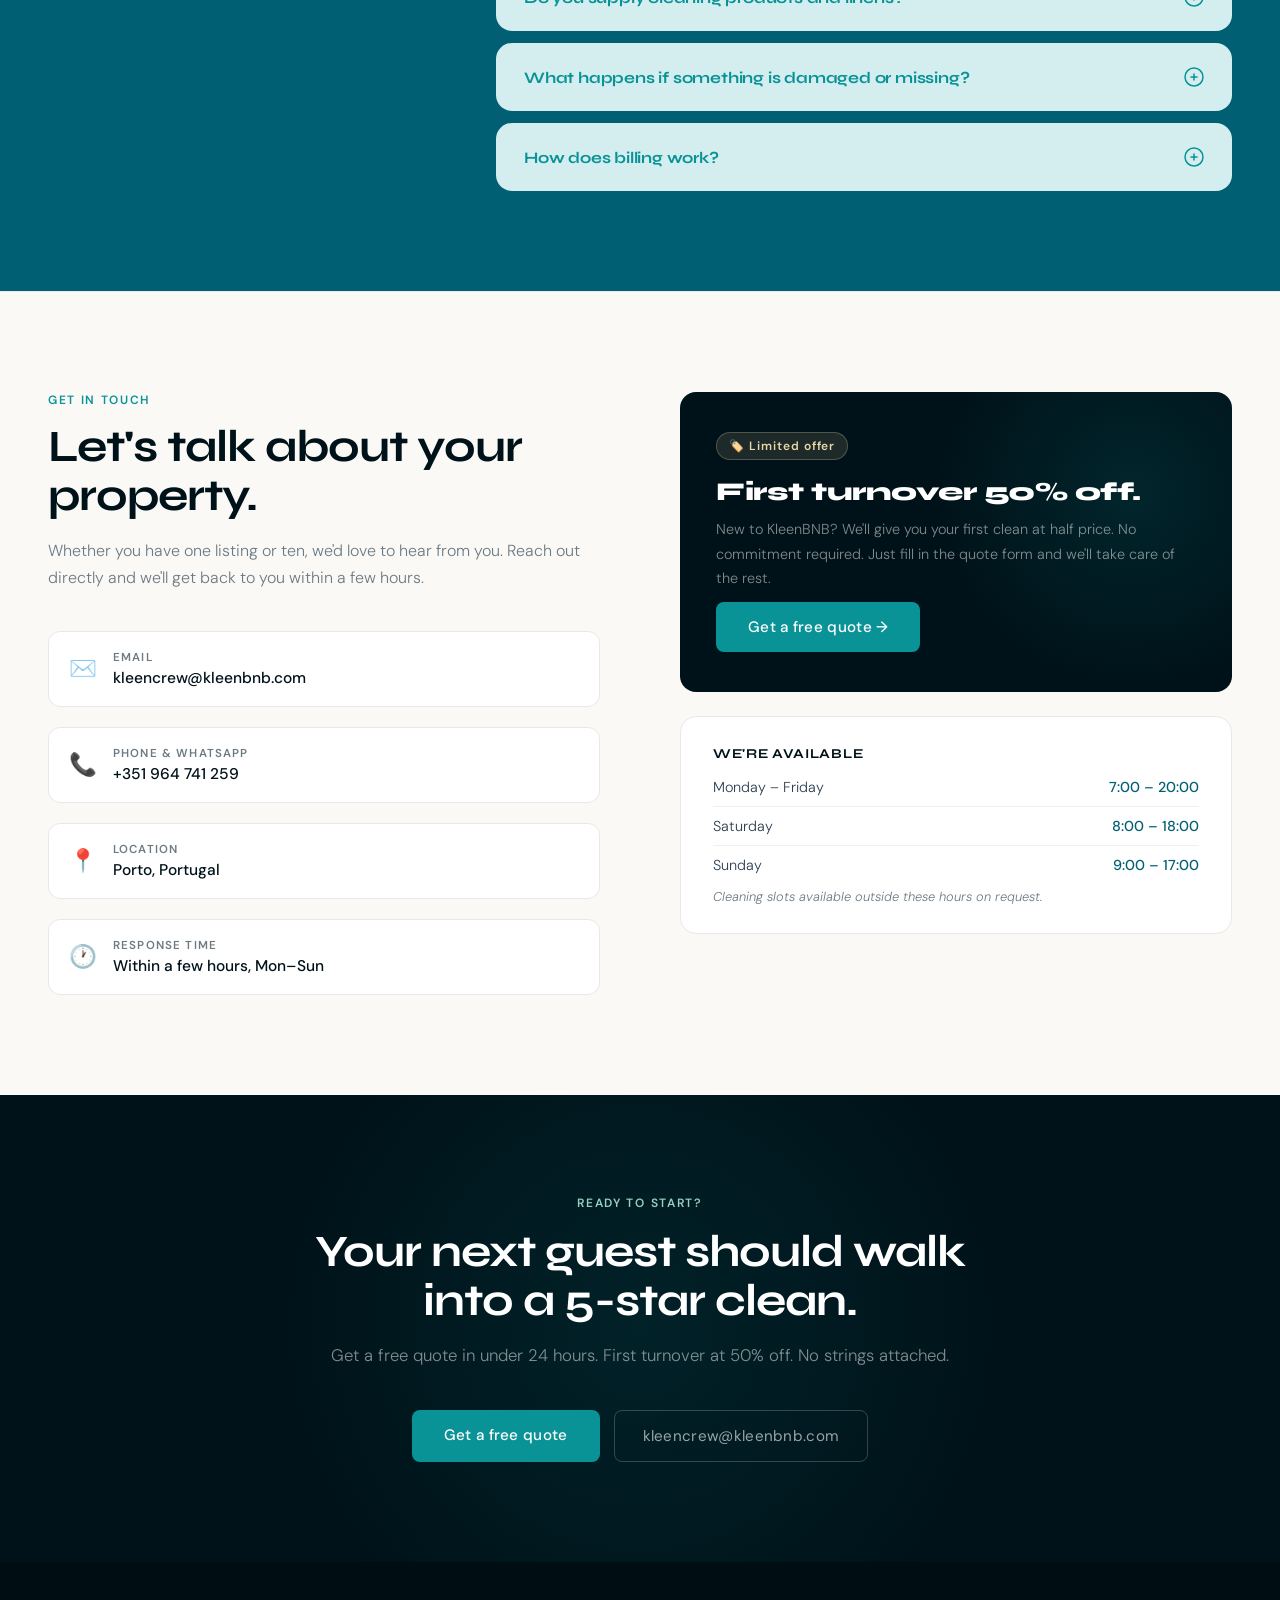
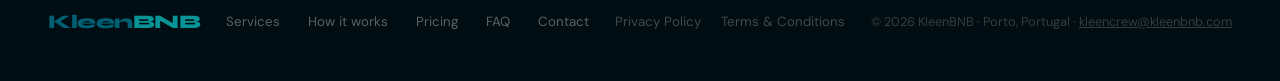
==== commit 5d8a5253: "Update index.html" ====
--- a/index.html
+++ b/index.html
@@ -368,7 +368,7 @@
       <div class="contact-cta-box">
         <div class="contact-cta-tag">🏷️ Limited offer</div>
         <h3>First turnover 50% off.</h3>
-        <p>New to KleenBNB? We'll give you your first clean at half price — no commitment required. Just fill in the quote form and we'll take care of the rest.</p>
+        <p>New to KleenBNB? We'll give you your first clean at half price. No commitment required. Just fill in the quote form and we'll take care of the rest.</p>
         <a href="quote.html" class="btn-primary" style="display:inline-block;text-decoration:none;margin-top:8px;">Get a free quote →</a>
       </div>
 
--- a/style.css
+++ b/style.css
@@ -783,6 +783,175 @@
     line-height: 1.8;
     font-weight: 400;
     padding: 0 28px 24px 28px;
+  }
+
+  /* ── CONTACT ── */
+  .contact-section {
+    background: var(--cream);
+    padding: 100px 48px;
+    border-top: 1px solid #e8e8e8;
+  }
+
+  .contact-inner {
+    max-width: 1200px;
+    margin: 0 auto;
+    display: grid;
+    grid-template-columns: 1fr 1fr;
+    gap: 80px;
+    align-items: start;
+  }
+
+  .contact-left h2 { margin-bottom: 16px; }
+
+  .contact-left > p {
+    font-size: 1rem;
+    color: var(--muted);
+    line-height: 1.7;
+    font-weight: 300;
+    margin-bottom: 40px;
+  }
+
+  .contact-methods {
+    display: flex;
+    flex-direction: column;
+    gap: 20px;
+  }
+
+  .contact-method {
+    display: flex;
+    align-items: center;
+    gap: 16px;
+    text-decoration: none;
+    padding: 18px 20px;
+    border-radius: 12px;
+    border: 1px solid #e8e8e8;
+    background: white;
+    transition: all 0.2s;
+  }
+
+  a.contact-method:hover {
+    border-color: var(--teal);
+    box-shadow: 0 4px 16px rgba(10,147,150,0.1);
+    transform: translateY(-1px);
+  }
+
+  .contact-method-icon { font-size: 1.4rem; flex-shrink: 0; }
+
+  .contact-method-label {
+    font-size: 0.72rem;
+    font-weight: 600;
+    letter-spacing: 0.1em;
+    text-transform: uppercase;
+    color: var(--muted);
+    margin-bottom: 3px;
+  }
+
+  .contact-method-value {
+    font-size: 0.97rem;
+    font-weight: 500;
+    color: var(--dark);
+  }
+
+  .contact-right {
+    display: flex;
+    flex-direction: column;
+    gap: 24px;
+  }
+
+  .contact-cta-box {
+    background: var(--dark);
+    border-radius: 16px;
+    padding: 40px 36px;
+    position: relative;
+    overflow: hidden;
+  }
+
+  .contact-cta-box::before {
+    content: '';
+    position: absolute;
+    width: 400px; height: 400px;
+    border-radius: 50%;
+    background: radial-gradient(circle, rgba(10,147,150,0.15) 0%, transparent 70%);
+    top: -100px; right: -100px;
+    pointer-events: none;
+  }
+
+  .contact-cta-tag {
+    display: inline-block;
+    background: rgba(233,216,166,0.12);
+    border: 1px solid rgba(233,216,166,0.25);
+    color: var(--sand);
+    font-size: 0.75rem;
+    font-weight: 600;
+    letter-spacing: 0.08em;
+    padding: 5px 12px;
+    border-radius: 100px;
+    margin-bottom: 16px;
+  }
+
+  .contact-cta-box h3 {
+    font-family: 'Syne', sans-serif;
+    font-size: 1.6rem;
+    font-weight: 800;
+    color: white;
+    letter-spacing: -0.5px;
+    margin-bottom: 10px;
+    position: relative;
+    z-index: 1;
+  }
+
+  .contact-cta-box p {
+    font-size: 0.9rem;
+    color: rgba(255,255,255,0.5);
+    line-height: 1.7;
+    font-weight: 300;
+    margin-bottom: 4px;
+    position: relative;
+    z-index: 1;
+  }
+
+  .contact-hours {
+    background: white;
+    border: 1px solid #e8e8e8;
+    border-radius: 16px;
+    padding: 28px 32px;
+  }
+
+  .contact-hours-title {
+    font-family: 'Syne', sans-serif;
+    font-size: 0.85rem;
+    font-weight: 700;
+    color: var(--dark);
+    letter-spacing: 0.05em;
+    text-transform: uppercase;
+    margin-bottom: 16px;
+  }
+
+  .contact-hours-grid {
+    display: flex;
+    flex-direction: column;
+    gap: 10px;
+    margin-bottom: 14px;
+  }
+
+  .hours-row {
+    display: flex;
+    justify-content: space-between;
+    font-size: 0.9rem;
+    color: var(--text);
+    font-weight: 300;
+    padding-bottom: 10px;
+    border-bottom: 1px solid #f0f0f0;
+  }
+
+  .hours-row:last-child { border-bottom: none; padding-bottom: 0; }
+  .hours-row span:last-child { font-weight: 500; color: var(--teal-dark); }
+
+  .hours-note {
+    font-size: 0.8rem;
+    color: var(--muted);
+    font-weight: 300;
+    font-style: italic;
   }
 
   /* ── CTA ── */
@@ -975,6 +1144,8 @@
     .faq-header { position: static; }
     .faq-q { padding: 20px 20px; font-size: 0.93rem; }
     .faq-a p { padding: 0 20px 20px 20px; }
+    .contact-section { padding: 72px 24px; }
+    .contact-inner { grid-template-columns: 1fr; gap: 48px; }
 
     /* CTA */
     .cta-section { padding: 72px 24px; }
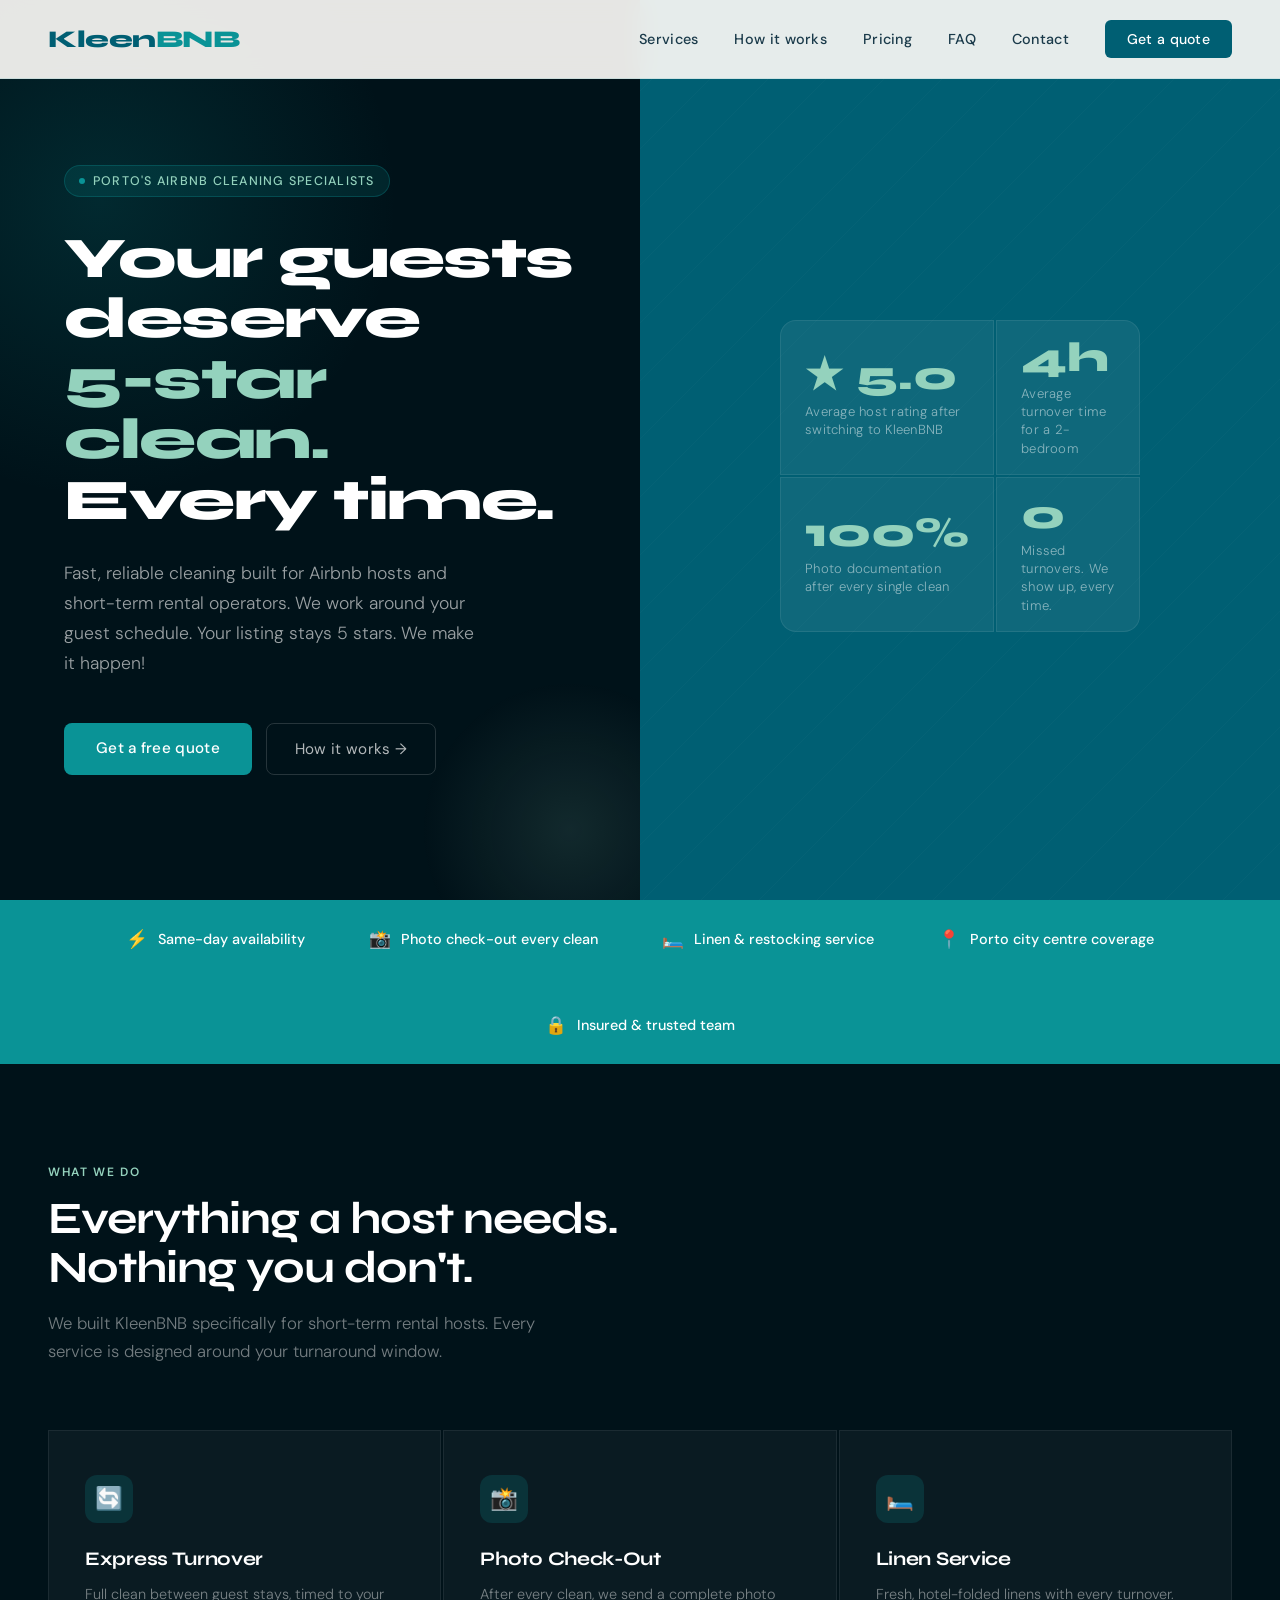
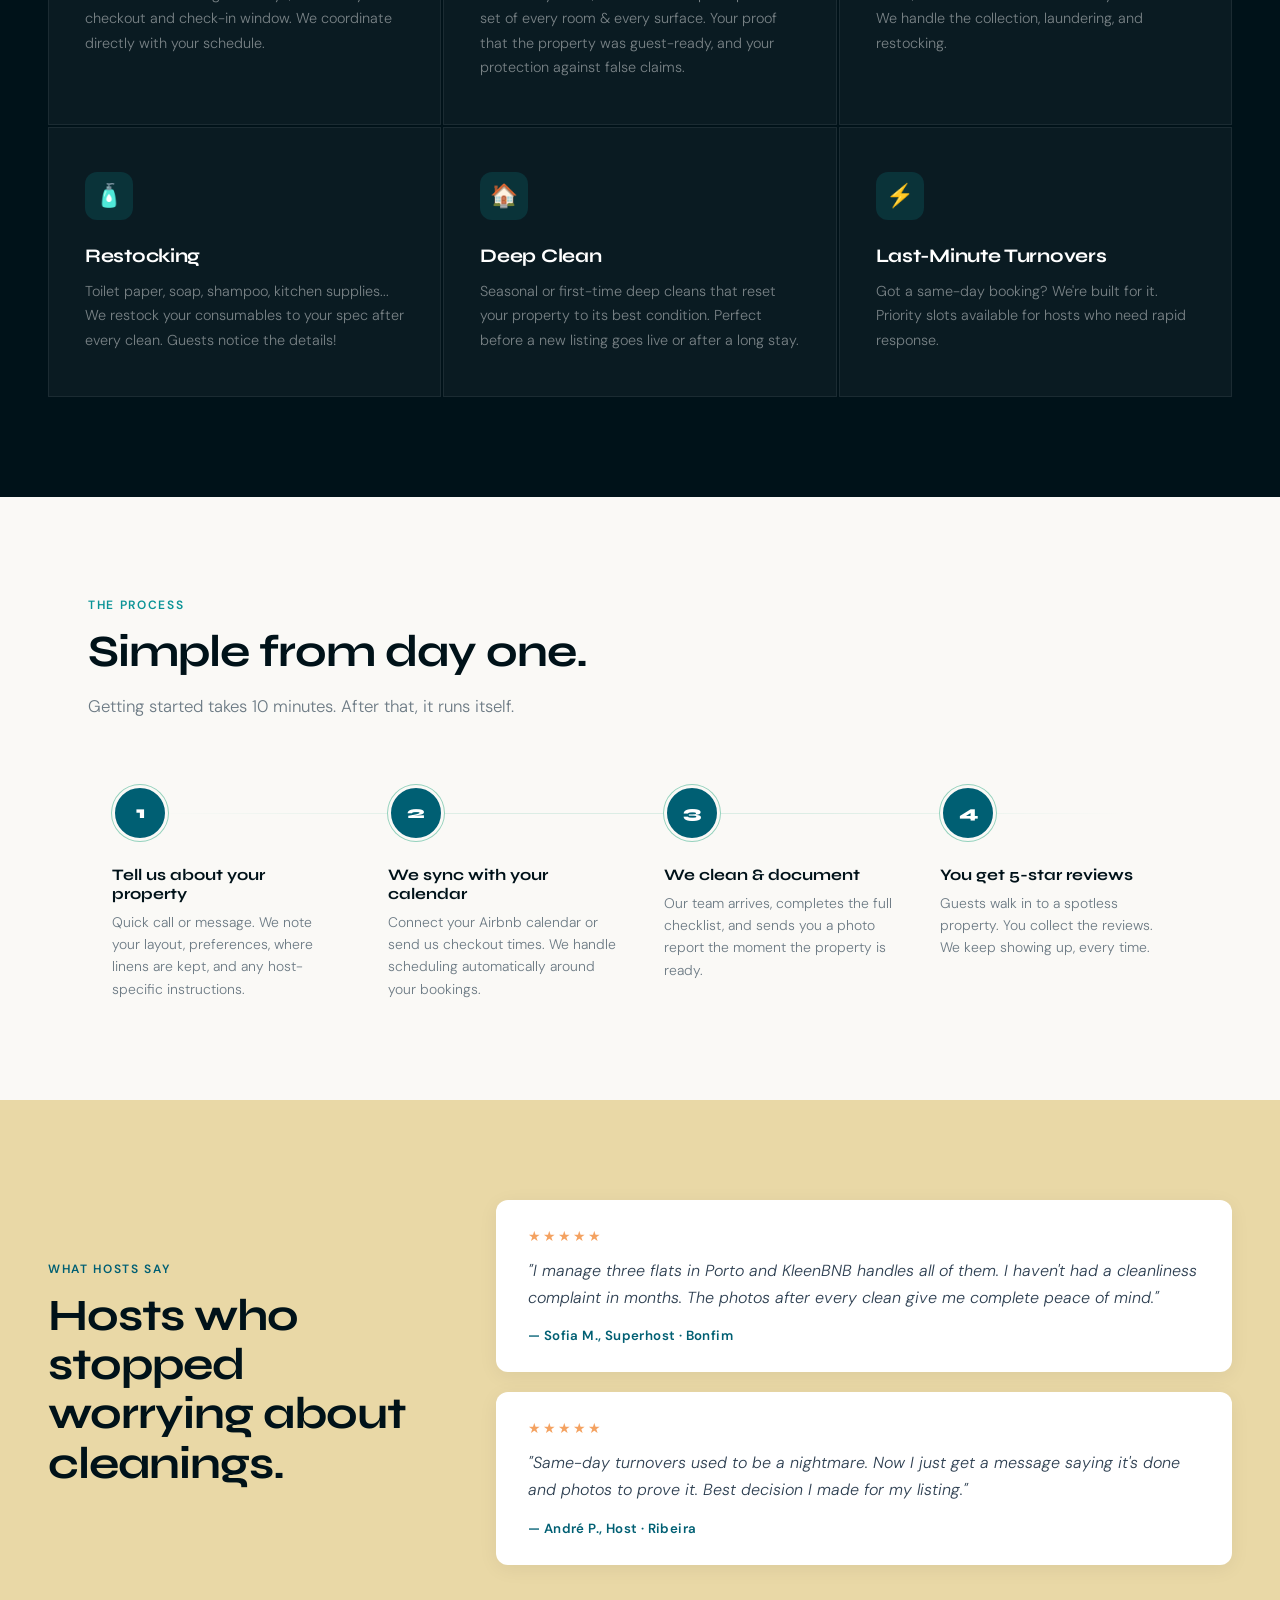
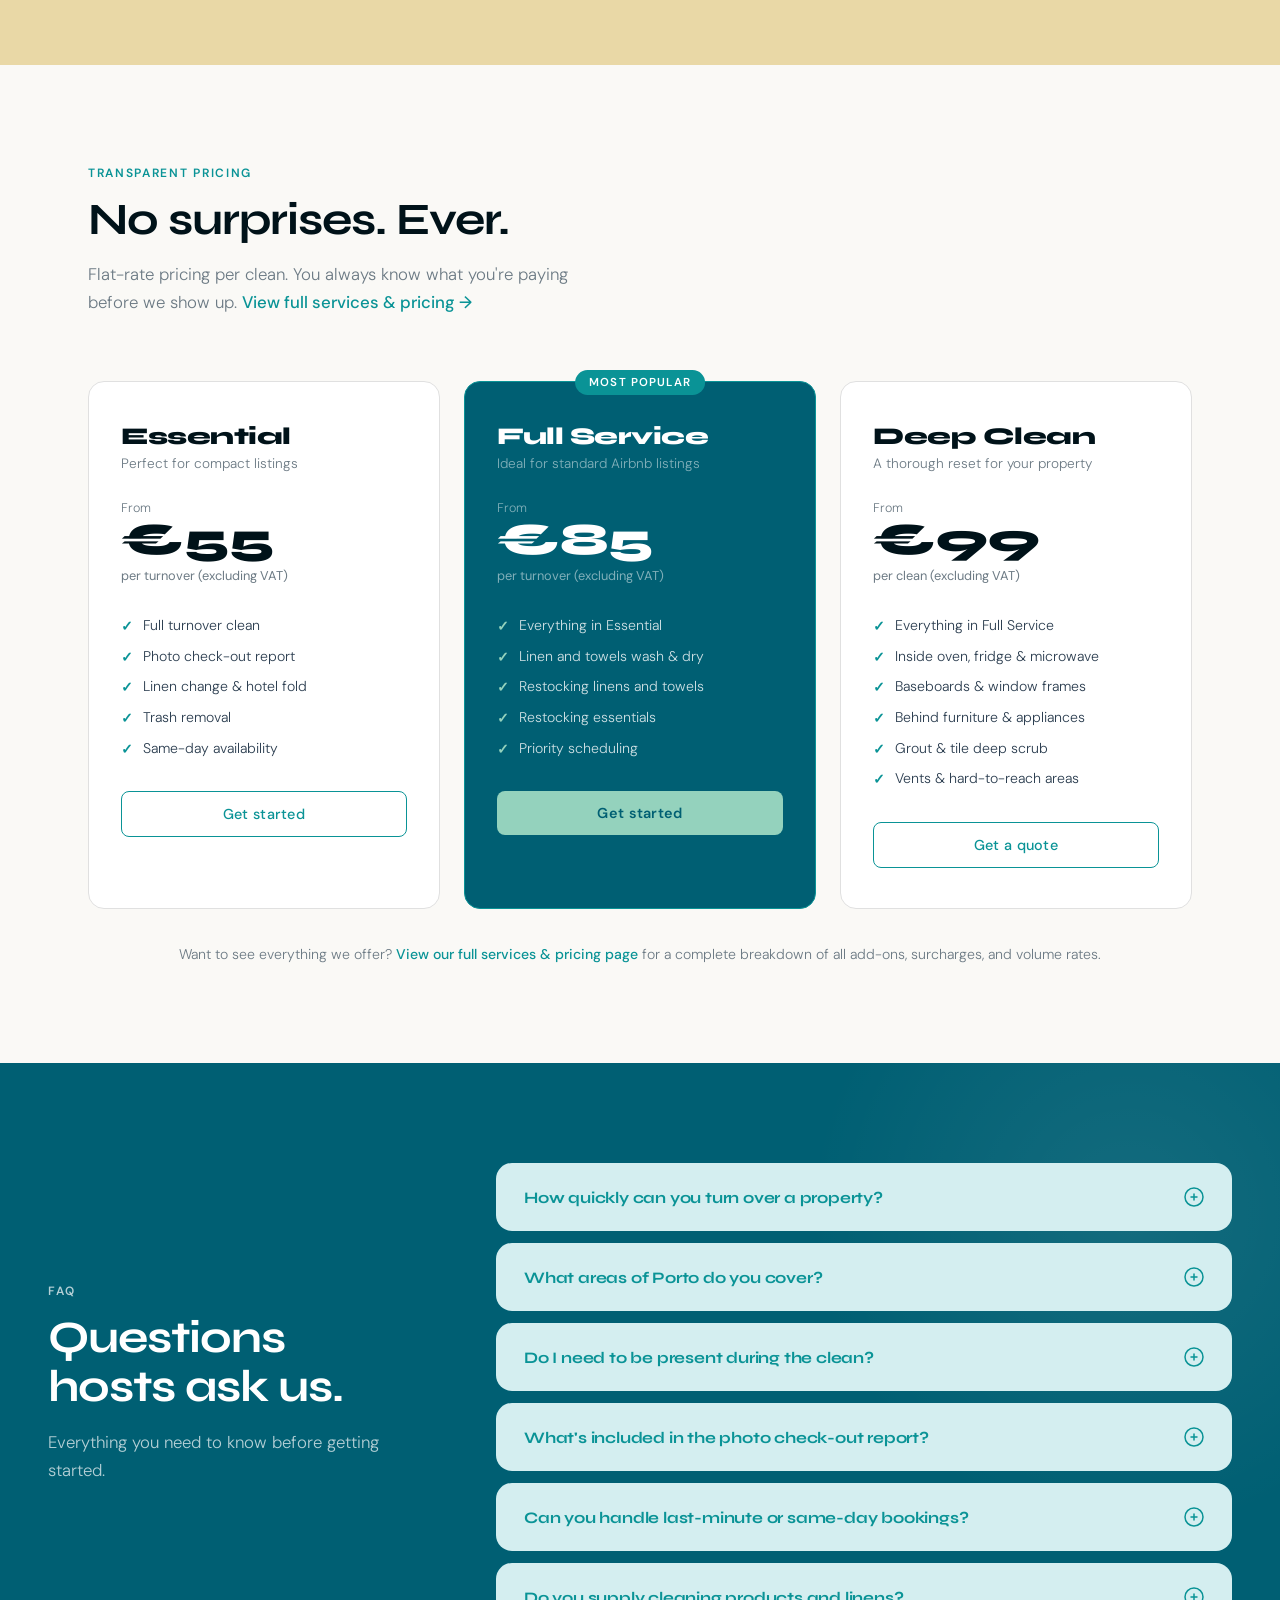
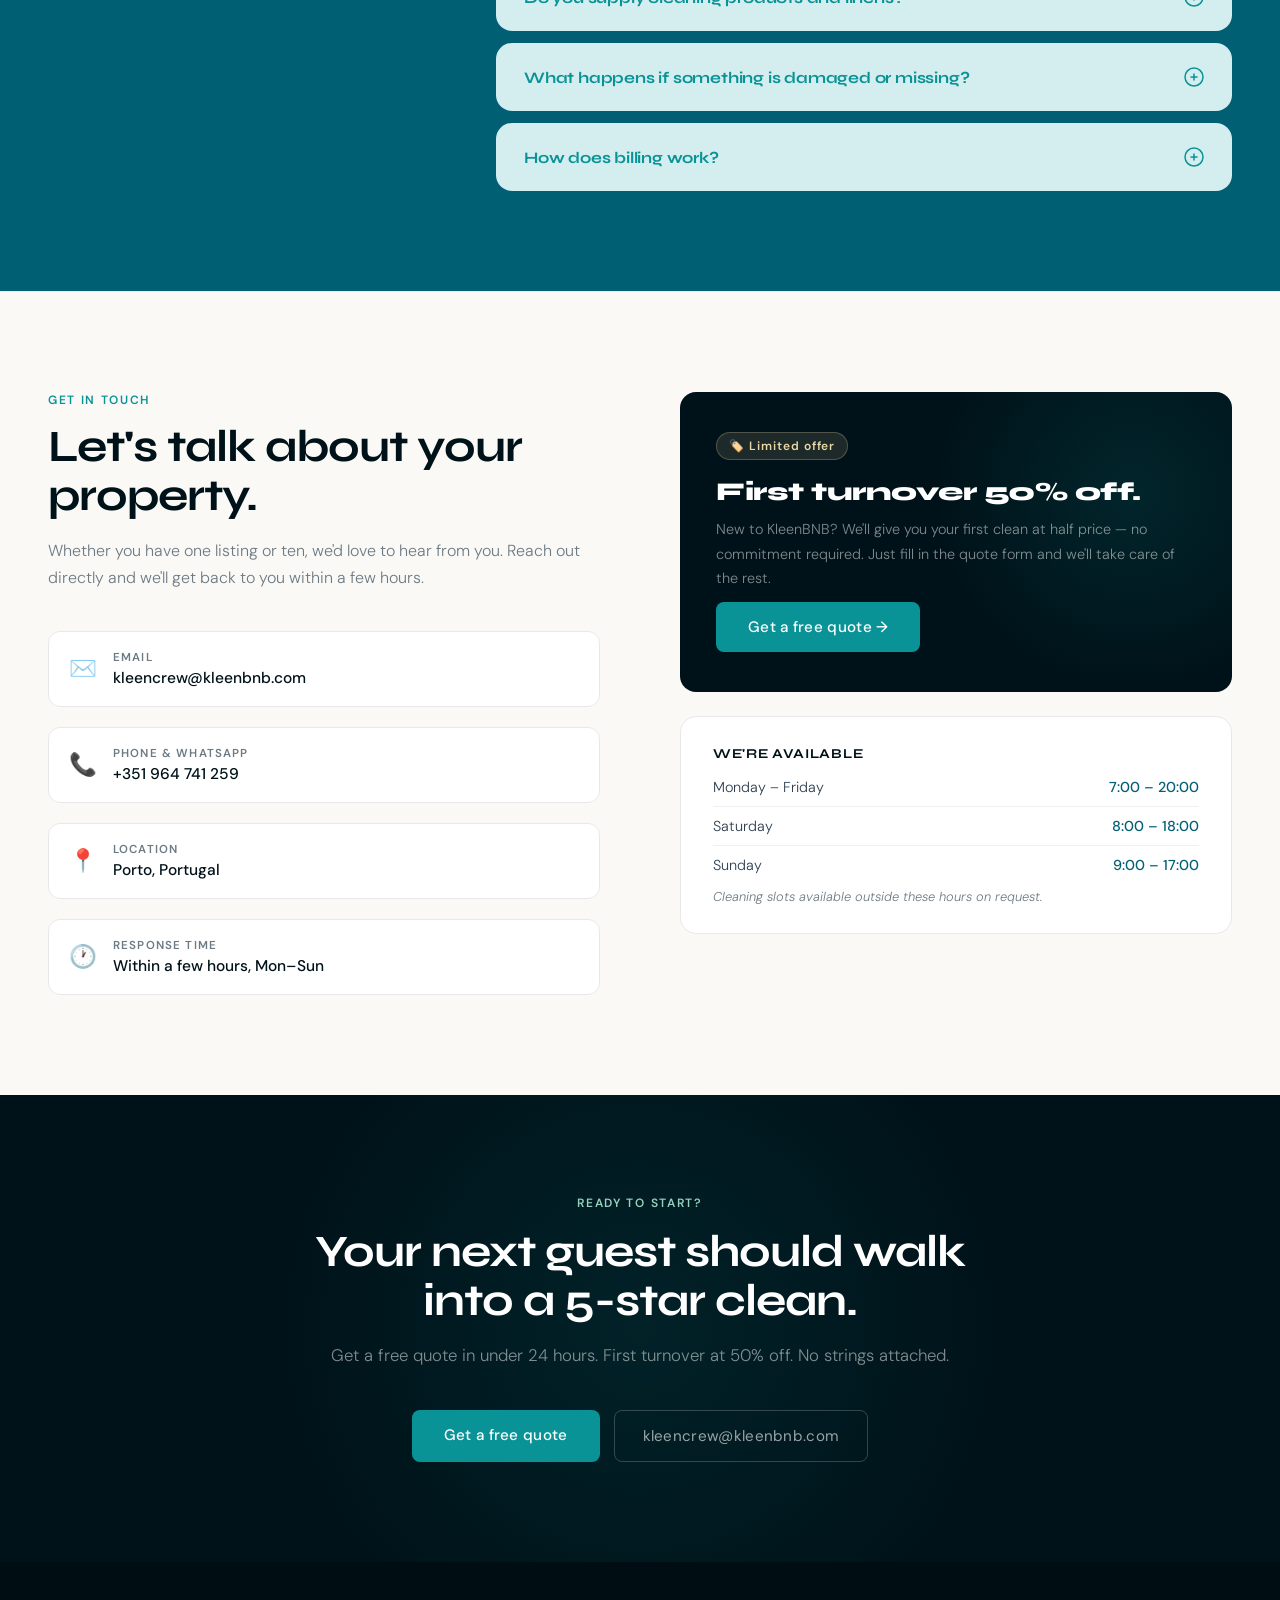
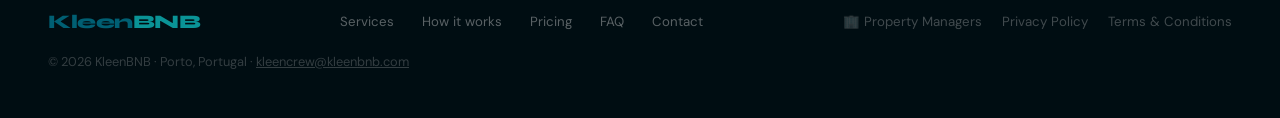
==== commit 6421f334: "Update index.html" ====
--- a/index.html
+++ b/index.html
@@ -368,7 +368,7 @@
       <div class="contact-cta-box">
         <div class="contact-cta-tag">🏷️ Limited offer</div>
         <h3>First turnover 50% off.</h3>
-        <p>New to KleenBNB? We'll give you your first clean at half price. No commitment required. Just fill in the quote form and we'll take care of the rest.</p>
+        <p>New to KleenBNB? We'll give you your first clean at half price — no commitment required. Just fill in the quote form and we'll take care of the rest.</p>
         <a href="quote.html" class="btn-primary" style="display:inline-block;text-decoration:none;margin-top:8px;">Get a free quote →</a>
       </div>
 
@@ -418,6 +418,7 @@
     <a href="#contact">Contact</a>
   </div>
   <div class="footer-legal">
+    <a href="partners.html" class="footer-partners-link">🏢 Property Managers</a>
     <a href="privacy.html">Privacy Policy</a>
     <a href="terms.html">Terms & Conditions</a>
   </div>
